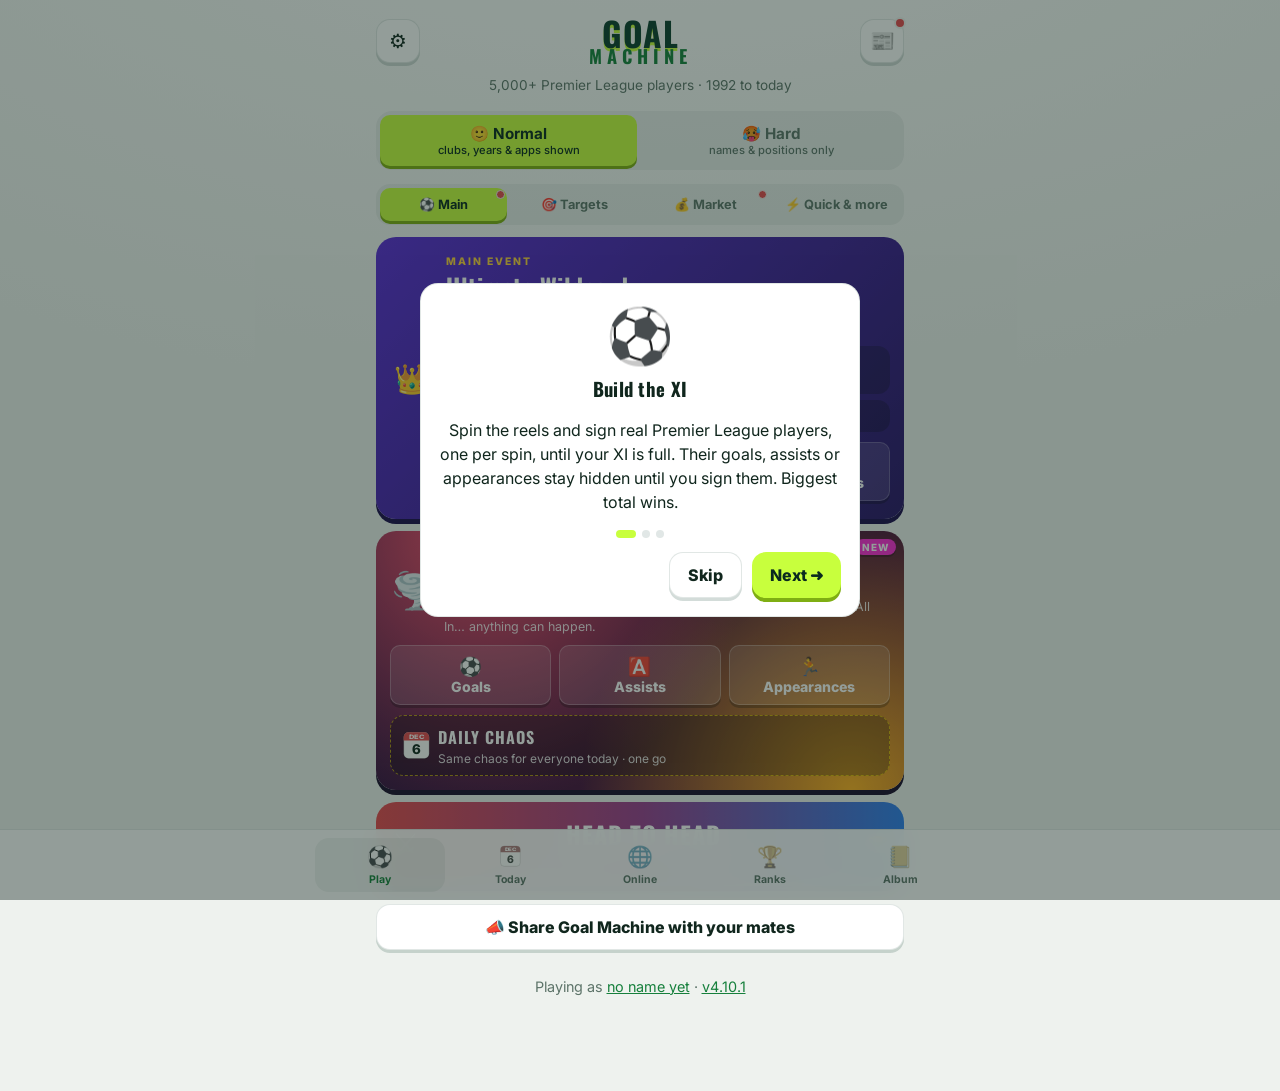
==== goal-machine/index.html @ 478a554f "4.10.1: ask Android players on older builds to update to build 23 (the notification fix) Co-Authored" ====
<!DOCTYPE html>
<html lang="en">
<head>
  <meta charset="utf-8">
  <meta name="viewport" content="width=device-width, initial-scale=1, viewport-fit=cover">
  <title>Goal Machine – Premier League XI game</title>
  <meta name="description" content="Build the biggest-scoring Premier League XI from 2,000+ players. Wildcards, a daily challenge, The Treble, Mystery Target, Club Hopper, club grids and more.">
  <meta name="theme-color" content="#eef2ee">
  <script>
    // apply the saved look before anything paints (see GM.applyTheme)
    (function () {
      var t = 'light';
      try { t = JSON.parse(localStorage.getItem('gm:theme')) || 'light'; } catch (e) { }
      var phone = false;
      try { phone = window.AndroidApp && typeof AndroidApp.nightMode === 'function' ? AndroidApp.nightMode() : window.matchMedia && matchMedia('(prefers-color-scheme: dark)').matches; } catch (e) { }
      var dark = t === 'dark' || t === 'club' || (t === 'auto' && phone);
      if (t === 'club') document.documentElement.className += ' club-theme';
      document.documentElement.setAttribute('data-theme', dark ? 'dark' : 'light');
    })();
  </script>
  <meta property="og:title" content="Goal Machine">
  <meta property="og:description" content="Can you build the biggest-scoring Premier League XI?">
  <link rel="manifest" href="manifest.webmanifest">
  <link rel="icon" href="icons/icon.svg" type="image/svg+xml">
  <link rel="apple-touch-icon" href="icons/icon-192.png">
  <link rel="preconnect" href="https://fonts.googleapis.com">
  <link rel="preconnect" href="https://fonts.gstatic.com" crossorigin>
  <link href="https://fonts.googleapis.com/css2?family=Oswald:wght@500;700&family=Inter:wght@400;600;800&display=swap" rel="stylesheet">
  <link rel="stylesheet" href="style.css?v=27">
</head>
<body>
  <div id="splash" aria-hidden="true">
    <img src="icons/icon.svg" alt="" width="104" height="104">
    <div class="logo">GOAL<span>MACHINE</span></div>
    <div class="splash-bar"><i></i></div>
    <small>by Opportunistic Games</small>
  </div>
  <main id="app"></main>
  <noscript>Goal Machine needs JavaScript.</noscript>
  <script src="data/players.js?v=27"></script>
  <script src="data/photos.js?v=27"></script>
  <script src="data/faces.js?v=27"></script>
  <script src="config.js?v=27"></script>
  <script src="js/core.js?v=27"></script>
  <script src="js/audio.js?v=27"></script>
  <script src="js/daily.js?v=27"></script>
  <script src="js/draft.js?v=27"></script>
  <script src="js/report.js?v=27"></script>
  <script src="js/collection.js?v=27"></script>
  <script src="js/modes.js?v=27"></script>
  <script src="js/h2h.js?v=27"></script>
  <script src="js/online.js?v=27"></script>
  <script src="js/picture.js?v=27"></script>
  <script src="js/market.js?v=27"></script>
  <script src="js/updates.js?v=27"></script>
  <script src="js/app.js?v=27"></script>
</body>
</html>
---- goal-machine/style.css ----
:root {
  /* dark theme (also the fallback) */
  --bg: #07261d; --bg2: #0b3d2e; --panel: #0f4a38; --panel2: #135842; --line: rgba(255,255,255,.12);
  --text: #f2fbf6; --muted: #9dc2b1; --accent: #c8ff3d; --accent2: #ffd23f; --bad: #ff5a5f; --good: #3ddc84;
  --hi: #c8ff3d; --hi2: #ffd23f; --link: #c8ff3d; --input: var(--input); --inset: rgba(0,0,0,.22); --modal: #0b3d2e;
  --bg-grad: #145c44; --edge: rgba(0,0,0,.35); --shadow: 0 10px 30px rgba(0,0,0,.35);
  --logo1: #c8ff3d; --logo2: #ffffff; --logo-shadow: #0a2a1f; --toast-bg: #ffffff; --toast-text: #0a2a1f; --nav: rgba(7,38,29,.92);
  --G: #ffb020; --D: #3aa0ff; --M: #3ddc84; --F: #ff5a8a;
  --r: 18px;
  font-family: Inter, system-ui, -apple-system, Segoe UI, Roboto, sans-serif;
  color-scheme: dark;
}
:root[data-theme="light"] {
  --bg: #eef2ee; --bg2: #ffffff; --panel: #ffffff; --panel2: #f3f7f3; --line: rgba(11,61,46,.12);
  --text: #10261d; --muted: #5d7469; --hi: #16803c; --hi2: #b7791f; --link: #16803c; --input: #ffffff; --inset: rgba(11,61,46,.06); --modal: #ffffff;
  --bg-grad: #ffffff; --edge: rgba(11,61,46,.18); --shadow: 0 10px 30px rgba(11,61,46,.15);
  --logo1: #0b3d2e; --logo2: #16803c; --logo-shadow: #c8ff3d; --toast-bg: #10261d; --toast-text: #ffffff; --nav: rgba(255,255,255,.94);
  color-scheme: light;
}
* { box-sizing: border-box; }
html, body { margin: 0; background: radial-gradient(1200px 600px at 50% -200px, var(--bg-grad), var(--bg)) fixed, var(--bg); color: var(--text); }
body { min-height: 100vh; -webkit-tap-highlight-color: transparent; }
a { color: var(--link); }
#app { max-width: 560px; margin: 0 auto; padding: 12px 16px calc(40px + env(safe-area-inset-bottom)); }
h2, h3, .logo, .counter-num, .result-score, .result-total { font-family: Oswald, Impact, sans-serif; letter-spacing: .5px; }
h3 { margin: .4em 0; }
.muted { color: var(--muted); font-size: .9rem; }
.center { text-align: center; }

/* buttons + inputs */
.btn { appearance: none; border: 0; border-radius: 12px; padding: 12px 18px; font: 700 1rem Inter, sans-serif; background: var(--accent); color: #0a2a1f; cursor: pointer; text-decoration: none; display: inline-flex; align-items: center; justify-content: center; gap: 6px; transition: transform .1s, filter .2s; }
.btn:active { transform: scale(.97); }
.btn:disabled { filter: grayscale(1) brightness(.6); }
.btn.ghost { background: transparent; color: var(--text); border: 1px solid var(--line); }
.btn.small { padding: 7px 12px; font-size: .85rem; }
.btn.big { padding: 16px 22px; font-size: 1.15rem; width: 100%; }
.btn.spin { font-family: Oswald, sans-serif; font-size: 1.6rem; letter-spacing: 2px; background: linear-gradient(180deg, #e6ff8a, var(--accent)); box-shadow: 0 6px 0 #7fae13, 0 10px 30px rgba(200,255,61,.25); }
.btn.spin:active { transform: translateY(4px); box-shadow: 0 2px 0 #7fae13; }
.btn.up { background: var(--good); } .btn.down { background: var(--bad); color: #fff; }
.icon-btn { background: var(--panel); border: 1px solid var(--line); color: var(--text); width: 36px; height: 36px; border-radius: 50%; font-weight: 800; cursor: pointer; }
.input { width: 100%; padding: 12px 14px; border-radius: 12px; border: 1px solid var(--line); background: var(--input); color: var(--text); font: 1rem Inter, sans-serif; }
.input:focus { outline: 2px solid var(--accent); }
.big-input { font-size: 2rem; text-align: center; font-family: Oswald, sans-serif; }
select.input { padding: 10px; }
.row { display: flex; gap: 10px; justify-content: flex-end; margin-top: 14px; }
.actions { margin: 16px 0; display: flex; justify-content: center; gap: 10px; }
.actions.col { flex-direction: column; }
.actions.row2 > * { flex: 1; }

/* top bar */
.topbar { display: grid; grid-template-columns: 40px 1fr 40px; align-items: center; margin-bottom: 8px; }
.topbar h2 { margin: 0; text-align: center; font-size: 1.3rem; }
.back { font-size: 2rem; text-decoration: none; color: var(--text); line-height: 1; }
.banner { background: rgba(255,210,63,.12); border: 1px solid rgba(255,210,63,.4); border-radius: 12px; padding: 10px 12px; margin: 8px 0; text-align: center; }

/* home */
.hero { text-align: center; padding: 24px 0 8px; }
.logo { font-size: 3.2rem; line-height: .9; font-weight: 700; color: var(--logo1); text-shadow: 0 4px 0 var(--logo-shadow); }
.logo span { display: block; color: var(--logo2); text-shadow: none; font-size: 2.1rem; letter-spacing: 6px; }
.hero p { color: var(--muted); margin: 10px 0; }
.section-title { font-size: 1rem; color: var(--muted); text-transform: uppercase; letter-spacing: 1px; margin: 22px 0 8px; font-family: Inter, sans-serif; font-weight: 800; }
.cards { display: grid; gap: 10px; }
section + section { margin-top: 10px; }
.mode-card { display: flex; align-items: center; gap: 12px; padding: 14px; border-radius: var(--r); background: var(--panel); border: 1px solid var(--line); color: var(--text); text-decoration: none; transition: transform .12s, background .2s; }
.mode-card:hover { background: var(--panel2); }
.mode-card:active { transform: scale(.98); }
.mode-card.featured { background: linear-gradient(135deg, #1d7a57, #0f4a38); border-color: rgba(200,255,61,.5); padding: 18px 14px; }
.mode-card.done { opacity: .75; }
.mode-icon { font-size: 1.8rem; width: 44px; text-align: center; }
.mode-text { flex: 1; display: flex; flex-direction: column; }
.mode-text small { color: var(--muted); }
.pb { font: 700 .8rem Oswald, sans-serif; color: var(--hi2); }
footer { margin-top: 24px; }

/* counter */
.counter { background: var(--panel); border-radius: var(--r); padding: 10px 14px; border: 1px solid var(--line); }
.counter-num { display: flex; align-items: baseline; gap: 6px; justify-content: center; }
.counter-num b { font-size: 2.6rem; color: var(--hi); transition: color .3s; }
.counter-num span { color: var(--muted); font-size: 1.2rem; }
.counter.over .counter-num b { color: var(--bad); }
.bar { height: 8px; background: var(--input); border-radius: 4px; overflow: hidden; margin: 4px 0; }
.bar i { display: block; height: 100%; background: linear-gradient(90deg, var(--accent), var(--accent2)); transition: width .6s cubic-bezier(.2,.8,.2,1); }
.counter.over .bar i { background: var(--bad); }
.counter-sub { text-align: center; font-size: .85rem; color: var(--muted); }

/* pitch */
.pitch { position: relative; margin: 10px 0; padding: 10px 4px; border-radius: var(--r); background: repeating-linear-gradient(180deg, #1c7a4a 0 34px, #1a7045 34px 68px); border: 2px solid rgba(255,255,255,.35); overflow: hidden; }
.pitch-lines { position: absolute; inset: 0; pointer-events: none; background:
  radial-gradient(circle at 50% 0, transparent 44px, rgba(255,255,255,.35) 45px, transparent 47px),
  linear-gradient(90deg, transparent calc(50% - 60px), rgba(255,255,255,.3) calc(50% - 60px), rgba(255,255,255,.3) calc(50% - 58px), transparent calc(50% - 58px), transparent calc(50% + 58px), rgba(255,255,255,.3) calc(50% + 58px), rgba(255,255,255,.3) calc(50% + 60px), transparent calc(50% + 60px)) bottom / 100% 44px no-repeat; }
.pitch-row { display: flex; justify-content: space-evenly; margin: 6px 0; position: relative; }
.slot { position: relative; flex: 0 1 76px; min-width: 0; width: 76px; min-height: 66px; display: flex; flex-direction: column; align-items: center; justify-content: center; gap: 2px; border-radius: 12px; font-size: .72rem; text-align: center; }
.slot.empty { border: 2px dashed rgba(255,255,255,.35); background: rgba(0,0,0,.12); }
.slot.filled { background: rgba(0,0,0,.28); }
.slot.fresh { animation: pop .5s; }
.slot-name { font-weight: 700; max-width: 74px; overflow: hidden; text-overflow: ellipsis; white-space: nowrap; }
.slot-goals { background: var(--accent); color: #0a2a1f; font-weight: 800; border-radius: 8px; padding: 0 6px; font-size: .78rem; }
.slot-goals i { font-style: normal; margin-left: 2px; }
.pitch.subbing .slot.filled { cursor: pointer; outline: 2px solid var(--bad); animation: wobble .8s infinite; }
@keyframes pop { 0% { transform: scale(.4); } 70% { transform: scale(1.15); } 100% { transform: scale(1); } }
@keyframes wobble { 0%,100% { transform: rotate(-2deg); } 50% { transform: rotate(2deg); } }

.pos { display: inline-block; font: 800 .68rem Inter, sans-serif; padding: 2px 6px; border-radius: 6px; color: #07261d; }
.pos-G { background: var(--G); } .pos-D { background: var(--D); } .pos-M { background: var(--M); } .pos-F { background: var(--F); }

.avatar { position: relative; display: inline-flex; align-items: center; justify-content: center; width: 34px; height: 34px; border-radius: 50%; background: var(--cb); color: var(--cf); font-weight: 800; font-size: .72rem; overflow: hidden; flex-shrink: 0; border: 2px solid rgba(255,255,255,.6); }
.avatar img { position: absolute; inset: 0; width: 100%; height: 130%; object-fit: cover; object-position: top; background: var(--cb); }
.avatar.lg { width: 64px; height: 64px; font-size: 1.2rem; }
.chip { display: inline-block; background: var(--cb); color: var(--cf); border-radius: 6px; padding: 2px 6px; font: 800 .66rem Inter, sans-serif; letter-spacing: .3px; border: 1px solid rgba(255,255,255,.25); }
.chips { display: flex; flex-wrap: wrap; gap: 3px; justify-content: center; }

/* wildcards */
.inv { display: flex; align-items: center; flex-wrap: wrap; gap: 6px; background: var(--inset); border-radius: 12px; padding: 8px; }
.inv-label { font-weight: 800; font-size: .75rem; text-transform: uppercase; color: var(--muted); margin-right: 4px; }
.wild-btn { display: flex; flex-direction: column; align-items: center; background: linear-gradient(135deg, #6b3cff, #b33cff); color: #fff; border: 0; border-radius: 10px; padding: 6px 10px; font-size: 1.1rem; cursor: pointer; }
.wild-btn small { font-size: .62rem; font-weight: 700; }
.wild-btn.active { outline: 3px solid var(--accent2); }

/* reels */
.reels { display: grid; grid-template-columns: repeat(3, 1fr); gap: 8px; margin-top: 12px; }
.reel { position: relative; min-height: 220px; background: linear-gradient(180deg, #fdfdf7, #e8eee6); color: #10261d; border-radius: 14px; border: 3px solid #0a2a1f; box-shadow: inset 0 0 0 2px rgba(255,255,255,.8), 0 6px 0 #04150f; padding: 10px 6px; display: flex; flex-direction: column; align-items: center; gap: 5px; text-align: center; font: inherit; cursor: pointer; transition: transform .15s, opacity .3s; overflow: hidden; }
.reel.idle { cursor: default; justify-content: center; opacity: .6; }
.reel-q { font: 700 3rem Oswald, sans-serif; color: #9bb; }
.reel.spinning { justify-content: center; }
.reel-spin { font: 700 .9rem Oswald, sans-serif; filter: blur(1px); animation: jiggle .12s infinite; }
@keyframes jiggle { 0% { transform: translateY(-6px); } 100% { transform: translateY(6px); } }
.reel.landed { animation: land .35s; }
@keyframes land { 0% { transform: translateY(-14px); } 60% { transform: translateY(4px); } 100% { transform: none; } }
.reel:not(.idle):not(.spinning):hover { transform: translateY(-3px); }
.reel.selected { border-color: var(--accent); box-shadow: 0 0 0 3px var(--accent), 0 6px 0 #04150f; }
.reel.dim { opacity: .55; }
.reel-name { font: 700 1rem/1.1 Oswald, sans-serif; }
.reel-meta { font-size: .7rem; display: flex; gap: 4px; align-items: center; flex-wrap: wrap; justify-content: center; }
.reel .chips { margin-top: auto; }
.reel-goals { margin-top: 4px; background: #0a2a1f; color: #fff; border-radius: 8px; padding: 4px 8px; width: 100%; display: flex; flex-direction: column; font-size: .75rem; }
.reel-goals b { font: 700 1.3rem Oswald, sans-serif; color: var(--hi); }
.reel-goals.show b { animation: pop .4s; }
.reel-goals small { color: var(--muted); font-size: .65rem; }
.mate { position: absolute; top: 0; left: 0; right: 0; background: var(--accent2); color: #3a2a00; font-size: .6rem; font-weight: 800; padding: 3px 2px; white-space: nowrap; overflow: hidden; text-overflow: ellipsis; }
.mate + .avatar { margin-top: 12px; }
.reel.is-wild { background: linear-gradient(160deg, #6b3cff, #b33cff 60%, #ff3cac); color: #fff; }
.wild-card { display: flex; flex-direction: column; align-items: center; gap: 6px; height: 100%; justify-content: center; }
.wild-icon { font-size: 2.4rem; }
.wild-name { font: 700 1.05rem Oswald, sans-serif; }
.wild-desc { font-size: .7rem; opacity: .9; }
.tag { font-size: .6rem; font-weight: 800; letter-spacing: 2px; background: rgba(0,0,0,.25); padding: 2px 6px; border-radius: 6px; }
.hint { color: var(--muted); text-align: center; }

/* results */
.result { text-align: center; background: var(--panel); border-radius: var(--r); padding: 16px; border: 1px solid var(--line); margin: 10px 0; }
.result-total { font-size: 3.4rem; color: var(--hi); line-height: 1; }
.result-total.bull { color: var(--hi2); text-shadow: 0 0 30px rgba(255,210,63,.6); }
.result-total small, .result-score small { display: block; font: 600 .85rem Inter, sans-serif; color: var(--muted); }
.result-score { font-size: 2.4rem; margin-top: 8px; }
.breakdown { margin: 10px auto; border-collapse: collapse; font-size: .9rem; }
.breakdown td { padding: 3px 10px; text-align: left; } .breakdown td + td { text-align: right; font-weight: 800; color: var(--hi); }
.xi-list { display: grid; gap: 4px; }
.xi-row { display: grid; grid-template-columns: 34px 1fr auto 44px; gap: 8px; align-items: center; background: var(--inset); padding: 6px 8px; border-radius: 10px; }
.xi-row small { color: var(--muted); } .xi-row b { text-align: right; color: var(--hi); }

/* higher or lower etc */
.hl-head { text-align: center; color: var(--muted); margin-bottom: 8px; } .hl-head b { color: var(--text); }
.hl { display: grid; grid-template-columns: 1fr auto 1fr; gap: 6px; align-items: center; }
.vs { font: 700 1.2rem Oswald, sans-serif; color: var(--hi2); }
.hl-card { background: var(--panel); border: 2px solid var(--line); border-radius: var(--r); padding: 12px 8px; text-align: center; display: flex; flex-direction: column; align-items: center; gap: 6px; transition: border-color .3s; }
.hl-card.solo { margin: 10px 0; }
.hl-card.good { border-color: var(--good); } .hl-card.bad { border-color: var(--bad); }
.hl-val b { font: 700 2.4rem Oswald, sans-serif; color: var(--hi); display: block; }
.hl-val small { color: var(--muted); font-size: .75rem; }
.hl-q { text-align: center; margin: 14px 0 0; }
.clues { display: grid; gap: 8px; }
.clue { background: var(--panel); border-radius: 12px; padding: 10px 12px; animation: pop .35s; border: 1px solid var(--line); }
.clue > b { display: block; font-size: .72rem; text-transform: uppercase; letter-spacing: 1px; color: var(--muted); margin-bottom: 4px; }
.path { display: flex; flex-wrap: wrap; align-items: center; gap: 4px; margin: 4px 0; }
.path .chip { font-size: .78rem; padding: 4px 8px; }
.arrow { color: var(--muted); }
.wrong { display: flex; flex-wrap: wrap; gap: 6px; margin: 8px 0; } .wrong span { color: var(--bad); font-size: .85rem; }
.guess-box { position: relative; margin-top: 12px; }
.ac { position: absolute; left: 0; right: 0; top: 100%; z-index: 20; background: var(--modal); border: 1px solid var(--line); border-radius: 12px; overflow: hidden; margin-top: 4px; box-shadow: 0 10px 30px rgba(0,0,0,.4); }
.ac-item { display: flex; justify-content: space-between; width: 100%; padding: 10px 12px; background: none; border: 0; color: var(--text); text-align: left; font: inherit; cursor: pointer; gap: 8px; }
.ac-item small { color: var(--muted); white-space: nowrap; }
.ac-item.active, .ac-item:hover { background: var(--panel2); }
.big-emoji { font-size: 1.8rem; letter-spacing: 2px; margin: 20px 0; }
.tally-form { display: grid; gap: 10px; text-align: center; }

/* grid */
.grid { display: grid; grid-template-columns: 70px repeat(3, 1fr); gap: 6px; }
.gh { display: flex; flex-direction: column; align-items: center; justify-content: center; text-align: center; gap: 2px; font-size: .62rem; color: var(--muted); padding: 4px 0; }
.gh .chip { font-size: .85rem; padding: 4px 8px; }
.gh.alt span { font-size: 1.4rem; }
.cell { aspect-ratio: 1; border-radius: 12px; background: var(--panel); border: 1px solid var(--line); color: var(--muted); font-size: 1.6rem; cursor: pointer; display: flex; flex-direction: column; align-items: center; justify-content: center; gap: 2px; padding: 4px; position: relative; text-align: center; }
.cell small { font-size: .62rem; line-height: 1.1; color: var(--text); }
.cell.done { background: linear-gradient(160deg, #1d7a57, #0f4a38); border-color: var(--good); }
.cell i { position: absolute; top: 3px; right: 5px; font-size: .6rem; font-style: normal; color: var(--hi); font-weight: 800; }

/* leaderboard, index */
.tabs { display: flex; gap: 6px; overflow-x: auto; padding-bottom: 6px; scrollbar-width: none; }
.tab { flex-shrink: 0; padding: 7px 12px; border-radius: 999px; background: var(--panel); color: var(--text); text-decoration: none; font-size: .82rem; border: 1px solid var(--line); }
.tab.active { background: var(--accent); color: #0a2a1f; font-weight: 800; }
.lb { display: grid; gap: 4px; }
.lb-row { display: grid; grid-template-columns: 36px 1fr auto; padding: 9px 12px; background: var(--panel); border-radius: 10px; }
.lb-row.me { outline: 2px solid var(--accent); }
.lb-row b { color: var(--hi); }
.filters { display: grid; grid-template-columns: 1fr; gap: 6px; margin-bottom: 8px; }
@media (min-width: 480px) { .filters { grid-template-columns: 2fr 1.4fr 1fr; } }
.plist { display: grid; gap: 4px; }
.prow { display: grid; grid-template-columns: 34px 1fr 44px 44px; gap: 8px; align-items: center; background: var(--panel); border-radius: 10px; padding: 8px; }
.prow small { display: block; color: var(--muted); font-size: .75rem; }
.prow .chips { justify-content: flex-start; margin-top: 3px; }
.num { text-align: center; font: 700 1.1rem Oswald, sans-serif; } .num small { font: 600 .6rem Inter, sans-serif; }
.prose { line-height: 1.55; }

/* modal + toast */
.modal-wrap { position: fixed; inset: 0; background: rgba(0,0,0,.6); display: flex; align-items: center; justify-content: center; z-index: 50; padding: 16px; animation: fade .2s; }
.modal { background: var(--modal); border: 1px solid var(--line); border-radius: 18px; padding: 18px; width: 100%; max-width: 440px; max-height: 88vh; overflow: auto; animation: pop .25s; }
.modal ul { padding-left: 18px; } .modal li { margin: 4px 0; }
.modal .center { display: flex; flex-direction: column; align-items: center; }
@keyframes fade { from { opacity: 0; } }
.toast { position: fixed; left: 50%; bottom: calc(24px + env(safe-area-inset-bottom)); transform: translate(-50%, 30px); background: var(--toast-bg); color: var(--toast-text); font-weight: 700; padding: 10px 16px; border-radius: 12px; opacity: 0; transition: .25s; z-index: 60; max-width: 90vw; text-align: center; box-shadow: 0 8px 30px rgba(0,0,0,.4); }
.toast.show { opacity: 1; transform: translate(-50%, 0); }

@media (max-width: 380px) {
  .slot { width: 66px; } .slot-name { max-width: 64px; }
  .reel { min-height: 200px; } .reel-name { font-size: .88rem; }
}

/* v2: formations, positions, wildcards */
.pitch-row { gap: 4px; }
.slot.empty.moved { border-color: var(--accent2); }
.slot-pos { position: absolute; top: 2px; left: 3px; font-size: .55rem; font-weight: 800; color: rgba(255,255,255,.7); }
.slot-pos.oop { background: var(--accent2); color: #3a2a00; border-radius: 4px; padding: 0 3px; }
.shape { position: absolute; right: 8px; bottom: 6px; font: 700 .8rem Oswald, sans-serif; color: rgba(255,255,255,.55); }
.reel-meta .pos + .pos { margin-left: -2px; }
.pos-choice { display: grid; gap: 8px; margin-top: 10px; }
.pos-choice .btn { justify-content: flex-start; background: var(--panel2); color: var(--text); }
.special-banner { text-align: center; margin-top: 12px; font: 700 1.1rem Oswald, sans-serif; color: var(--hi2); letter-spacing: 1px; }
.warn { color: var(--hi2); font-weight: 800; }
.wc-list li { font-size: .9rem; }
.pitch-row.crowded .slot-name { font-size: .6rem; }
.pitch-row.crowded .avatar { width: 28px; height: 28px; }

/* hard mode toggle + slot targeting */
.hard-toggle { display: grid; grid-template-columns: 1fr 1fr; gap: 6px; background: var(--inset); padding: 4px; border-radius: 14px; margin: 6px 0 14px; }
.hard-toggle > * { border: 0; background: transparent; color: var(--muted); padding: 9px 6px; border-radius: 10px; font: 700 .95rem Inter, sans-serif; cursor: pointer; text-align: center; text-decoration: none; display: flex; flex-direction: column; align-items: center; }
.hard-toggle > * small { font-weight: 500; font-size: .7rem; }
.hard-toggle > .on { background: var(--accent); color: #0a2a1f; }
.hard-toggle.small > * { padding: 6px; font-size: .85rem; }
.pitch.placing .slot.empty:not(.target), .pitch.placing .slot.filled { opacity: .35; }
.slot.target { border: 2px solid var(--accent) !important; background: rgba(200,255,61,.25); cursor: pointer; animation: glow 1s ease-in-out infinite alternate; }
@keyframes glow { from { box-shadow: 0 0 0 0 rgba(200,255,61,.0); } to { box-shadow: 0 0 14px 3px rgba(200,255,61,.6); } }
.reel.hard { min-height: 170px; justify-content: center; }
.reel.hard .reel-goals { margin-top: auto; }

.mode-card.featured.ultimate { background: linear-gradient(135deg, #5b2bd6, #2a1466); border-color: rgba(255,210,63,.6); }
.mode-card.featured.ultimate .pb { color: #ffd23f; font-size: .95rem; }
.counter.max .counter-num span { font-size: 1rem; }

/* v4: stat picker, full-time report, club hopper */
.big-card { flex-wrap: wrap; }
.stat-pick { display: flex; flex-wrap: wrap; gap: 6px; margin-top: 10px; }
.stat-btn { flex: 1 1 90px; display: flex; flex-direction: column; align-items: center; padding: 9px 6px; border-radius: 10px; background: rgba(255,255,255,.12); color: var(--text); text-decoration: none; font-weight: 800; font-size: .88rem; border: 1px solid rgba(255,255,255,.2); text-align: center; }
.stat-btn:hover { background: rgba(255,255,255,.2); }
.stat-btn .sb-ico { font-style: normal; font-size: 1.15rem; line-height: 1.2; }
.stat-btn small { color: var(--hi2); font-weight: 700; font-size: .7rem; }
.mode-card .mode-text small { display: block; }
.report { background: var(--panel); border: 1px solid var(--line); border-radius: var(--r); padding: 14px; margin: 10px 0; display: grid; gap: 8px; }
.tier { display: flex; align-items: center; gap: 12px; }
.tier-icon { font-size: 2.4rem; }
.tier small { display: block; color: var(--muted); font-size: .75rem; text-transform: uppercase; letter-spacing: 1px; }
.tier b { font: 700 1.5rem Oswald, sans-serif; color: var(--hi2); }
.verdict { padding: 8px 10px; border-radius: 10px; font-size: .92rem; }
.verdict.good { background: rgba(61,220,132,.12); border: 1px solid rgba(61,220,132,.35); }
.verdict.bad { background: rgba(255,90,95,.1); border: 1px solid rgba(255,90,95,.35); }
.team-badges { display: flex; flex-wrap: wrap; gap: 6px; }
.team-badges span { background: var(--inset); border-radius: 999px; padding: 4px 10px; font-size: .8rem; font-weight: 700; }
.report .xi-row { grid-template-columns: 34px 1fr auto; }
.xi-name { display: flex; flex-wrap: wrap; align-items: center; gap: 4px; }
.badges { display: inline-flex; gap: 2px; }
.badge { font-size: .9rem; cursor: help; }
.badge sub { font-size: .6rem; font-weight: 800; color: var(--hi2); }
.oop-note { color: var(--hi2); }
.report b small { font-size: .7rem; color: var(--muted); margin-left: 2px; }
.chem, .legend { font-size: .85rem; }
.chem summary, .legend summary { cursor: pointer; font-weight: 700; color: var(--muted); padding: 4px 0; }
.chem div, .legend div { padding: 2px 0; }
.hop-head { display: flex; justify-content: space-between; align-items: center; color: var(--muted); }
.hop-head b { color: var(--text); }
.timer { font: 700 1.8rem Oswald, sans-serif; color: var(--hi); }
.timer.warn { color: var(--bad); }
.hop-club { text-align: center; margin: 16px 0 6px; }
.hop-club .chip { font-size: 1.4rem; padding: 10px 18px; border-radius: 12px; }
.hop-choices { display: grid; gap: 8px; }
.hop-choices .btn { background: var(--panel2); color: var(--text); justify-content: flex-start; }
.hop-chain { margin-top: 14px; display: grid; gap: 4px; font-size: .85rem; }
.hop-chain div { background: var(--inset); padding: 6px 8px; border-radius: 8px; }

/* album */
.collected { display: block; text-align: center; background: linear-gradient(135deg, #5b2bd6, #2a1466); color: #fff; text-decoration: none; border-radius: 12px; padding: 10px; margin: 10px 0; font-size: .9rem; border: 1px solid rgba(255,210,63,.5); }
.collected b { color: var(--hi2); }
.album-card { border-color: rgba(255,210,63,.5); }
.album-head { display: grid; grid-template-columns: 1fr 1fr; text-align: center; gap: 8px; margin: 6px 0; }
.album-head b { display: block; font: 700 2.4rem Oswald, sans-serif; color: var(--hi); }
.album-head small { color: var(--muted); }
.ach-grid { display: grid; grid-template-columns: repeat(auto-fill, minmax(150px, 1fr)); gap: 8px; }
.ach { background: var(--panel); border: 1px solid var(--line); border-radius: 12px; padding: 10px; display: flex; flex-direction: column; gap: 2px; opacity: .55; }
.ach.got { opacity: 1; border-color: rgba(255,210,63,.6); background: linear-gradient(160deg, #1d7a57, #0f4a38); }
.ach-icon { font-size: 1.6rem; }
.ach b { font-size: .9rem; } .ach small { color: var(--muted); font-size: .72rem; }
.sets { display: grid; gap: 6px; }
.set { background: var(--panel); border-radius: 12px; padding: 8px 10px; }
.set summary { display: grid; grid-template-columns: 1fr auto; gap: 4px 8px; cursor: pointer; font-weight: 700; }
.set summary .bar { grid-column: 1 / -1; margin: 0; }
.set-list { display: flex; flex-wrap: wrap; gap: 4px 10px; margin-top: 8px; font-size: .8rem; color: var(--muted); }
.set-list .have { color: var(--text); font-weight: 700; }
.club-set { display: grid; grid-template-columns: 44px 1fr auto; gap: 4px 8px; align-items: center; background: var(--panel); border-radius: 10px; padding: 6px 10px; font-size: .85rem; }
.club-set .bar { grid-column: 1 / -1; margin: 0; }
.hard-toggle.three { grid-template-columns: repeat(3, 1fr); }
.clubs-block { margin-top: 10px; }
.clubs-block .sets { margin-top: 8px; }

.install-bar { display: inline-flex; align-items: center; gap: 6px; }
.install-bar[hidden] { display: none; }
.install-x { background: none; border: 0; color: var(--muted); font-size: 1rem; cursor: pointer; padding: 4px 6px; }

/* v8: The Treble + Mystery Target */
.counter.treble { display: grid; gap: 6px; }
.trow { display: grid; gap: 2px; font-size: .9rem; }
.trow b { color: var(--hi); font: 700 1.2rem Oswald, sans-serif; }
.trow .bar { margin: 0; }
.trow .bar i.over { background: var(--bad); }
.treble-num { flex-direction: row !important; justify-content: space-around; gap: 2px; }
.treble-num span { display: flex; flex-direction: column; align-items: center; font-size: .7rem; }
.treble-num b { font-size: 1rem !important; }
.thermo { height: 12px; border-radius: 6px; margin: 6px 0; background: linear-gradient(90deg, #6cc3ff, #ffd23f 60%, #ff7a00 80%, var(--bad)); position: relative; overflow: hidden; }
.thermo i { display: block; height: 100%; background: transparent !important; border-right: 3px solid #fff; box-shadow: 0 0 10px #fff; transition: width .6s; }
.counter.mystery .counter-sub b { color: var(--hi2); }
.mystery-intro { text-align: center; padding: 30px 10px; display: grid; gap: 14px; }
.mystery-roll { font: 700 2.6rem Oswald, sans-serif; color: var(--hi); }
.mystery-roll.landed { animation: pop .5s; color: var(--hi2); }
.mystery-reveal { background: rgba(255,210,63,.12); border: 1px solid rgba(255,210,63,.4); border-radius: 12px; padding: 10px; margin-bottom: 10px; font-size: 1.1rem; animation: pop .6s; }
.mystery-reveal b { color: var(--hi2); font: 700 1.6rem Oswald, sans-serif; }

/* ================================================================ v13: new look */
:root { --p1: #e5484d; --p1-edge: #a32a2f; --p2: #2f80ed; --p2-edge: #1b56a8; --btn-edge: #7fae13; }
body.has-tabs #app { padding-bottom: calc(96px + env(safe-area-inset-bottom)); }
h2, h3 { letter-spacing: .3px; }

/* chunky buttons: a solid edge underneath that squashes when pressed */
.btn { border-radius: 14px; box-shadow: 0 4px 0 var(--btn-edge); font-weight: 800; }
.btn:active { transform: translateY(3px); box-shadow: 0 1px 0 var(--btn-edge); }
.btn.ghost { background: var(--panel); border: 1px solid var(--line); box-shadow: 0 3px 0 var(--edge); }
.btn.ghost:active { box-shadow: 0 1px 0 var(--edge); }
.btn.up { box-shadow: 0 4px 0 #1f8a4f; } .btn.down { box-shadow: 0 4px 0 #b33338; }
.btn.small { border-radius: 11px; box-shadow: 0 3px 0 var(--btn-edge); }
.icon-btn { display: inline-flex; align-items: center; justify-content: center; position: relative; width: 44px; height: 44px; border-radius: 14px; font-size: 1.25rem; text-decoration: none; background: var(--panel); border: 1px solid var(--line); box-shadow: 0 3px 0 var(--edge); }
.icon-btn:active { transform: translateY(2px); box-shadow: 0 1px 0 var(--edge); }
.new-dot { position: absolute; top: -3px; right: -3px; width: 12px; height: 12px; border-radius: 50%; background: var(--p1); border: 2px solid var(--bg); }
.new-dot.inline { position: static; display: inline-block; vertical-align: middle; margin-left: 4px; }
.input { background: var(--input); }
.mode-card, .counter, .result, .report, .hl-card, .clue, .lb-row, .prow, .set, .club-set, .ach, .cell { box-shadow: 0 3px 0 var(--edge); }
.mode-card { border-radius: 20px; }

/* app bar + logo */
.appbar { display: grid; grid-template-columns: 44px 1fr 44px; align-items: center; gap: 8px; padding-top: 6px; }
.logo.small { font-size: 2.1rem; text-align: center; text-shadow: 0 3px 0 var(--logo-shadow); }
.logo.small span { font-size: 1.15rem; letter-spacing: 5px; }
.hero { padding: 6px 0 4px; }
.hero p { font-size: .85rem; margin: 6px 0 8px; }
.hard-toggle { background: var(--inset); border-radius: 16px; }
.hard-toggle > .on { box-shadow: 0 3px 0 var(--btn-edge); }

/* section headings: a lime tab, not a ribbon */
.section-title { display: flex; align-items: center; gap: 8px; color: var(--text); font: 700 1.05rem Oswald, sans-serif; letter-spacing: 1px; margin: 22px 0 10px; }
.section-title::before { content: ''; width: 5px; height: 18px; border-radius: 3px; background: var(--hi); }

/* the featured Ultimate card */
.mode-card.featured, .mode-card.featured.ultimate { color: #fff; box-shadow: 0 5px 0 #1c0b4d; border: 0; }
.mode-card.featured .mode-text small { color: rgba(255,255,255,.8); }
.mode-card.featured b { font: 700 1.5rem Oswald, sans-serif; letter-spacing: .5px; }
.kicker { font: 800 .65rem Inter, sans-serif; letter-spacing: 2px; text-transform: uppercase; color: var(--accent2); }
.stat-btn { color: #fff; box-shadow: 0 3px 0 rgba(0,0,0,.25); }
.stat-btn:active { transform: translateY(2px); box-shadow: 0 1px 0 rgba(0,0,0,.25); }

/* game tiles */
.tiles { display: grid; grid-template-columns: 1fr 1fr; gap: 12px; }
.tiles + .tiles, .tile.wide + .tiles { margin-top: 12px; }
.tile { --c1: #1d7a57; --c2: #0f4a38; --c3: #0a3326; position: relative; overflow: hidden; display: flex; flex-direction: column; justify-content: flex-end; gap: 3px; min-height: 132px; padding: 14px; border-radius: 20px; color: #fff; text-decoration: none;
  background: repeating-linear-gradient(135deg, rgba(255,255,255,.05) 0 12px, transparent 12px 24px), linear-gradient(160deg, var(--c1), var(--c2)); box-shadow: 0 5px 0 var(--c3); transition: transform .1s, box-shadow .1s; }
.tile:active { transform: translateY(4px); box-shadow: 0 1px 0 var(--c3); }
.tile.wide { grid-column: 1 / -1; min-height: 112px; }
.tile-icon { position: absolute; top: 8px; right: 10px; font-size: 2.8rem; transform: rotate(-8deg); filter: drop-shadow(0 4px 6px rgba(0,0,0,.3)); }
.tile b { font: 700 1.3rem/1.05 Oswald, sans-serif; text-transform: uppercase; letter-spacing: .5px; text-shadow: 0 2px 0 rgba(0,0,0,.25); max-width: 85%; }
.tile small { font-size: .74rem; opacity: .88; line-height: 1.25; }
.tile-pb { position: absolute; top: 12px; left: 12px; font: 700 .72rem Oswald, sans-serif; background: rgba(0,0,0,.28); padding: 3px 8px; border-radius: 999px; letter-spacing: .5px; }
.tile.done { filter: saturate(.55); }
.tile.done::after { content: '✓'; position: absolute; top: 10px; left: 12px; width: 26px; height: 26px; border-radius: 50%; background: #fff; color: #16803c; font-weight: 900; display: flex; align-items: center; justify-content: center; }
.tile .stat-pick { margin-top: 8px; }
.tile .stat-btn { background: rgba(255,255,255,.16); border-color: rgba(255,255,255,.25); }
.tile .stat-btn small { color: #ffe27a; }
.target-tile { min-height: 0; padding-top: 16px; }
.album-tile .bar { background: rgba(0,0,0,.25); margin-top: 6px; }
.t-green { --c1: #22a06b; --c2: #11694a; --c3: #0b4a33; }
.t-blue { --c1: #3a86ff; --c2: #1d4fb8; --c3: #143a88; }
.t-navy { --c1: #34507a; --c2: #1d2f4f; --c3: #121f36; }
.t-red { --c1: #ef5b5b; --c2: #b8323a; --c3: #85222a; }
.t-gold { --c1: #f2b134; --c2: #c07a0d; --c3: #8a5606; }
.t-magenta { --c1: #d9468f; --c2: #8e2461; --c3: #651744; }
.t-teal { --c1: #17a2a2; --c2: #0c6b73; --c3: #084c52; }
.t-orange { --c1: #ff8a3d; --c2: #d4541a; --c3: #9c3a0e; }
.t-indigo { --c1: #6c63ff; --c2: #3a2fb8; --c3: #281f86; }
.t-amber { --c1: #e0a526; --c2: #a8660b; --c3: #784805; }
.t-purple { --c1: #7b3fe4; --c2: #3d1d8f; --c3: #2a1266; }

/* Head to Head banner on the home screen */
.h2h-banner { display: grid; grid-template-columns: auto 1fr auto; align-items: center; gap: 10px; margin-top: 14px; padding: 14px 16px; border-radius: 20px; text-decoration: none; color: #fff; text-align: center;
  background: linear-gradient(90deg, var(--p1), #9b3d8f 50%, var(--p2)); box-shadow: 0 5px 0 #3b1f5c; }
.h2h-banner:active { transform: translateY(4px); box-shadow: 0 1px 0 #3b1f5c; }
.h2h-banner > span:first-child, .h2h-banner > span:last-child { font-size: 1.9rem; filter: drop-shadow(0 3px 4px rgba(0,0,0,.3)); }
.h2h-banner b { display: block; font: 700 1.5rem Oswald, sans-serif; text-transform: uppercase; letter-spacing: 1px; text-shadow: 0 2px 0 rgba(0,0,0,.25); }
.h2h-banner small { opacity: .9; font-size: .78rem; }

/* bottom tab bar */
.tabbar { position: fixed; left: 0; right: 0; bottom: 0; z-index: 40; display: flex; justify-content: center; gap: 4px; padding: 8px 10px calc(8px + env(safe-area-inset-bottom)); background: var(--nav); border-top: 1px solid var(--line); backdrop-filter: blur(12px); -webkit-backdrop-filter: blur(12px); }
.tabbar[hidden] { display: none; }
.tabbar a { flex: 1; max-width: 130px; display: flex; flex-direction: column; align-items: center; gap: 2px; padding: 6px 4px; border-radius: 14px; color: var(--muted); text-decoration: none; font: 700 .7rem Inter, sans-serif; }
.tabbar a span { font-size: 1.3rem; filter: grayscale(.6); opacity: .8; }
.tabbar a.on { color: var(--hi); background: var(--inset); }
.tabbar a.on span { filter: none; opacity: 1; }

/* loading screen */
#splash { position: fixed; inset: 0; z-index: 100; display: flex; flex-direction: column; align-items: center; justify-content: center; gap: 14px; background: var(--bg); transition: opacity .4s, visibility .4s; }
#splash img { border-radius: 24px; box-shadow: 0 8px 0 var(--edge); animation: pop .6s; }
#splash .logo { font-size: 2.6rem; text-align: center; }
#splash .logo span { font-size: 1.4rem; letter-spacing: 6px; }
#splash small { color: var(--muted); font-size: .8rem; letter-spacing: 1px; }
.splash-bar { width: min(260px, 60vw); height: 14px; border-radius: 999px; background: var(--inset); overflow: hidden; box-shadow: inset 0 0 0 1px var(--line); }
.splash-bar i { display: block; height: 100%; width: 8%; border-radius: 999px; background: linear-gradient(90deg, var(--accent), #8fe000); animation: load 2.4s cubic-bezier(.1,.7,.3,1) forwards; }
@keyframes load { to { width: 92%; } }
#splash.gone { opacity: 0; visibility: hidden; }
#splash.gone .splash-bar i { width: 100%; animation: none; }

/* segmented controls + settings */
.seg { display: flex; gap: 4px; padding: 4px; border-radius: 14px; background: var(--inset); }
.seg button { flex: 1; border: 0; background: transparent; color: var(--muted); padding: 10px 6px; border-radius: 10px; font: 700 .9rem Inter, sans-serif; cursor: pointer; }
.seg button.on { background: var(--accent); color: #0a2a1f; box-shadow: 0 3px 0 var(--btn-edge); }
.settings { display: grid; gap: 10px; margin: 10px 0; }
.setting { display: grid; gap: 6px; background: var(--panel); border: 1px solid var(--line); border-radius: 18px; padding: 14px; box-shadow: 0 3px 0 var(--edge); }
.setting small { color: var(--muted); font-size: .8rem; }
.setting .btn { justify-self: start; }
.settings.links { gap: 0; background: var(--panel); border: 1px solid var(--line); border-radius: 18px; overflow: hidden; box-shadow: 0 3px 0 var(--edge); }
.settings.links a { display: flex; align-items: center; gap: 6px; padding: 14px; color: var(--text); text-decoration: none; font-weight: 700; }
.settings.links a + a { border-top: 1px solid var(--line); }
.settings.links a span { margin-left: auto; color: var(--muted); font-size: 1.3rem; }

/* updates */
.version-strip { display: grid; grid-template-columns: 1fr 1fr; gap: 10px; margin: 8px 0 12px; }
.version-strip > div { background: var(--panel); border: 1px solid var(--line); border-radius: 18px; padding: 12px; text-align: center; box-shadow: 0 3px 0 var(--edge); }
.version-strip small { display: block; color: var(--muted); font-size: .72rem; text-transform: uppercase; letter-spacing: 1px; }
.version-strip b { font: 700 1.6rem Oswald, sans-serif; color: var(--hi); }
.releases { display: grid; gap: 10px; margin-top: 12px; }
.release { background: var(--panel); border: 1px solid var(--line); border-radius: 18px; padding: 14px; box-shadow: 0 3px 0 var(--edge); }
.release.current { border: 2px solid var(--accent); }
.release header { display: grid; grid-template-columns: auto 1fr; gap: 2px 10px; align-items: center; }
.release header small { grid-column: 2; color: var(--muted); font-size: .75rem; }
.release header b { font: 700 1.15rem Oswald, sans-serif; }
.ver { grid-row: span 2; font: 700 1rem Oswald, sans-serif; background: var(--accent); color: #0a2a1f; border-radius: 10px; padding: 6px 9px; box-shadow: 0 3px 0 var(--btn-edge); }
.release ul { margin: 10px 0 0; padding-left: 4px; list-style: none; display: grid; gap: 5px; font-size: .9rem; }
.release ul.short { font-size: .82rem; color: var(--muted); }
.whats-new ul { list-style: none; padding: 0; display: grid; gap: 6px; }
.wn-kicker { font: 800 .7rem Inter, sans-serif; letter-spacing: 2px; text-transform: uppercase; color: var(--hi); }
.whats-new h3 { font-size: 1.6rem; margin: 4px 0 8px; }

/* Head to Head */
.pname.p1, b.p1 { color: var(--p1); } .pname.p2, b.p2 { color: var(--p2); }
.h2h-hero { text-align: center; padding: 8px 6px; }
.h2h-trophy { font-size: 4rem; animation: pop .6s; filter: drop-shadow(0 6px 8px rgba(0,0,0,.25)); }
.h2h-hero h3 { font-size: 1.6rem; margin: 4px 0; }
.h2h-hero p { color: var(--muted); margin: 0; }
.h2h-setup { display: grid; gap: 10px; margin: 14px 0; }
.h2h-name { display: grid; grid-template-columns: 52px 1fr; align-items: center; gap: 8px; padding: 8px; border-radius: 18px; color: #fff; }
.h2h-name.p1 { background: var(--p1); box-shadow: 0 4px 0 var(--p1-edge); } .h2h-name.p2 { background: var(--p2); box-shadow: 0 4px 0 var(--p2-edge); }
.h2h-name span { font-size: 2rem; text-align: center; }
.h2h-name .input { border: 0; font-weight: 800; background: rgba(255,255,255,.95); color: #10261d; }
.h2h-vs, .h2h-mid span { text-align: center; font: 700 1.4rem Oswald, sans-serif; color: var(--hi2); }
.h2h-board { display: grid; grid-template-columns: 1fr auto 1fr; gap: 8px; align-items: stretch; margin: 6px 0 10px; }
.h2h-team { display: flex; flex-direction: column; align-items: center; padding: 12px 6px; border-radius: 20px; color: #fff; min-width: 0; }
.h2h-team.p1 { background: var(--p1); box-shadow: 0 5px 0 var(--p1-edge); } .h2h-team.p2 { background: var(--p2); box-shadow: 0 5px 0 var(--p2-edge); }
.h2h-team b { max-width: 100%; overflow: hidden; text-overflow: ellipsis; white-space: nowrap; }
.h2h-team strong { font: 700 3.2rem/1 Oswald, sans-serif; text-shadow: 0 3px 0 rgba(0,0,0,.2); }
.h2h-shirt { font-size: 1.6rem; }
.h2h-mid { display: flex; flex-direction: column; justify-content: center; align-items: center; gap: 2px; }
.h2h-mid small { color: var(--muted); font-size: .68rem; white-space: nowrap; }
.h2h-dots { display: flex; align-items: center; justify-content: center; gap: 8px; padding: 10px 14px; border-radius: 999px; background: var(--inset); margin-bottom: 12px; }
.dot { width: 22px; height: 22px; border-radius: 50%; background: var(--panel); border: 3px solid var(--text); opacity: .9; }
.dot.p1 { background: var(--p1); border-color: var(--p1-edge); } .dot.p2 { background: var(--p2); border-color: var(--p2-edge); }
.dot.draw { background: repeating-linear-gradient(135deg, var(--p1) 0 5px, var(--p2) 5px 10px); border-color: var(--muted); }
.dot.live { border-color: var(--accent); animation: glow 1s ease-in-out infinite alternate; }
.h2h-cup { font-size: 1.6rem; }
.h2h-next { background: var(--panel); border: 1px solid var(--line); border-radius: 20px; padding: 16px; text-align: center; box-shadow: 0 3px 0 var(--edge); }
.h2h-round { font: 800 .7rem Inter, sans-serif; letter-spacing: 2px; text-transform: uppercase; color: var(--muted); }
.h2h-game { display: flex; align-items: center; justify-content: center; gap: 10px; margin: 6px 0; }
.h2h-game span { font-size: 2.4rem; } .h2h-game b { font: 700 1.7rem Oswald, sans-serif; }
.h2h-next p { margin: 6px 0 12px; }
.h2h-go.p1 { background: var(--p1); color: #fff; box-shadow: 0 5px 0 var(--p1-edge); }
.h2h-go.p2 { background: var(--p2); color: #fff; box-shadow: 0 5px 0 var(--p2-edge); }
.h2h-log { display: grid; gap: 4px; margin: 12px 0; }
.h2h-log div { display: flex; justify-content: space-between; background: var(--inset); padding: 8px 12px; border-radius: 12px; font-size: .9rem; }
.pass { position: fixed; inset: 0; z-index: 30; overflow: auto; padding: 40px 24px calc(40px + env(safe-area-inset-bottom)); display: flex; flex-direction: column; align-items: center; justify-content: center; text-align: center; gap: 8px; color: #fff; }
.pass.p1 { background: radial-gradient(circle at 50% 30%, #f06a6e, var(--p1) 45%, var(--p1-edge)); }
.pass.p2 { background: radial-gradient(circle at 50% 30%, #5b9cf2, var(--p2) 45%, var(--p2-edge)); }
.pass small { font-weight: 800; letter-spacing: 1px; text-transform: uppercase; opacity: .9; }
.pass-shirt { font-size: 5rem; animation: pop .6s; filter: drop-shadow(0 8px 10px rgba(0,0,0,.3)); }
.pass h2 { font-size: 2.2rem; margin: 0; }
.pass p { margin: 0; font-size: 1.05rem; } .pass p b { font: 700 1.6rem Oswald, sans-serif; }
.pass .pass-rule { opacity: .85; font-size: .9rem; max-width: 320px; margin-bottom: 14px; }
.pass .btn { max-width: 320px; background: #fff; color: #10261d; box-shadow: 0 5px 0 rgba(0,0,0,.25); }
.pass-back { color: #fff; opacity: .8; font-size: .85rem; margin-top: 8px; }
.round-result small { color: var(--muted); font-weight: 700; text-transform: uppercase; letter-spacing: 1px; font-size: .7rem; }
.rr-score { display: flex; align-items: center; justify-content: center; gap: 14px; font: 700 3.4rem Oswald, sans-serif; }
.rr-names { display: flex; justify-content: center; gap: 40px; color: var(--muted); font-size: .85rem; margin-top: -6px; }
.champ { position: relative; overflow: hidden; text-align: center; color: #fff; border-radius: 24px; padding: 26px 16px 20px; margin: 6px 0 14px; }
.champ.p1 { background: linear-gradient(160deg, #f06a6e, var(--p1-edge)); box-shadow: 0 6px 0 #6e1b1f; }
.champ.p2 { background: linear-gradient(160deg, #5b9cf2, var(--p2-edge)); box-shadow: 0 6px 0 #0f3470; }
.champ-cup { font-size: 5rem; animation: lift 1.6s ease-in-out infinite alternate; filter: drop-shadow(0 10px 12px rgba(0,0,0,.35)); }
@keyframes lift { from { transform: translateY(4px) rotate(-4deg); } to { transform: translateY(-8px) rotate(4deg); } }
.champ small { font-weight: 800; letter-spacing: 3px; text-transform: uppercase; }
.champ h2 { font-size: 2.6rem; margin: 2px 0; }
.champ-score { font: 700 1.6rem Oswald, sans-serif; opacity: .9; }
.confetti i { position: absolute; top: -10px; width: 8px; height: 14px; border-radius: 2px; opacity: .9; animation: fall 3s linear infinite; }
.confetti i:nth-child(3n) { background: #c8ff3d; } .confetti i:nth-child(3n+1) { background: #ffd23f; } .confetti i:nth-child(3n+2) { background: #fff; }
.confetti i:nth-child(1) { left: 5%; animation-delay: -.2s; } .confetti i:nth-child(2) { left: 11%; animation-delay: -1.4s; } .confetti i:nth-child(3) { left: 17%; animation-delay: -2.1s; }
.confetti i:nth-child(4) { left: 23%; animation-delay: -.7s; } .confetti i:nth-child(5) { left: 29%; animation-delay: -2.6s; } .confetti i:nth-child(6) { left: 35%; animation-delay: -1s; }
.confetti i:nth-child(7) { left: 41%; animation-delay: -1.8s; } .confetti i:nth-child(8) { left: 47%; animation-delay: -.4s; } .confetti i:nth-child(9) { left: 53%; animation-delay: -2.3s; }
.confetti i:nth-child(10) { left: 59%; animation-delay: -1.2s; } .confetti i:nth-child(11) { left: 65%; animation-delay: -2.8s; } .confetti i:nth-child(12) { left: 71%; animation-delay: -.9s; }
.confetti i:nth-child(13) { left: 77%; animation-delay: -1.6s; } .confetti i:nth-child(14) { left: 83%; animation-delay: -.1s; } .confetti i:nth-child(15) { left: 89%; animation-delay: -2s; }
.confetti i:nth-child(16) { left: 95%; animation-delay: -1.1s; } .confetti i:nth-child(17) { left: 8%; animation-delay: -2.5s; } .confetti i:nth-child(18) { left: 62%; animation-delay: -.5s; }
@keyframes fall { to { transform: translateY(340px) rotate(540deg); } }

/* light theme: coloured surfaces keep white text; a few dark-only touches softened */
:root[data-theme="light"] .cell.done, :root[data-theme="light"] .ach.got { color: #fff; }
:root[data-theme="light"] .cell.done small, :root[data-theme="light"] .ach.got small { color: rgba(255,255,255,.85); }
:root[data-theme="light"] .cell.done i { color: #c8ff3d; }
:root[data-theme="light"] .ach { opacity: .7; }
:root[data-theme="light"] .modal-wrap { background: rgba(16,38,29,.45); }
:root[data-theme="light"] .banner { background: #fff6d6; border-color: #f0d27a; }
:root[data-theme="light"] .tab { box-shadow: 0 2px 0 var(--edge); }
:root[data-theme="light"] .lb-row b, :root[data-theme="light"] .xi-row b { color: var(--hi); }
:root[data-theme="light"] .hl-card.good { background: #eafbf1; } :root[data-theme="light"] .hl-card.bad { background: #fdecec; }
:root[data-theme="light"] .counter-num b, :root[data-theme="light"] .result-total { text-shadow: none; }
:root[data-theme="light"] .thermo i { border-right-color: #10261d; box-shadow: none; }
:root[data-theme="light"] .mystery-reveal { background: #fff6d6; }
.vol { display: flex; align-items: center; gap: 8px; font-size: .9rem; }
.vol input { flex: 1; accent-color: var(--accent); height: 28px; }
:root[data-theme="light"] .vol input { accent-color: #16803c; }
.now-playing { display: flex; align-items: center; justify-content: space-between; gap: 10px; margin-top: 8px; font-size: .9rem; }
.now-playing[hidden] { display: none; }
.now-playing span { min-width: 0; overflow: hidden; text-overflow: ellipsis; }
.now-playing small { display: block; opacity: .7; }
.now-playing .btn { flex: none; }
.prow.credit { grid-template-columns: 34px 1fr; text-decoration: none; color: var(--text); }

/* ================================================================ v14: dailies, Footle, favourite club */
.section-title a { display: flex; align-items: center; gap: 8px; flex: 1; color: inherit; text-decoration: none; }
.section-title .more { margin-left: auto; font: 700 .75rem Inter, sans-serif; letter-spacing: 0; color: var(--muted); }
.streak-pill { font: 800 .8rem Inter, sans-serif; background: #ff7a1a; color: #fff; padding: 2px 8px; border-radius: 999px; letter-spacing: 0; }
.tabbar a { font-size: .66rem; }

/* Today hub */
.streak-hero { display: flex; align-items: center; gap: 14px; padding: 16px; border-radius: 20px; background: linear-gradient(135deg, #ff9a3d, #e8452c); color: #fff; box-shadow: 0 5px 0 #a3301c; margin: 6px 0 14px; }
.streak-hero .flame { font-size: 3rem; filter: grayscale(1) opacity(.6); }
.streak-hero .flame.lit { filter: drop-shadow(0 4px 8px rgba(0,0,0,.3)); animation: lift 1.4s ease-in-out infinite alternate; }
.streak-hero b { font: 700 2.6rem/1 Oswald, sans-serif; margin-right: 6px; }
.streak-hero span { font: 700 1.1rem Oswald, sans-serif; text-transform: uppercase; }
.streak-hero small { display: block; opacity: .9; font-size: .78rem; margin-top: 2px; }
.daily-list { display: grid; gap: 10px; }
.daily-row { display: grid; grid-template-columns: 44px 1fr auto auto; align-items: center; gap: 10px; padding: 12px; border-radius: 18px; background: var(--panel); border: 1px solid var(--line); color: var(--text); text-decoration: none; box-shadow: 0 3px 0 var(--edge); }
.daily-row:active { transform: translateY(2px); box-shadow: 0 1px 0 var(--edge); }
.dr-icon { font-size: 1.8rem; text-align: center; }
.dr-text small { display: block; color: var(--muted); font-size: .78rem; }
.daily-row.done .dr-text small { color: var(--hi); font-weight: 700; }
.dr-streak { font-weight: 800; font-size: .85rem; }
.dr-go { font: 800 .8rem Inter, sans-serif; background: var(--accent); color: #0a2a1f; padding: 7px 12px; border-radius: 10px; box-shadow: 0 3px 0 var(--btn-edge); }
.daily-row.done .dr-go { background: var(--inset); color: var(--text); box-shadow: none; }
.pick-club { display: block; margin-top: 12px; padding: 12px; border-radius: 16px; border: 2px dashed var(--line); color: var(--text); text-decoration: none; text-align: center; font-size: .9rem; }
.calendar { display: grid; grid-template-columns: repeat(7, 1fr); gap: 6px; }
.cal-day { aspect-ratio: 1; border-radius: 10px; display: flex; align-items: center; justify-content: center; font: 700 .8rem Inter, sans-serif; font-style: normal; background: var(--inset); color: var(--muted); }
.cal-day.n1 { background: #9be7b4; color: #10261d; } .cal-day.n2 { background: #3ccf73; color: #10261d; } .cal-day.n3 { background: #16803c; color: #fff; }
.cal-day.today { outline: 2px solid var(--accent); outline-offset: 1px; }

/* Footle */
.icon-btn.small { width: 36px; height: 36px; font-size: 1rem; }
.f-head, .f-row { display: grid; grid-template-columns: 96px 1fr; gap: 6px; align-items: center; }
.f-head { margin: 12px 0 4px; font: 800 .62rem Inter, sans-serif; color: var(--muted); text-transform: uppercase; letter-spacing: .5px; }
.f-cells { display: grid; grid-template-columns: repeat(6, 1fr); gap: 4px; text-align: center; }
.f-rows { display: grid; gap: 6px; }
.f-row { animation: pop .35s; }
.f-name { display: flex; align-items: center; gap: 6px; min-width: 0; }
.f-name b { font-size: .75rem; line-height: 1.1; overflow: hidden; display: -webkit-box; -webkit-line-clamp: 2; -webkit-box-orient: vertical; }
.f-name .avatar { width: 28px; height: 28px; font-size: .6rem; }
.f-cell { position: relative; min-height: 42px; display: flex; flex-direction: column; align-items: center; justify-content: center; border-radius: 10px; font: 800 .78rem Inter, sans-serif; color: #fff; padding: 2px; line-height: 1.1; }
.f-cell i { font-style: normal; font-size: .7rem; }
.f-cell.hit { background: #22a06b; box-shadow: 0 3px 0 #11694a; }
.f-cell.near { background: #e0a526; box-shadow: 0 3px 0 #a8660b; }
.f-cell.miss { background: #56655e; box-shadow: 0 3px 0 #3a4540; }
.f-row.win .f-name b { color: var(--hi); }
.f-result h3 { margin: 6px 0 2px; font-size: 1.5rem; }
.f-stats, .dstats { display: grid; grid-template-columns: repeat(4, 1fr); gap: 6px; margin: 14px 0; text-align: center; }
.f-stats b, .dstats b { display: block; font: 700 1.7rem Oswald, sans-serif; color: var(--hi); }
.f-stats small, .dstats small { color: var(--muted); font-size: .7rem; }
.dstats > div { background: var(--panel); border: 1px solid var(--line); border-radius: 14px; padding: 10px 4px; box-shadow: 0 3px 0 var(--edge); }
.f-dist { display: grid; gap: 4px; margin-bottom: 8px; }
.f-dist div { display: grid; grid-template-columns: 16px 1fr; gap: 6px; align-items: center; font-size: .8rem; }
.f-dist i { font-style: normal; background: #56655e; color: #fff; text-align: right; padding: 2px 6px; border-radius: 6px; font-weight: 800; min-width: 22px; }
.f-dist i.me { background: #22a06b; }
.lb-row small.muted { font-size: .75rem; }
#dsort { margin: 10px 0 4px; flex-wrap: wrap; }
#dsort button { font-size: .8rem; }

/* favourite club: kit stripe, club tiles and touches of colour */
.club-tile { --c1: var(--club-main, #34507a); --c2: color-mix(in srgb, var(--club-main, #34507a) 72%, #000); --c3: color-mix(in srgb, var(--club-main, #34507a) 45%, #000); color: var(--club-ink, #fff); }
.club-tile small { opacity: .92; }
.club-tile .stat-btn { color: var(--club-ink, #fff); border-color: color-mix(in srgb, var(--club-trim, #fff) 50%, transparent); }
.has-club body::before { content: ''; position: fixed; top: 0; left: 0; right: 0; height: 5px; z-index: 45;
  background: repeating-linear-gradient(90deg, var(--club-main) 0 22px, var(--club-trim) 22px 30px); }
.has-club .section-title::before { background: var(--club-main); }
.has-club .tabbar a.on { background: color-mix(in srgb, var(--club-main) 18%, transparent); }
.has-club .appbar .icon-btn { border-color: color-mix(in srgb, var(--club-main) 45%, transparent); }
.fan-chip .chip { font-size: .72rem; vertical-align: middle; }
.tile.done .tile-pb { left: 46px; }

/* v14: live calendar icon + results spread */
.cal-ico { display: inline-block; width: 1.05em; height: 1.1em; vertical-align: -0.18em; overflow: visible; }
.tile-icon .cal-ico { transform: rotate(-4deg); }
.tabbar .cal-slot { font-style: normal; }
.dist { margin: 10px 0; padding: 12px; border-radius: 16px; background: var(--panel); border: 1px solid var(--line); box-shadow: 0 3px 0 var(--edge); display: grid; gap: 4px; text-align: left; }
.dist h4 { margin: 0 0 4px; font: 700 1rem Oswald, sans-serif; }
.dist div { display: grid; grid-template-columns: 58px 1fr; gap: 8px; align-items: center; font-size: .8rem; font-weight: 700; }
.dist div span { text-align: right; color: var(--muted); }
.dist i { font-style: normal; background: #56655e; color: #fff; text-align: right; padding: 3px 7px; border-radius: 6px; font-weight: 800; min-width: 24px; transition: width .5s; }
.dist i.me { background: #22a06b; animation: pop .5s; }
.dist small { color: var(--muted); font-size: .7rem; text-align: right; }
.tabbar a > span { display: flex; align-items: center; justify-content: center; height: 1.3em; line-height: 1; }
.tabbar .cal-ico { vertical-align: 0; width: 1em; height: 1.05em; }

/* ================================================================ v15: layout tidy-up */
/* titles with an icon (e.g. the calendar) stay on one line */
.topbar h2 { display: flex; align-items: center; justify-content: center; gap: 6px; }
/* tile icons sit behind the words instead of covering them */
.tile-icon { z-index: 0; line-height: 1; opacity: .95; }
.tile > b, .tile > small, .tile > .stat-pick, .tile > .bar { position: relative; z-index: 1; }
.tile-pb { z-index: 1; }
.tile > b { text-shadow: 0 2px 0 rgba(0,0,0,.3), 0 0 10px rgba(0,0,0,.35); max-width: 100%; }
.tile-icon .cal-ico { vertical-align: top; }
.tile.done::after { z-index: 2; }
/* names on the pitch are always light on the green */
.pitch, .pitch .slot-name { color: #fff; }
.pitch .slot-name { text-shadow: 0 1px 2px rgba(0,0,0,.6); }
/* tab bar: nothing clipped, even on small phones */
.tabbar { gap: 0; padding-left: 4px; padding-right: 4px; }
.tabbar a { min-width: 0; padding: 6px 2px; white-space: nowrap; }

/* the draft fits one phone screen: compact counter, pitch, wildcard bar and reels */
.page-draft .topbar { margin-bottom: 4px; }
.page-draft .counter { padding: 6px 12px; }
.page-draft .counter-num b { font-size: 2rem; }
.page-draft .counter .bar { margin: 2px 0; height: 6px; }
.page-draft .counter-sub { font-size: .78rem; }
.page-draft .pitch { margin: 6px 0; padding: 4px 2px; }
.page-draft .pitch-row { margin: 2px 0; }
.page-draft .slot { min-height: 52px; gap: 1px; }
.page-draft .slot .avatar { width: 28px; height: 28px; font-size: .62rem; }
.page-draft .slot-name { font-size: .66rem; }
.page-draft .slot-goals { font-size: .72rem; padding: 0 5px; }
.page-draft .inv { padding: 5px 8px; }
.page-draft .inv .muted { font-size: .78rem; }
.page-draft .reels { margin-top: 8px; }
.page-draft .reel { min-height: 176px; padding: 8px 5px; gap: 3px; }
.page-draft .reel .avatar.lg { width: 50px; height: 50px; font-size: 1rem; }
.page-draft .reel-name { font-size: .92rem; }
.page-draft .reel-goals { padding: 3px 6px; }
.page-draft .reel-goals b { font-size: 1.15rem; }
.page-draft .actions { margin: 8px 0; }
.page-draft .hint { font-size: .85rem; }
.spin-zone { margin-top: 10px; }
.spin-zone .btn.spin { width: 100%; padding: 18px; font-size: 1.8rem; }
@media (max-height: 700px) {
  .page-draft .slot { min-height: 46px; }
  .page-draft .reel { min-height: 160px; }
}
/* the results spread only once there's something in it */
.dist.empty { display: none; }
.tile-icon { font-size: 2.4rem; top: 10px; right: 10px; }
/* photo framing per source (PL cut-outs are head-and-shoulders; others zoom onto the detected face) */
.avatar img.ph-pl { height: 130%; object-position: top; }
.avatar img.ph-x { height: 100%; object-position: 50% 18%; }
.avatar img.fitted { inset: auto; object-fit: fill; max-width: none; }
/* version switches inside the Ultimate and Target cards */
.variant { display: flex; gap: 4px; margin-top: 10px; padding: 3px; border-radius: 12px; background: rgba(0,0,0,.22); }
.variant button { flex: 1; border: 0; background: transparent; color: rgba(255,255,255,.8); padding: 7px 4px; border-radius: 9px; font: 800 .78rem Inter, sans-serif; cursor: pointer; white-space: nowrap; }
.variant button.on { background: #fff; color: #1d1147; box-shadow: 0 2px 0 rgba(0,0,0,.25); }
.target-tile .variant button.on { color: #85222a; }
.tile .variant { position: relative; z-index: 1; }
.loading-all { padding: 40px 10px; display: grid; gap: 12px; justify-items: center; }
.setting-btns { display: flex; flex-wrap: wrap; gap: 8px; }
.code-box { font: 700 1rem ui-monospace, monospace; word-break: break-all; background: var(--inset); border-radius: 12px; padding: 12px; user-select: all; text-align: center; }
.claim { display: grid; gap: 6px; }
.claim-msg.ok { color: var(--good); font-weight: 700; } .claim-msg.no { color: var(--bad); font-weight: 700; }

/* online head-to-head */
.variant-row { display: flex; gap: 4px; padding: 4px; border-radius: 14px; background: var(--inset); margin: 4px 0 10px; }
.variant-row > * { flex: 1; text-align: center; padding: 9px; border-radius: 10px; font-weight: 800; color: var(--muted); text-decoration: none; }
.variant-row .on { background: var(--accent); color: #0a2a1f; box-shadow: 0 3px 0 var(--btn-edge); }
.join-row { display: flex; gap: 8px; } .join-row .input { text-transform: uppercase; letter-spacing: 4px; font: 800 1.2rem ui-monospace, monospace; }
.room-code { text-align: center; padding: 24px 10px; display: grid; gap: 4px; }
.room-code b { font: 700 3.4rem Oswald, sans-serif; letter-spacing: 8px; color: var(--hi); }
.opp-bar { margin: 4px 0; padding: 6px 12px; border-radius: 12px; background: color-mix(in srgb, var(--p2) 18%, transparent); font-size: .85rem; }
.race-final { font: 700 1.2rem Oswald, sans-serif; }
.duel-board { margin-top: 0; } .duel-board .h2h-team strong { font-size: 2.2rem; } .duel-board small { font-size: .7rem; opacity: .9; }
.duel-turn { text-align: center; padding: 10px; border-radius: 14px; background: var(--inset); font-weight: 800; }
.duel-turn.mine { background: var(--accent); color: #0a2a1f; box-shadow: 0 3px 0 var(--btn-edge); animation: pop .4s; }
.duel-turn small { display: block; font-weight: 600; opacity: .8; font-size: .72rem; }
.duel-reel .mate.nofit { background: #56655e; color: #fff; }
.duel-reel .reel-goals small { display: block; }
.duel-xi { display: grid; grid-template-columns: repeat(auto-fill, minmax(98px, 1fr)); gap: 4px; margin: 6px 0; }
.dx { display: flex; align-items: center; gap: 4px; padding: 5px 6px; border-radius: 10px; background: var(--inset); font-size: .75rem; min-width: 0; }
.dx b { flex: 1; overflow: hidden; text-overflow: ellipsis; white-space: nowrap; } .dx i { font-style: normal; font-weight: 800; color: var(--hi); }
.dx.on { background: var(--panel); box-shadow: 0 2px 0 var(--edge); }
.mode-card .variant button { display: flex; flex-direction: column; align-items: center; gap: 1px; padding: 5px 2px; font-size: .7rem; }
.mode-card .variant button span { font-size: 1rem; line-height: 1.1; }
.mode-card .wild-switch { margin-top: 6px; }
.mode-card .wild-switch button { flex-direction: row; justify-content: center; font-size: .74rem; padding: 6px 2px; }

/* v16: the Club look - the dark theme re-tinted in your favourite club's colours */
:root.has-club.club-theme {
  --bg: color-mix(in srgb, var(--club-main) 30%, #05100b); --bg2: color-mix(in srgb, var(--club-main) 42%, #07130e);
  --panel: color-mix(in srgb, var(--club-main) 48%, #0c1813); --panel2: color-mix(in srgb, var(--club-main) 56%, #13211a);
  --bg-grad: color-mix(in srgb, var(--club-main) 70%, #000); --modal: var(--bg2);
  --nav: color-mix(in srgb, var(--club-main) 28%, rgba(5,16,11,.94));
  --accent: var(--club-light); --hi: var(--club-light); --link: var(--club-light); --logo1: var(--club-light);
  --btn-edge: color-mix(in srgb, var(--club-light) 55%, #000);
}
:root.club-theme .btn.spin { background: linear-gradient(180deg, color-mix(in srgb, var(--club-light) 60%, #fff), var(--club-light)); box-shadow: 0 6px 0 var(--btn-edge); }
.share-game { width: 100%; margin: 18px 0 4px; }

/* v16 online: games list, friends, duel cards, comparison */
.h2h-banner { position: relative; }
.online-badge { position: absolute; top: -6px; right: -4px; min-width: 22px; height: 22px; padding: 0 6px; border-radius: 11px; background: var(--bad); color: #fff; font: 800 .8rem/22px Inter, sans-serif; font-style: normal; box-shadow: 0 2px 0 rgba(0,0,0,.25); animation: pop .4s; }
.variant-row .online-badge, .online-badge.inline { position: static; display: inline-block; margin-left: 4px; }
.online-badge[hidden] { display: none; }
.online-me { display: flex; align-items: center; justify-content: space-between; gap: 10px; padding: 12px 14px; border-radius: 16px; background: var(--panel); box-shadow: 0 3px 0 var(--edge); }
.section-title .count { font: 800 .75rem Inter, sans-serif; background: var(--bad); color: #fff; border-radius: 10px; padding: 1px 7px; letter-spacing: 0; }
.og-list { display: grid; gap: 8px; }
.og-row { display: grid; grid-template-columns: auto 1fr auto; align-items: center; gap: 10px; padding: 10px 12px; border-radius: 14px; background: var(--panel); color: var(--text); text-decoration: none; box-shadow: 0 3px 0 var(--edge); }
.og-row:active { transform: translateY(2px); box-shadow: 0 1px 0 var(--edge); }
.og-icon { font-size: 1.6rem; }
.og-main { display: grid; min-width: 0; } .og-main small { color: var(--muted); font-size: .75rem; } .og-main .og-sub { color: var(--text); font-weight: 700; font-size: .8rem; }
.og-when { color: var(--muted); font-size: .72rem; }
.og-row.res-won { border-left: 4px solid var(--good); } .og-row.res-lost { border-left: 4px solid var(--bad); } .og-row.res-drew { border-left: 4px solid var(--accent2); }
.friends { display: grid; gap: 8px; margin-bottom: 10px; }
.friend { display: grid; grid-template-columns: auto 1fr auto; align-items: center; gap: 10px; padding: 8px 10px; border-radius: 14px; background: var(--panel); }
.f-av { width: 38px; height: 38px; border-radius: 50%; display: grid; place-items: center; background: var(--p2); color: #fff; font: 800 .85rem Inter, sans-serif; }
.f-main { display: grid; min-width: 0; } .f-main b { overflow: hidden; text-overflow: ellipsis; }
.rec b { font-size: .75rem; padding: 1px 5px; border-radius: 6px; margin-right: 2px; }
.rec .w { background: color-mix(in srgb, var(--good) 25%, transparent); } .rec .d { background: color-mix(in srgb, var(--accent2) 25%, transparent); } .rec .l { background: color-mix(in srgb, var(--bad) 25%, transparent); }
.friends + .join-row .input, #ofriend { text-transform: none; letter-spacing: 0; font: 600 1rem Inter, sans-serif; }
.seg.wrap { flex-wrap: wrap; } .seg.wrap button { flex: 1 1 auto; }
.banner.invite { display: flex; align-items: center; justify-content: space-between; gap: 8px; flex-wrap: wrap; }
.duel-turn .clock { display: inline-grid; place-items: center; width: 34px; height: 34px; margin-top: 4px; border-radius: 50%; background: #0a2a1f; color: #fff; font: 800 1rem Inter, sans-serif; }
.duel-turn .clock.hurry { background: var(--bad); animation: pop .5s infinite; }
.duel-cards { display: grid; grid-template-columns: repeat(6, 1fr); gap: 6px; margin: 8px 0; }
.duel-card { grid-column: span 2; position: relative; display: flex; flex-direction: column; align-items: center; gap: 2px; padding: 8px 4px 6px; border: 0; border-radius: 14px; background: var(--panel); color: var(--text); box-shadow: 0 3px 0 var(--edge); font: inherit; text-align: center; min-width: 0; cursor: pointer; }
.duel-card:nth-child(4) { grid-column: 2 / span 2; }
.duel-card:disabled { cursor: default; }
.duel-card b { font-size: .78rem; line-height: 1.1; overflow: hidden; display: -webkit-box; -webkit-line-clamp: 2; -webkit-box-orient: vertical; }
.duel-card small { font-size: .66rem; color: var(--muted); }
.duel-card .chips { display: flex; flex-wrap: wrap; justify-content: center; gap: 2px; } .duel-card .chips small { align-self: center; }
.duel-card .avatar { width: 46px; height: 46px; }
.duel-card.taken { opacity: .45; } .duel-card.nofit { opacity: .6; filter: grayscale(.6); }
.duel-card:not(:disabled):active { transform: translateY(2px); box-shadow: 0 1px 0 var(--edge); }
.duel-card:not(:disabled) { outline: 2px solid color-mix(in srgb, var(--accent) 70%, transparent); }
.dc-tag { position: absolute; top: -7px; left: 50%; transform: translateX(-50%); white-space: nowrap; font-size: .62rem; font-weight: 800; padding: 1px 6px; border-radius: 8px; background: #0a2a1f; color: #fff; }
.dc-meta { display: flex; gap: 2px; justify-content: center; flex-wrap: wrap; }
.cmp-points { width: 100%; border-collapse: collapse; margin: 10px 0; font-size: .85rem; }
.cmp-points th { text-align: center; font-size: .72rem; color: var(--muted); padding: 4px; } .cmp-points th:first-child { text-align: left; }
.cmp-points td { padding: 7px 4px; text-align: center; border-top: 1px solid var(--line); font-weight: 700; } .cmp-points td:first-child { text-align: left; font-weight: 600; }
.cmp-points td.won { background: color-mix(in srgb, var(--good) 22%, transparent); border-radius: 8px; }
.cmp-points td:last-child { color: var(--muted); font-size: .75rem; }
.cmp { display: grid; grid-template-columns: 1fr 1fr; gap: 8px; }
.cmp h4 { margin: 4px 0; text-align: center; font: 700 .95rem Oswald, sans-serif; }
.cmp-xi { display: grid; gap: 3px; }
.cx { display: flex; align-items: center; gap: 4px; padding: 4px 6px; border-radius: 9px; background: var(--panel); font-size: .75rem; min-width: 0; }
.cx b { flex: 1; overflow: hidden; text-overflow: ellipsis; white-space: nowrap; } .cx i { font-style: normal; font-weight: 800; color: var(--hi); }
.cx.empty { opacity: .5; background: var(--inset); }
.page-online #challenge, .page-online a[href^="#/leaderboard"] { display: none; }
.prow.credit > div { min-width: 0; } .prow.credit small { overflow-wrap: anywhere; }
/* Scout Duel */
.avatar.mystery { background: repeating-linear-gradient(45deg, var(--inset) 0 6px, transparent 6px 12px), var(--panel2); color: var(--muted); }
.avatar.mystery b { font-size: 1.3rem; }
.duel-card.scout .clue { display: flex; flex-wrap: wrap; justify-content: center; align-items: center; gap: 2px; font-size: .68rem; color: var(--text); line-height: 1.25; }
.duel-card.scout.scouted { box-shadow: 0 3px 0 var(--edge), 0 0 0 2px var(--accent2); }
.duel-card.pick-me { animation: pop .5s; outline: 2px dashed var(--accent2); }
.scout-hand { margin: 6px 0 10px; padding: 8px; border-radius: 16px; background: linear-gradient(135deg, color-mix(in srgb, #6b3cff 22%, var(--panel)), color-mix(in srgb, #b33cff 16%, var(--panel))); box-shadow: 0 3px 0 var(--edge); }
.scout-hand.live { outline: 2px solid #b33cff; }
.sh-title { display: flex; align-items: baseline; gap: 6px; flex-wrap: wrap; font: 700 .9rem Oswald, sans-serif; margin: 0 2px 6px; }
.sh-title span { font: 600 .7rem system-ui, sans-serif; color: var(--muted); }
.sh-cards { display: grid; grid-template-columns: repeat(3, 1fr); gap: 6px; }
.sh-card { position: relative; display: flex; flex-direction: column; align-items: center; gap: 1px; padding: 8px 4px 7px; border: 0; border-radius: 12px; background: linear-gradient(135deg, #6b3cff, #b33cff); color: #fff; box-shadow: 0 3px 0 #3a1d8f; font: inherit; text-align: center; cursor: pointer; min-width: 0; }
.sh-card .sh-icon { font-size: 1.5rem; line-height: 1.1; }
.sh-card b { font-size: .8rem; }
.sh-card small { font-size: .62rem; line-height: 1.2; opacity: .9; }
.sh-card .sh-n { position: absolute; top: -6px; right: -4px; font-style: normal; font-weight: 800; font-size: .68rem; padding: 1px 6px; border-radius: 9px; background: var(--accent2); color: #0a2a1f; }
.sh-card:disabled { cursor: default; opacity: .4; filter: grayscale(.5); }
.scout-hand.live .sh-card:not(:disabled) { animation: pop .5s; }
.sh-card:not(:disabled):active { transform: translateY(2px); box-shadow: 0 1px 0 #3a1d8f; }
.duel-card.bonus-card { background: linear-gradient(135deg, #6b3cff, #b33cff); color: #fff; justify-content: center; }
.duel-card.bonus-card small { color: #fff; opacity: .9; }
.bonus-card .bc-icon { font-size: 1.9rem; line-height: 1.1; margin-top: 4px; }
.bonus-card .bc-note { font-size: .6rem; font-weight: 700; margin-top: 3px; padding: 1px 6px; border-radius: 8px; background: rgba(0,0,0,.25); }
/* six on the reels (five players + a bonus card): two even rows of three */
.duel-cards:has(> :nth-child(6)) .duel-card:nth-child(4) { grid-column: span 2; }
.swap-list { display: grid; gap: 6px; max-height: 50vh; overflow: auto; margin: 8px 0; }
.swap-list .btn { justify-content: flex-start; font-weight: 600; }
.duel-card.scout .clue { background: none; box-shadow: none; border: 0; padding: 0; margin: 1px 0; min-height: 0; border-radius: 0; }
.duel-card.scout > b { font-size: .72rem; color: var(--muted); }
/* version labels: whole-number releases stand out, point releases are quieter */
.ver:not(.major) { background: var(--panel2); color: var(--text); box-shadow: 0 3px 0 var(--edge); }
.ver.major { background: linear-gradient(135deg, var(--accent2), var(--accent)); }
.section-title.era { margin-top: 18px; }

/* v16 transfer market: Moneyball, Transfer Window, Auction */
.duel-cards.mk4 { grid-template-columns: 1fr 1fr; }
.duel-cards.mk4 .duel-card, .duel-cards.mk4 .duel-card:nth-child(4) { grid-column: auto; }
.mk-card { padding-bottom: 8px; }
.mk-price { margin-top: 4px; padding: 3px 10px; border-radius: 10px; background: #0a2a1f; color: #c8ff3d; font: 800 .9rem Inter, sans-serif; }
.mk-card:disabled .mk-price { background: var(--inset); color: var(--muted); }
.mk-card:disabled { opacity: .6; }
.mk-budget { display: grid; grid-template-columns: repeat(3, 1fr); gap: 6px; margin: 8px 0; }
.mk-budget > div { display: grid; text-align: center; padding: 8px 4px; border-radius: 12px; background: var(--panel); box-shadow: 0 3px 0 var(--edge); }
.mk-budget small { font-size: .66rem; color: var(--muted); text-transform: uppercase; letter-spacing: .5px; } .mk-budget b { font: 700 1.25rem Oswald, sans-serif; }
.mk-squad { display: grid; gap: 4px; }
.mk-row { display: grid; grid-template-columns: auto 1fr auto auto auto; align-items: center; gap: 6px; padding: 6px 8px; border-radius: 10px; background: var(--panel); font-size: .82rem; min-width: 0; }
.mk-row b { overflow: hidden; text-overflow: ellipsis; white-space: nowrap; } .mk-row.empty { background: var(--inset); opacity: .7; }
.mk-row .mk-paid { color: var(--muted); font-size: .75rem; } .mk-row i { font-style: normal; font-weight: 800; color: var(--hi); min-width: 1.5em; text-align: right; }
.mk-row .btn { padding: 4px 8px; font-size: .72rem; }
.cmp .mk-row { grid-template-columns: auto 1fr auto; font-size: .72rem; padding: 4px 6px; } .cmp .mk-row .mk-paid { display: none; }
.mk-news { display: grid; gap: 4px; font-size: .8rem; padding: 6px 2px; }
.mk-lot { display: grid; grid-template-columns: auto 1fr; gap: 12px; align-items: center; padding: 12px; margin: 8px 0; border-radius: 16px; background: var(--panel); box-shadow: 0 3px 0 var(--edge); }
.mk-lot > div { display: grid; gap: 3px; min-width: 0; } .mk-lot small { color: var(--muted); font-size: .72rem; } .mk-lot b { font: 700 1.3rem Oswald, sans-serif; }
.mk-guide { justify-self: start; margin-top: 2px; padding: 2px 8px; border-radius: 8px; background: var(--inset); font-weight: 700; font-size: .8rem; }
.mk-bid { display: grid; gap: 6px; justify-items: center; margin: 8px 0; }
.mk-bid-amt { font: 700 2.2rem Oswald, sans-serif; } .mk-bid-amt input { width: 3.2em; font: inherit; text-align: center; border: 0; border-bottom: 3px solid var(--accent); background: transparent; color: var(--text); }
.mk-bid input[type=range] { width: 100%; accent-color: var(--accent); height: 30px; }
.mk-cover { text-align: center; padding: 24px 12px; border-radius: 18px; background: var(--panel); margin: 10px 0; box-shadow: 0 3px 0 var(--edge); }
.mk-sold small { display: block; opacity: .75; font-size: .75rem; }
.join-row.names .input { text-transform: none; letter-spacing: 0; font: 600 1rem Inter, sans-serif; }
.stat-row { display: flex; gap: 8px; margin: 12px 0; } .stat-row .stat-btn { color: var(--text); background: var(--panel); border-color: var(--line); padding: 14px 6px; }
.duel-turn > b { font-weight: 800; }
.mk-lot .avatar, .mk-card .avatar { box-shadow: 0 0 0 1px var(--line); }
/* v4.2 album: pick stats and sign counts */
.slot-times { position: absolute; top: -6px; left: -4px; font: 800 .62rem Inter, sans-serif; background: var(--accent2); color: #0a2a1f; border-radius: 8px; padding: 1px 5px; }
.slot.filled { position: relative; }
.picks { display: grid; gap: 10px; }
.picks > div { background: var(--panel); border-radius: 14px; padding: 10px 12px; box-shadow: 0 3px 0 var(--edge); }
.picks h4 { margin: 0 0 6px; font: 700 .95rem Oswald, sans-serif; letter-spacing: .5px; }
.picks ol { margin: 0; padding: 0; list-style: none; display: grid; gap: 5px; counter-reset: pk; }
.picks li { display: grid; grid-template-columns: auto 1fr auto; align-items: center; gap: 8px; font-size: .85rem; min-width: 0; }
.picks li b { overflow: hidden; text-overflow: ellipsis; white-space: nowrap; } .picks li span { color: var(--muted); font-size: .75rem; }
.signed { font-style: normal; font-size: .68rem; font-weight: 800; color: var(--hi2); }
.chaos-pts { margin-left: 8px; font: 800 .8rem Inter, sans-serif; color: var(--accent2); }
:root .banner.chaos-event, :root[data-theme] .banner.chaos-event { background: linear-gradient(135deg, #7a00ff, #ff2bd6); color: #fff; border: 0; animation: pop .4s; box-shadow: 0 0 20px rgba(255, 43, 214, .5); }
.chaos-card { margin-top: 14px; padding: 14px; border-radius: 20px; color: #fff; background: radial-gradient(circle at 20% 0%, #ff4d6d 0, transparent 55%), radial-gradient(circle at 90% 100%, #ffb020 0, transparent 50%), linear-gradient(135deg, #2a0f45, #5b1236); box-shadow: 0 5px 0 #1a0a2b; }
.chaos-head { display: flex; gap: 10px; align-items: center; } .chaos-head > span { font-size: 2.2rem; animation: spin 6s linear infinite; }
.chaos-head b { display: block; font: 700 1.25rem Oswald, sans-serif; text-transform: uppercase; letter-spacing: 1px; } .chaos-head small { opacity: .85; font-size: .78rem; }
.chaos-card .stat-row { margin: 10px 0 0; } .chaos-card .stat-btn { color: #fff; background: rgba(255,255,255,.14); border-color: rgba(255,255,255,.25); padding: 9px 6px; }
@keyframes spin { to { transform: rotate(360deg); } }
@media (prefers-reduced-motion: reduce) { .chaos-head > span { animation: none; } }

/* ================= Ultimate Wildcard CHAOS: its own neon look (body.chaos-mode is set by the router) ================= */
body.chaos-mode {
  --bg: #12001f; --bg2: #1d0433; --panel: #2a0a4a; --panel2: #3a0f5f; --text: #fff4fe; --muted: #d9a8ff;
  --accent: #ffe600; --hi: #ff2bd6; --hi2: #00f0ff; --link: #00f0ff; --line: rgba(255, 43, 214, .28); --edge: rgba(0, 0, 0, .55);
  --inset: rgba(0, 0, 0, .3); --modal: #1d0433; --nav: rgba(18, 0, 31, .92); --btn-edge: #a8008c; --good: #39ff88; --bad: #ff3b5c;
  --toast-bg: #ff2bd6; --toast-text: #fff; --logo1: #ffe600;
  color-scheme: dark; color: var(--text); background: transparent;
}
html:has(body.chaos-mode) { background: #12001f; }
body.chaos-mode::before { content: ''; position: fixed; inset: -20%; z-index: -1; pointer-events: none;
  background: radial-gradient(40% 30% at 20% 20%, rgba(255, 43, 214, .35), transparent 70%), radial-gradient(35% 30% at 85% 30%, rgba(0, 240, 255, .28), transparent 70%),
    radial-gradient(45% 35% at 50% 90%, rgba(255, 230, 0, .22), transparent 70%), #12001f;
  animation: chaos-bg 14s ease-in-out infinite alternate; }
body.chaos-mode::after { content: ''; position: fixed; inset: 0; z-index: -1; pointer-events: none; opacity: .18;
  background: repeating-linear-gradient(0deg, rgba(255,255,255,.07) 0 1px, transparent 1px 3px); }
@keyframes chaos-bg { 0% { transform: rotate(0deg) scale(1); filter: hue-rotate(0deg); } 100% { transform: rotate(8deg) scale(1.12); filter: hue-rotate(70deg); } }
body.chaos-mode .topbar h2 { font-family: Oswald, Impact, sans-serif; text-transform: uppercase; letter-spacing: 2px; color: #fff;
  text-shadow: 2px 0 #ff2bd6, -2px 0 #00f0ff; animation: glitch 2.6s infinite steps(1); }
@keyframes glitch { 0%, 92%, 100% { transform: none; } 93% { transform: translate(2px, -1px) skewX(-8deg); text-shadow: 4px 0 #ff2bd6, -4px 0 #00f0ff; } 95% { transform: translate(-2px, 1px); } 97% { transform: skewX(6deg); } }
body.chaos-mode .reel, body.chaos-mode .slot, body.chaos-mode .counter { border-color: rgba(255, 43, 214, .55); }
body.chaos-mode .reel { box-shadow: 0 0 0 2px rgba(255, 43, 214, .35), 0 0 18px rgba(255, 43, 214, .35); animation: neon 3s linear infinite; }
@keyframes neon { 0%, 100% { box-shadow: 0 0 0 2px rgba(255, 43, 214, .5), 0 0 16px rgba(255, 43, 214, .4); } 50% { box-shadow: 0 0 0 2px rgba(0, 240, 255, .5), 0 0 18px rgba(0, 240, 255, .4); } }
body.chaos-mode .btn.spin { background: linear-gradient(90deg, #ff2bd6, #ffe600, #00f0ff, #ff2bd6); background-size: 300% 100%; color: #12001f;
  box-shadow: 0 6px 0 #a8008c, 0 0 30px rgba(255, 43, 214, .55); animation: rainbow 2.4s linear infinite; }
@keyframes rainbow { to { background-position: 300% 0; } }
body.chaos-mode .counter-num b { color: #ffe600; text-shadow: 0 0 12px rgba(255, 230, 0, .6); }
body.chaos-mode .pitch { box-shadow: 0 0 0 2px rgba(0, 240, 255, .5), 0 0 24px rgba(0, 240, 255, .35); }
body.chaos-mode .reel.is-wild { background: linear-gradient(160deg, #ff2bd6, #9b00ff 60%, #00c2ff); color: #fff; }  /* the whole card, not a box inside it */
body.chaos-mode .result-score { color: #ffe600; text-shadow: 0 0 20px rgba(255, 230, 0, .6); }
.chaos-meter { display: flex; align-items: center; gap: 4px; margin-top: 6px; font: 800 .66rem Inter, sans-serif; letter-spacing: 2px; color: #ff2bd6; }
.chaos-meter span { margin-right: 4px; }
.chaos-meter i { flex: 1; height: 8px; border-radius: 4px; background: rgba(255, 255, 255, .1); }
.chaos-meter i.on { background: linear-gradient(90deg, #ff2bd6, #ffe600); box-shadow: 0 0 10px #ff2bd6; animation: pop .4s; }
.chaos-level { font: 700 1.1rem Oswald, sans-serif; letter-spacing: 1px; text-transform: uppercase; color: #ff2bd6; margin: 6px 0; }
.chaos-level small { display: block; font: 400 1rem sans-serif; letter-spacing: 2px; text-transform: none; margin-top: 4px; word-break: break-all; }
#app.shake { animation: shake .5s; }
@keyframes shake { 0%, 100% { transform: none; } 15% { transform: translate(-8px, 3px) rotate(-1deg); } 30% { transform: translate(7px, -4px) rotate(1deg); } 45% { transform: translate(-6px, 2px); } 60% { transform: translate(5px, -2px); } 75% { transform: translate(-3px, 1px); } }
.chaos-flash { position: fixed; inset: 0; z-index: 90; pointer-events: none; animation: flash .7s ease-out forwards; }
.chaos-flash.bad { background: radial-gradient(circle, rgba(255, 59, 92, .55), rgba(255, 59, 92, .1)); }
.chaos-flash.good { background: radial-gradient(circle, rgba(255, 230, 0, .5), rgba(57, 255, 136, .08)); }
.chaos-flash.storm, .chaos-flash.weird { background: radial-gradient(circle, rgba(0, 240, 255, .45), rgba(122, 0, 255, .12)); }
.chaos-flash.unleash { background: conic-gradient(from 0deg, #ff2bd6, #ffe600, #00f0ff, #ff2bd6); opacity: .6; }
@keyframes flash { from { opacity: 1; } to { opacity: 0; } }
.chaos-emoji { position: fixed; bottom: -40px; z-index: 91; pointer-events: none; animation: float-up 1.8s ease-out forwards; }
@keyframes float-up { 0% { transform: translateY(0) rotate(0); opacity: 1; } 100% { transform: translateY(-105vh) rotate(540deg); opacity: 0; } }
@media (prefers-reduced-motion: reduce) {
  body.chaos-mode::before, body.chaos-mode .topbar h2, body.chaos-mode .reel, body.chaos-mode .btn.spin, #app.shake { animation: none; }
  .chaos-emoji { display: none; }
}
body.chaos-mode .reel { background: linear-gradient(160deg, #3a0f5f, #1d0433); color: #fff4fe; }
body.chaos-mode .reel .reel-name { color: #fff; } body.chaos-mode .reel .reel-meta, body.chaos-mode .reel small { color: #d9a8ff; }
body.chaos-mode .reel .reel-goals { background: rgba(0, 0, 0, .35); color: #ffe600; }
.tabbar a > span { position: relative; }
.tabbar .online-badge { position: absolute; top: -6px; right: -12px; min-width: 18px; height: 18px; line-height: 18px; font-size: .65rem; padding: 0 5px; }
.btn.danger { color: var(--bad); border-color: color-mix(in srgb, var(--bad) 50%, transparent); margin-top: 8px; }
.chaos-daily { display: grid; grid-template-columns: auto 1fr auto; gap: 2px 8px; align-items: center; margin-top: 10px; padding: 9px 12px; border-radius: 14px; text-decoration: none; color: #fff; background: rgba(0, 0, 0, .28); border: 1px dashed rgba(255, 230, 0, .6); }
.chaos-daily b { font: 700 1rem Oswald, sans-serif; letter-spacing: 1px; text-transform: uppercase; } .chaos-daily span { grid-column: 2; font-size: .75rem; opacity: .85; } .chaos-daily i { grid-row: 1 / span 2; grid-column: 3; font-style: normal; font-weight: 800; }
.league-modes button { font-size: .75rem; padding: 6px 8px; }
.league ol { list-style: none; margin: 8px 0; padding: 0; display: grid; gap: 5px; }
.league li { display: grid; grid-template-columns: 2em 1fr auto; align-items: center; gap: 8px; padding: 8px 12px; border-radius: 12px; background: var(--panel); box-shadow: 0 2px 0 var(--edge); }
.league li.me { outline: 2px solid var(--accent); } .league li.none { opacity: .55; }
.league .lg-pos { font-weight: 800; text-align: center; } .league .lg-score { font: 700 1.1rem Oswald, sans-serif; text-align: right; } .league .lg-score small { display: block; font: 600 .65rem Inter, sans-serif; color: var(--muted); }
.new-tag { position: absolute; top: 8px; right: 8px; z-index: 2; padding: 2px 7px; border-radius: 8px; background: #ff2bd6; color: #fff; font: 800 .62rem Inter, sans-serif; letter-spacing: 1px; box-shadow: 0 2px 0 rgba(0,0,0,.25); animation: pop .5s; }
.chaos-card { position: relative; }
.welcome { text-align: center; } .welcome .wl-icon { font-size: 3.4rem; animation: pop .4s; } .welcome p { line-height: 1.5; }
.wl-dots { display: flex; justify-content: center; gap: 6px; margin: 10px 0; } .wl-dots i { width: 8px; height: 8px; border-radius: 50%; background: var(--line); } .wl-dots i.on { background: var(--accent); width: 20px; border-radius: 4px; }
.nstatus { display: grid; gap: 3px; margin: 6px 0; font-size: .8rem; }
/* profile pictures */
.avatar.upic img { position: absolute; inset: 0; width: 100%; height: 100%; object-fit: cover; }
.avatar.upic.lg { width: 64px; height: 64px; font-size: 1.2rem; } .avatar.upic.xl { width: 110px; height: 110px; font-size: 2rem; margin: 0 auto 6px; }
.avatar.upic.board { width: 40px; height: 40px; margin: 0 auto 2px; display: flex; border-color: rgba(255,255,255,.85); }
.pic-row { display: grid; grid-template-columns: auto 1fr; gap: 12px; align-items: center; margin: 10px 0; }
.pic-row small { display: block; } .pic-row label.btn { cursor: pointer; }
.online-me { justify-content: flex-start; } .online-me .btn { margin-left: auto; } .me-pic { text-decoration: none; }
.friend .f-av { width: auto; height: auto; padding: 0; background: none; border: 0; cursor: pointer; }
.og-icon { position: relative; } .og-icon .avatar { width: 40px; height: 40px; } .og-icon i { position: absolute; right: -6px; bottom: -4px; font-style: normal; font-size: 1rem; }
.league li b { display: flex; align-items: center; gap: 8px; min-width: 0; } .league li .avatar { width: 28px; height: 28px; font-size: .62rem; }
/* in-app notification card */
.notice { position: fixed; left: 50%; top: calc(10px + env(safe-area-inset-top)); z-index: 95; width: min(92vw, 520px); display: grid; grid-template-columns: auto 1fr auto; align-items: center; gap: 12px;
  padding: 12px 14px; border-radius: 18px; background: var(--toast-bg); color: var(--toast-text); text-decoration: none; box-shadow: 0 10px 34px rgba(0,0,0,.4);
  transform: translate(-50%, -140%); transition: transform .3s cubic-bezier(.2,.9,.3,1.2); }
.notice.show { transform: translate(-50%, 0); }
.notice .avatar { width: 44px; height: 44px; }
.notice-icon { font-size: 2rem; }
.notice-text { display: grid; min-width: 0; } .notice-text b { font-size: .95rem; line-height: 1.25; } .notice-text small { opacity: .75; font-size: .78rem; }
.notice-go { font: 700 1.6rem Oswald, sans-serif; opacity: .6; }

/* the draft pitch grows into the space on taller phones (it was sized for the smallest ones), still fitting one screen */
.page-draft .slot { min-height: 0; height: var(--slot-h, 52px); overflow: hidden; }  /* set once by fitPitch() in draft.js; filled or empty, the same size */
.page-draft .slot .avatar { flex: none; width: clamp(24px, calc(var(--slot-h, 52px) - 38px), 40px); height: clamp(24px, calc(var(--slot-h, 52px) - 38px), 40px); }
.page-draft.slots-compact .slot .avatar { display: none; }  /* short slots: name and number only */
.page-draft .pitch-row { margin: clamp(2px, calc((100dvh - 760px) / 25), 6px) 0; }
.page-draft .slot-name { font-size: clamp(.66rem, calc(.5rem + .4dvh), .78rem); }
.page-draft .banner.chaos-event { padding: 6px 10px; margin: 4px 0; font-size: .82rem; line-height: 1.3; }
@media (max-height: 760px) { .page-draft .counter-sub { font-size: .72rem; } }
/* leaderboards: categories first */
.lb-cats { display: flex; flex-wrap: wrap; gap: 6px; padding: 4px 2px 10px; }
.lb-cats::-webkit-scrollbar { display: none; }
.lb-cats a { flex: 1 1 auto; text-align: center; padding: 8px 10px; border-radius: 12px; background: var(--panel); color: var(--text); text-decoration: none; font-weight: 800; font-size: .85rem; box-shadow: 0 2px 0 var(--edge); }
.lb-cats a.on { background: var(--accent); color: #0a2a1f; box-shadow: 0 3px 0 var(--btn-edge); }
.top-btns { display: flex; gap: 6px; } .icon-btn.lb-btn { text-decoration: none; display: inline-grid; place-items: center; }
.topbar:has(.top-btns) { grid-template-columns: 86px 1fr 86px; } .top-btns { justify-content: flex-end; }
body.chaos-mode .icon-btn.lb-btn { border-color: rgba(255, 43, 214, .5); }
.chaos-daily .cal-ico { grid-row: 1 / span 2; font-size: 1.6rem; }

/* Online sub-tabs: your games up front, finished games, the league and friends a tap away */
.online-tabs { margin: 10px 0 4px; }
.online-tabs button { position: relative; padding: 9px 2px; font-size: .78rem; white-space: nowrap; }
.ot-n { position: absolute; top: -5px; right: 2px; font: 800 .68rem Inter, sans-serif; font-style: normal; min-width: 18px; padding: 1px 5px; border-radius: 10px; background: var(--bad); color: #fff; }
.ot-n:empty { display: none; }
.og-row.mine { outline: 2px solid var(--accent); box-shadow: 0 3px 0 var(--edge), 0 0 14px color-mix(in srgb, var(--accent) 45%, transparent); }
.og-row.mine .og-sub { color: var(--accent); font-weight: 800; }
.og-empty { display: flex; flex-direction: column; align-items: center; gap: 4px; margin: 14px 0 6px; padding: 16px; border-radius: 16px; background: var(--panel); box-shadow: 0 3px 0 var(--edge); text-align: center; }
.og-empty span { color: var(--muted); font-size: .85rem; margin-bottom: 6px; }
@media (max-width: 360px) { .online-tabs button { font-size: .7rem; } }
/* Home sub-tabs */
.home-tabs { margin: 10px 0 12px; }
.home-tabs button { position: relative; padding: 9px 2px; font-size: .8rem; white-space: nowrap; }
.home-tabs .new-dot { top: 2px; right: 2px; width: 9px; height: 9px; border-width: 1px; }
[data-hpanel] > * + * { margin-top: 12px; }
[data-hpanel] .tiles { margin-top: 12px; }
@media (max-width: 370px) { .home-tabs button { font-size: .72rem; } }
/* Today fits on one screen: slimmer streak card, rows and calendar */
.streak-hero { padding: 10px 14px; margin: 4px 0 10px; gap: 10px; }
.streak-hero .flame { font-size: 2.2rem; }
.streak-hero b { font-size: 2rem; }
.daily-list { gap: 7px; }
.daily-row { padding: 8px 10px; border-radius: 15px; grid-template-columns: 36px 1fr auto auto; }
.dr-icon { font-size: 1.5rem; }
.dr-text small { font-size: .74rem; line-height: 1.25; }
.pick-club { margin-top: 8px; padding: 8px 10px; font-size: .82rem; }
.calendar { gap: 4px; }
.cal-day { aspect-ratio: auto; height: 28px; border-radius: 8px; font-size: .72rem; }
.page-today .section-title { margin-top: 12px; }

/* the draft screen holds still: a one-line title, and a fixed-height dock under the pitch (wildcards, the reels or the
   spin button, and a message area), so the pitch is sized once and never jumps between spins */
.page-draft .topbar h2 { flex-wrap: nowrap; min-width: 0; font-size: clamp(1rem, 4.8vw, 1.3rem); }
.page-draft .t-name { overflow: hidden; text-overflow: ellipsis; white-space: nowrap; min-width: 0; }
.hard-pill { flex: none; font: 800 .62rem Inter, sans-serif; letter-spacing: .5px; text-transform: uppercase; padding: 3px 7px; border-radius: 8px; background: var(--bad); color: #fff; -webkit-text-fill-color: #fff; text-shadow: none; }
.page-draft .counter-sub { white-space: nowrap; overflow: hidden; text-overflow: ellipsis; }
.dock { display: flex; flex-direction: column; gap: 6px; margin-top: 8px; }
.page-draft .inv { height: 42px; flex-wrap: nowrap; overflow: hidden; padding: 0 8px; }
.page-draft .inv .muted { white-space: nowrap; overflow: hidden; text-overflow: ellipsis; }
.page-draft .inv .wild-btn { flex-direction: row; gap: 4px; padding: 5px 8px; font-size: .95rem; white-space: nowrap; }
.page-draft .inv .wild-btn small { font-size: .62rem; }
.stage { height: var(--stage-h, 206px); }
.stage.hard { --stage-h: 164px; }
.stage > .reels { height: 100%; margin-top: 0; }
.page-draft .stage .reel { min-height: 0; height: 100%; }
.stage > .spin-zone { height: 100%; margin: 0; display: flex; align-items: center; justify-content: center; }
.stage > .spin-zone .btn.spin { padding: 22px; }
.msg { height: 52px; display: flex; flex-direction: column; justify-content: center; gap: 2px; text-align: center; font-size: .8rem; line-height: 1.3; color: var(--muted); }
.msg .m-top:empty { display: none; }
.m-top { color: var(--text); overflow: hidden; display: -webkit-box; -webkit-line-clamp: 2; -webkit-box-orient: vertical; }
.m-top .m-ev { font-size: .76rem; }
.m-top .m-sp { font: 700 1rem Oswald, sans-serif; color: var(--hi2); letter-spacing: 1px; }
.m-next { white-space: nowrap; overflow: hidden; text-overflow: ellipsis; }
.m-next .btn.small { padding: 3px 10px; margin-left: 6px; font-size: .75rem; }
body.chaos-mode .m-top .m-ev { display: inline-block; padding: 2px 10px; border-radius: 10px; background: linear-gradient(135deg, #7a00ff, #ff2bd6); color: #fff; animation: pop .4s; }
/* Deadline Day: five cards in two short rows, same space */
.stage .reels.n5 { grid-template-columns: repeat(6, 1fr); grid-template-rows: 1fr 1fr; gap: 6px; }
.stage .reels.n5 .reel { grid-column: span 2; padding: 4px; gap: 2px; justify-content: center; }
.stage .reels.n5 .reel:nth-child(4) { grid-column: 2 / span 2; }
.stage .reels.n5 .reel .avatar, .stage .reels.n5 .reel .chips, .stage .reels.n5 .reel .mate, .stage .reels.n5 .reel-meta span, .stage .reels.n5 .reel-goals small { display: none; }
.stage .reels.n5 .reel-name { font-size: .78rem; }
.stage .reels.n5 .reel-goals { margin-top: 2px; padding: 1px 4px; } .stage .reels.n5 .reel-goals b { font-size: .95rem; }
.stage .reels.n5 .wild-desc { display: none; }
/* the in-game leaderboard pop-up */
.lb-pop h3 { margin: 0 0 6px; text-align: center; }
.lb-pop h4 { margin: 12px 0 4px; font: 700 .9rem Oswald, sans-serif; }
.lb-pop .small { font-size: .78rem; margin: 0 0 6px; }
.lb-pop-list { max-height: min(46vh, 380px); overflow-y: auto; }
.lb-pop .row { display: flex; gap: 8px; justify-content: center; align-items: center; margin-top: 12px; }
button.icon-btn.lb-btn { font: inherit; font-size: 1.1rem; cursor: pointer; }
.lb-pop-kicker { text-align: center; margin: -4px 0 8px; font: 800 .68rem Inter, sans-serif; letter-spacing: 1.5px; text-transform: uppercase; color: var(--muted); }
/* inside the fixed-height reels, the club badges give way (clipped to what fits) so the stat box always shows */
.stage .reel > * { flex-shrink: 0; }
.stage .reel .chips { flex: 1 1 0; min-height: 0; overflow: hidden; align-content: flex-start; margin-top: 2px; }
.stage .reel .reel-name { overflow: hidden; display: -webkit-box; -webkit-line-clamp: 2; -webkit-box-orient: vertical; }
/* polish for the fixed-height reels */
.stage .reel .chips { flex: 0 0 auto; height: 18px; overflow: hidden; margin-top: auto; }  /* one row of club badges, never a sliver */
.stage .reel .avatar.lg { width: 44px; height: 44px; }
.stage .wild-card { gap: 3px; min-height: 0; }
.stage .wild-icon { font-size: 2rem; line-height: 1; }
.stage .wild-desc { overflow: hidden; display: -webkit-box; -webkit-line-clamp: 4; -webkit-box-orient: vertical; font-size: .66rem; }
.stage .wild-card .tag { flex: none; }
.stage.hard .wild-desc { -webkit-line-clamp: 3; }
.page-draft .inv-label { white-space: nowrap; flex: none; }
#app.page-draft { padding-bottom: calc(14px + env(safe-area-inset-bottom)); }
/* The Treble: three counts side by side, not three rows */
.page-draft .counter.treble { grid-template-columns: repeat(3, 1fr); gap: 4px 8px; padding: 8px 10px; }
.page-draft .counter.treble .trow { font-size: .7rem; text-align: center; }
.page-draft .counter.treble .trow b { font-size: 1.05rem; display: block; }
.page-draft .counter.treble .counter-sub { grid-column: 1 / -1; }
.stage .reel-goals { flex-direction: row; flex-wrap: wrap; justify-content: center; align-items: baseline; column-gap: 4px; row-gap: 0; padding: 3px 5px; margin-top: 4px; line-height: 1.15; }
.stage .reel-goals small { flex-basis: 100%; }
.stage .reel .reel-meta { row-gap: 1px; line-height: 1.2; }
.stage .reel:has(.mate) .chips { display: none; } .stage .mate + .avatar { margin-top: 10px; }
/* the three stats always look the same: icon on top, name underneath, all three on one row */
.hard-toggle .sb-ico, .stat-seg .sb-ico { font-style: normal; font-size: 1.1rem; line-height: 1.2; display: block; }
.stat-seg button { display: flex; flex-direction: column; align-items: center; }
.hard-toggle.three > *, .stat-seg button, .stat-pick .stat-btn, .stat-row .stat-btn { white-space: nowrap; min-width: 0; }
.stat-pick .stat-btn { flex: 1 1 0; font-size: clamp(.72rem, 3.2vw, .88rem); padding-left: 3px; padding-right: 3px; }
.stat-row .stat-btn { flex: 1 1 0; font-size: clamp(.72rem, 3.2vw, .88rem); }
.hard-toggle.three > *, .stat-seg button { font-size: clamp(.72rem, 3.2vw, .85rem); }
/* wildcards you hold share the bar equally, so the third is never pushed off the edge */
.page-draft .inv.has { gap: 5px; }
.page-draft .inv.has .inv-label { margin-right: 0; }
.page-draft .inv .wild-btn { flex: 1 1 0; min-width: 0; justify-content: center; }
.page-draft .inv .wild-btn small { overflow: hidden; text-overflow: ellipsis; min-width: 0; }
/* the opponent's live feed in a race: one fixed-height line, tap it for their XI */
.opp-bar { height: 34px; box-sizing: border-box; display: flex; align-items: center; padding: 0 4px 0 10px; overflow: hidden; }
.opp-bar > span { white-space: nowrap; overflow: hidden; text-overflow: ellipsis; }
.ob-btn { all: unset; box-sizing: border-box; display: flex; align-items: center; gap: 8px; width: 100%; height: 100%; cursor: pointer; font-size: .82rem; }
.ob-line { flex: 1 1 auto; min-width: 0; white-space: nowrap; overflow: hidden; text-overflow: ellipsis; }
.ob-last { flex: none; max-width: 42%; white-space: nowrap; overflow: hidden; text-overflow: ellipsis; padding: 2px 8px; border-radius: 9px; background: var(--panel); font-weight: 700; font-size: .76rem; }
.ob-last i { font-style: normal; color: var(--hi); margin-left: 2px; }
.ob-go { flex: none; font-weight: 800; font-size: .72rem; color: var(--muted); padding-right: 6px; }
.ob-btn.flash .ob-last { animation: obflash 2.4s ease-out; }
@keyframes obflash { 0%, 30% { background: var(--accent); color: #0a2a1f; transform: scale(1.08); } 100% { background: var(--panel); transform: none; } }
.opp-pitch { display: grid; gap: 6px; margin: 8px 0; padding: 10px 6px; border-radius: 14px; background: linear-gradient(180deg, #1f7a45, #17643a); }
.op-row { display: flex; justify-content: space-around; gap: 4px; }
.ox { flex: 1 1 0; max-width: 78px; min-width: 0; display: flex; flex-direction: column; align-items: center; gap: 1px; padding: 4px 2px; border-radius: 10px; background: rgba(0,0,0,.18); color: #fff; font-size: .68rem; }
.ox.on { background: rgba(0,0,0,.32); }
.ox.latest { outline: 2px solid var(--accent); animation: pop .5s; }
.ox .avatar { width: 30px; height: 30px; font-size: .7rem; }
.ox b { max-width: 100%; overflow: hidden; text-overflow: ellipsis; white-space: nowrap; }
.ox i { font-style: normal; font-weight: 800; color: #ffe27a; }
/* cards that don't fit give way step by step (fitReels in draft.js) */
.stage .reel.fit1 .chips, .stage .reel.fit2 .mate { display: none; }
.stage .reel.fit2 .avatar.lg { width: 30px; height: 30px; font-size: .7rem; }
.stage .reel.fit3 .avatar { display: none; }
.stage .reel.fit1 .wild-icon { font-size: 1.4rem; }
.stage .reel.fit1 .wild-desc { -webkit-line-clamp: 6; }
.stage .reel.fit2 .wild-card .tag { display: none; }
.stage .reel.fit3 .wild-icon { display: none; }
.stage .reel.fit3 .wild-desc { -webkit-line-clamp: 8; font-size: .62rem; }
/* Settings → Notifications: one row per kind */
.ntoggles { display: grid; gap: 2px; margin: 8px 0; }
.ntoggles label { display: flex; align-items: center; justify-content: space-between; gap: 12px; padding: 8px 2px; border-bottom: 1px solid var(--line); cursor: pointer; }
.ntoggles label:last-child { border-bottom: 0; }
.ntoggles label span { display: grid; gap: 1px; min-width: 0; }
.ntoggles label small { margin: 0; }
.ntoggles input[type="checkbox"] { width: 22px; height: 22px; accent-color: var(--accent); flex: none; }
.ntoggles select.input { width: auto; flex: none; padding: 6px 8px; }
/* Updates: fix-up releases folded into the release they patch */
.release .fixups { margin-top: 8px; border-top: 1px dashed var(--line); padding-top: 8px; }
.release .fixups summary { cursor: pointer; font-size: .82rem; color: var(--muted); font-weight: 700; }
.release .fixups .fix-head { margin: 8px 0 2px; font-size: .85rem; }
.release .fixups .fix-head small { color: var(--muted); }
.release .fixups ul { margin: 0; font-size: .85rem; }
/* Settings menu: each row shows its current value */
.settings.smenu a { display: grid; grid-template-columns: 1fr auto; align-items: center; column-gap: 8px; }
.settings.smenu a small { grid-column: 1; grid-row: 2; color: var(--muted); font-size: .8rem; font-weight: 400; margin-top: 1px; }
.settings.smenu a span { grid-column: 2; grid-row: 1 / span 2; }
.settings[hidden], .sgroup[hidden] { display: none !important; }
.plist .prow.unowned { opacity: .72; }
/* player index: search on its own line, the four filters two by two */
.page-players .filters { grid-template-columns: 1fr 1fr; }
.page-players .filters #pq { grid-column: 1 / -1; }
#fb-text { width: 100%; margin: 10px 0 4px; resize: vertical; font: inherit; }
/* Album badges, in categories; secrets hidden until found */
.ach-cat { margin: 14px 0 6px; font: 700 .95rem Oswald, sans-serif; }
.ach-cat small { color: var(--muted); font-weight: 400; margin-left: 4px; }
.ach.secret { border-style: dashed; }
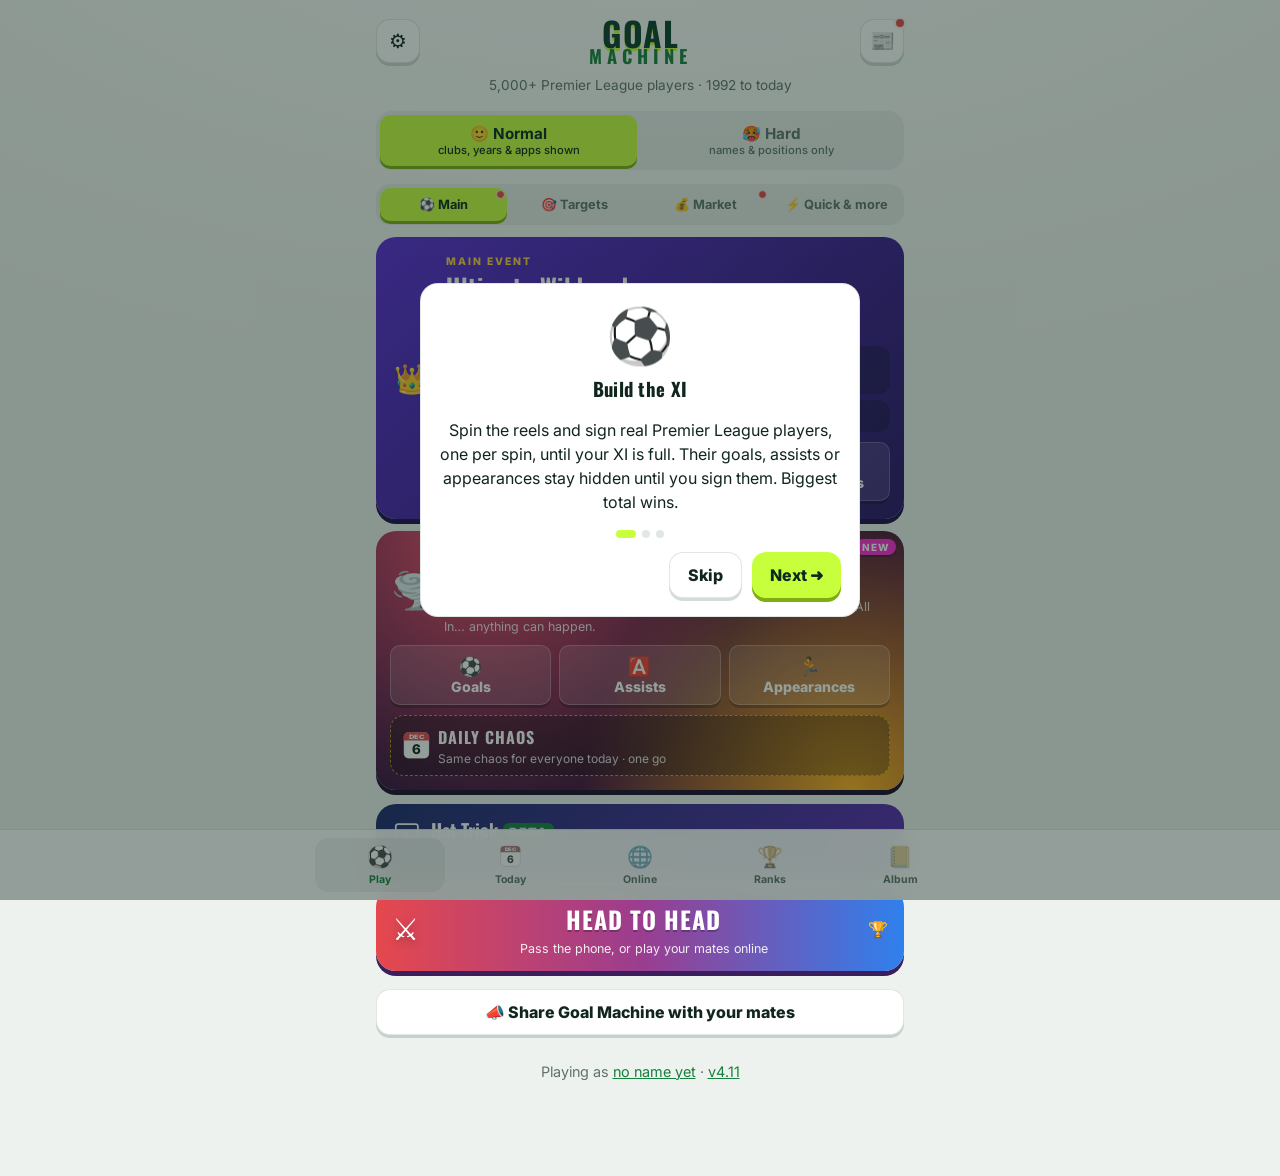
==== commit 826d2de3: "4.11: 🃏 Hat-Trick (beta), football Spades - You + Skipper v Gaffer + Pundit: 52 real PL players in f" ====
--- a/goal-machine/index.html
+++ b/goal-machine/index.html
@@ -51,6 +51,7 @@
   <script src="js/h2h.js?v=27"></script>
   <script src="js/online.js?v=27"></script>
   <script src="js/picture.js?v=27"></script>
+  <script src="js/hattrick.js?v=27"></script>
   <script src="js/market.js?v=27"></script>
   <script src="js/updates.js?v=27"></script>
   <script src="js/app.js?v=27"></script>
--- a/goal-machine/style.css
+++ b/goal-machine/style.css
@@ -1141,3 +1141,168 @@
 .ach-cat { margin: 14px 0 6px; font: 700 .95rem Oswald, sans-serif; }
 .ach-cat small { color: var(--muted); font-weight: 400; margin-left: 4px; }
 .ach.secret { border-style: dashed; }
+/* Album: four sections, and badges one category at a time */
+.album-views { margin: 12px 0; }
+.album-views a { flex: 1; text-align: center; padding: 9px 4px; border-radius: 10px; color: var(--muted); font: 700 clamp(.72rem, 3.2vw, .88rem) Inter, sans-serif; text-decoration: none; white-space: nowrap; }
+.album-views a.on { background: var(--accent); color: #0a2a1f; box-shadow: 0 3px 0 var(--btn-edge); }
+.ach-cats { display: flex; gap: 6px; overflow-x: auto; padding: 2px 0 10px; scrollbar-width: none; }
+.ach-cats::-webkit-scrollbar { display: none; }
+.ach-cats a { flex: none; display: flex; flex-direction: column; align-items: center; padding: 6px 12px; border-radius: 12px; background: var(--panel); border: 1px solid var(--line); color: var(--text); text-decoration: none; font-weight: 700; font-size: .82rem; }
+.ach-cats a small { color: var(--muted); font-weight: 400; font-size: .7rem; }
+.ach-cats a.on { background: var(--accent); color: #0a2a1f; border-color: var(--accent); }
+.ach-cats a.on small { color: #0a2a1f; }
+/* 🃏 Hat-Trick */
+.beta-pill { display: inline-block; font: 800 .6rem Inter, sans-serif; letter-spacing: 1px; padding: 2px 6px; border-radius: 6px; background: var(--hi); color: #0a2a1f; vertical-align: middle; }
+.ht-banner { display: grid; grid-template-columns: auto 1fr auto; align-items: center; gap: 10px; margin-top: 14px; padding: 12px 16px; border-radius: 20px; text-decoration: none; color: #fff; background: linear-gradient(135deg, #1b2a6b, #5b2bb5); box-shadow: 0 4px 0 #0d1540; }
+.ht-banner > span:first-child { font-size: 1.8rem; }
+.ht-banner b { display: block; font: 700 1.15rem Oswald, sans-serif; }
+.ht-banner small { color: #d8d4ff; font-size: .8rem; }
+.ht-banner > span:last-child { font-size: 1.4rem; opacity: .7; }
+.ht-score { display: grid; grid-template-columns: 1fr 1.2fr 1fr; gap: 6px; margin: 6px 0 8px; text-align: center; }
+.ht-score > div { background: var(--panel); border: 1px solid var(--line); border-radius: 14px; padding: 6px 4px; display: flex; flex-direction: column; min-width: 0; }
+.ht-score small { color: var(--muted); font-size: .68rem; }
+.ht-score b { font: 700 1.3rem Oswald, sans-serif; }
+.ht-score .ht-mid b { font-size: .95rem; }
+.ht-score i { font-style: normal; font-size: .55rem; letter-spacing: -2px; min-height: .8rem; }
+.ht-score .team0 { border-color: var(--accent); }
+.ht-table { display: grid; grid-template-columns: 1fr 2.4fr 1fr; grid-template-areas: ". n ." "w t e" ". s ."; gap: 4px; align-items: center; }
+.ht-seat { padding: 5px 4px; border-radius: 12px; background: var(--panel); border: 1px solid var(--line); text-align: center; display: flex; flex-direction: column; min-width: 0; }
+.ht-seat b { font-size: .78rem; white-space: nowrap; }
+.ht-seat small { font-size: .66rem; color: var(--muted); }
+.ht-seat.team0 { border-color: var(--accent); }
+.ht-seat.turn { box-shadow: 0 0 0 2px var(--hi); }
+.ht-n { grid-area: n; } .ht-w { grid-area: w; } .ht-e { grid-area: e; } .ht-s { grid-area: s; }
+.ht-trick { grid-area: t; position: relative; display: grid; grid-template-columns: 1fr 1fr 1fr; grid-template-rows: auto auto auto; grid-template-areas: ". t2 ." "t1 . t3" ". t0 ."; min-height: 200px; padding: 4px; border-radius: 16px; background: radial-gradient(circle, rgba(22, 128, 60, .25), transparent 70%); place-items: center; }
+.ht-t2 { grid-area: t2; } .ht-t1 { grid-area: t1; } .ht-t3 { grid-area: t3; } .ht-t0 { grid-area: t0; }
+.ht-t { min-height: 64px; }
+.ht-lead { position: absolute; inset: auto 0 50%; transform: translateY(50%); text-align: center; font: 700 .8rem Inter, sans-serif; color: var(--muted); display: flex; flex-direction: column; pointer-events: none; }
+.ht-lead small { font-size: .65rem; font-weight: 400; }
+.ht-lead.win { color: var(--hi); inset: auto 0 2px; transform: none; }
+.ht-card { position: relative; width: 46px; height: 66px; padding: 3px 2px; border-radius: 8px; border: 2px solid #0a2a1f; background: linear-gradient(180deg, #fdfdf7, #e8eee6); color: #10261d; display: flex; flex-direction: column; align-items: center; justify-content: space-between; font: inherit; cursor: pointer; transition: transform .15s, opacity .2s; box-shadow: 0 3px 0 rgba(0, 0, 0, .25); }
+.ht-card .ht-suit { font-size: .75rem; line-height: 1; }
+.ht-card .ht-num { font: 700 1rem Oswald, sans-serif; line-height: 1; }
+.ht-card .ht-name { font-size: .56rem; line-height: 1.05; font-weight: 700; max-width: 100%; overflow: hidden; display: -webkit-box; -webkit-line-clamp: 2; -webkit-box-orient: vertical; word-break: break-word; }
+.ht-card.suit-L { border-color: #b8860b; background: linear-gradient(180deg, #fff8dc, #f3e2a8); }
+.ht-card.suit-F { border-color: #c0392b; }
+.ht-card.suit-M { border-color: #1e6fb8; }
+.ht-card.suit-D { border-color: #2d7d46; }
+.ht-card.played { cursor: default; }
+.ht-card.win { box-shadow: 0 0 0 3px var(--hi); }
+.ht-hand { display: flex; flex-wrap: wrap; justify-content: center; gap: 4px; margin-top: 10px; }
+.ht-hand .ht-card.no { opacity: .4; }
+.ht-hand.go .ht-card.ok { box-shadow: 0 0 0 2px var(--accent), 0 3px 0 rgba(0, 0, 0, .25); }
+.ht-hand .ht-card.up { transform: translateY(-10px); box-shadow: 0 0 0 3px var(--hi), 0 6px 0 rgba(0, 0, 0, .25); }
+.ht-tip { margin: 8px 0 0; font-size: .8rem; }
+.ht-bid { margin-top: 10px; padding: 10px; border-radius: 16px; background: var(--panel); border: 2px solid var(--accent); text-align: center; }
+.ht-bids { display: grid; grid-template-columns: repeat(7, 1fr); gap: 4px; margin: 8px 0; }
+.ht-bids .btn { padding: 8px 0; min-width: 0; font-size: .9rem; }
+.ht-sum { width: 100%; border-collapse: collapse; margin: 8px 0; font-size: .9rem; }
+.ht-sum th, .ht-sum td { padding: 6px 4px; text-align: center; border-bottom: 1px solid var(--line); }
+.ht-sum td:first-child { text-align: left; }
+.ht-sum tr.team0 td:first-child { color: var(--accent); font-weight: 700; }
+.ht-card .ht-name { word-break: normal; overflow-wrap: anywhere; }
+.ht-card .ht-name.long { font-size: .5rem; }
+.ht-total { margin: 10px 0 4px; font-size: .85rem; }
+.ht-total span { font: 700 1.3rem Oswald, sans-serif; margin: 0 4px; }
+.ht-total small { display: block; color: var(--muted); }
+.ht-card .ht-name { display: block; -webkit-line-clamp: unset; white-space: nowrap; text-overflow: ellipsis; overflow: hidden; width: 100%; text-align: center; }
+.modal .ht-total span, .ht-total span { display: inline; }
+.ht-total { text-align: center; }
+/* 🃏 Hat-Trick card-table look: calm navy, us in coral, them in blue */
+body.ht-mode { --ht-us: #ff6b6b; --ht-them: #22b8e6; background: #1f2940; color: #eef2fb; }
+body.ht-mode #app { background: transparent; }
+body.ht-mode .topbar h2, body.ht-mode .topbar .back { color: #eef2fb; }
+body.ht-mode .icon-btn { background: #2b3656; color: #fff; border-color: #3a4770; }
+body.ht-mode .muted { color: #9aa6c4; }
+.t0 { color: var(--ht-us, #e55); } .t1 { color: var(--ht-them, #19b); }
+.ht-top { gap: 6px; }
+.ht-goal { flex: 1; display: grid; grid-template-columns: 1fr auto 1fr; align-items: center; background: #151d31; border-radius: 14px; padding: 4px 10px; max-width: 240px; margin: 0 auto; }
+.ht-goal b { font: 800 1.35rem Oswald, sans-serif; } .ht-goal b.t0 { text-align: left; } .ht-goal b.t1 { text-align: right; }
+.ht-goal span { display: flex; flex-direction: column; align-items: center; font: 800 .8rem Inter, sans-serif; text-transform: uppercase; color: #eef2fb; }
+.ht-goal span small { font-size: .55rem; color: #9aa6c4; letter-spacing: .5px; }
+.ht-bidrow { display: grid; grid-template-columns: auto 1fr auto; align-items: center; gap: 8px; margin: 6px 0; }
+.ht-teambid { background: #2b3656; border-radius: 12px; overflow: hidden; text-align: center; min-width: 78px; }
+.ht-teambid small { display: block; font: 800 .7rem Inter, sans-serif; color: #fff; padding: 3px 8px; }
+.ht-teambid.t0 small { background: var(--ht-us); } .ht-teambid.t1 small { background: var(--ht-them); }
+.ht-teambid b { display: block; font: 800 1.35rem Oswald, sans-serif; color: #fff; padding: 2px 8px 4px; }
+.ht-stat { text-align: center; font: 700 .85rem Inter, sans-serif; display: flex; flex-direction: column; }
+.ht-stat small { font-size: .65rem; color: #9aa6c4; font-weight: 400; }
+.ht-table { position: relative; height: min(46vh, 340px); min-height: 270px; margin: 18px 10px 6px; border: 4px solid #4b3a58; border-radius: 28px; background: #232c47; }
+.ht-pill { position: absolute; display: flex; align-items: center; gap: 4px; z-index: 3; }
+.ht-pill b { padding: 4px 12px; border-radius: 999px; color: #fff; font: 800 .8rem Inter, sans-serif; white-space: nowrap; }
+.ht-pill.t0 b { background: var(--ht-us); } .ht-pill.t1 b { background: var(--ht-them); }
+.ht-pill.turn b { box-shadow: 0 0 0 3px #ffe066; animation: pop .6s; }
+.ht-badge { position: absolute; top: -16px; right: -14px; background: #2b3656; color: #fff; border-radius: 10px; padding: 1px 7px; font: 800 .72rem Inter, sans-serif; border: 2px solid #1f2940; }
+.ht-n { top: -14px; left: 50%; transform: translateX(-50%); }
+.ht-s { bottom: -14px; left: 50%; transform: translateX(-50%); }
+.ht-w { left: -12px; top: 50%; transform: translateY(-50%) rotate(-90deg); transform-origin: center; }
+.ht-e { right: -12px; top: 50%; transform: translateY(-50%) rotate(90deg); transform-origin: center; }
+.ht-w .ht-badge, .ht-e .ht-badge { top: -18px; right: auto; left: 50%; transform: translateX(-50%); }
+.ht-trick { position: absolute; inset: 22px 34px; display: grid; grid-template-columns: 1fr 1fr 1fr; grid-template-rows: 1fr 1fr 1fr; grid-template-areas: ". t2 ." "t1 . t3" ". t0 ."; place-items: center; }
+.ht-t2 { grid-area: t2; } .ht-t1 { grid-area: t1; } .ht-t3 { grid-area: t3; } .ht-t0 { grid-area: t0; }
+.ht-trick .ht-card { position: relative; width: 54px; height: 76px; animation: land .3s; }
+.ht-card { position: absolute; bottom: 0; width: 58px; height: 84px; padding: 3px 4px; border-radius: 8px; border: 2px solid #11182b; background: #fff; color: #10261d; display: flex; flex-direction: column; justify-content: space-between; font: inherit; cursor: pointer; text-align: left; transition: transform .15s, filter .2s; box-shadow: -2px 0 4px rgba(0, 0, 0, .25); }
+.ht-card .ht-corner { display: flex; flex-direction: column; align-items: flex-start; line-height: 1; }
+.ht-card .ht-corner b { font: 800 1.05rem Oswald, sans-serif; }
+.ht-card .ht-corner i { font-style: normal; font-size: .8rem; margin-top: 2px; }
+.ht-card .ht-name { font: 700 .55rem Inter, sans-serif; display: block; white-space: nowrap; overflow: hidden; text-overflow: ellipsis; width: 100%; text-align: center; }
+.ht-card.suit-F .ht-corner b, .ht-card.suit-F .ht-name { color: #c0392b; }
+.ht-card.suit-M .ht-corner b, .ht-card.suit-M .ht-name { color: #1e5fa8; }
+.ht-card.suit-D .ht-corner b, .ht-card.suit-D .ht-name { color: #22703d; }
+.ht-card.suit-L { background: linear-gradient(180deg, #fff9e0, #f6e3a3); }
+.ht-card.suit-L .ht-corner b, .ht-card.suit-L .ht-name { color: #8a6100; }
+.ht-card.win { box-shadow: 0 0 0 3px #ffe066, 0 0 16px rgba(255, 224, 102, .6); }
+.ht-hand { position: relative; height: 100px; margin: 4px 0 0; }
+.ht-hand .ht-card.no { filter: brightness(.55); }
+.ht-hand .ht-card.up { transform: translateY(-16px); box-shadow: 0 0 0 3px #ffe066; }
+.ht-tip { text-align: center; min-height: 1.2em; margin: 16px 0 0; font-size: .85rem; color: #c9d2ea; }
+.ht-bid { position: absolute; inset: 14px; display: flex; flex-direction: column; align-items: center; gap: 6px; padding: 10px; border-radius: 20px; background: #2e3050; z-index: 2; overflow: auto; }
+.ht-bid h3 { margin: 0; font: 800 1.4rem Oswald, sans-serif; color: #c9a9a0; }
+.ht-bid > b { font: 800 .95rem Inter, sans-serif; }
+.ht-bids { display: grid; grid-template-columns: repeat(4, 1fr); gap: 6px; width: 100%; padding: 8px; border-radius: 14px; background: #3a3354; }
+.ht-bids button { padding: 8px 0; border: 0; border-radius: 10px; background: #c2548a; color: #fff; font: 800 1.1rem Oswald, sans-serif; box-shadow: 0 3px 0 #8e3563; cursor: pointer; }
+.ht-bids button.on { background: #ffe066; color: #3a2a00; box-shadow: 0 3px 0 #b89a20; }
+.ht-bid .btn[disabled] { opacity: .45; }
+.ht-bid small { font-size: .68rem; color: #b8bfd6; text-align: center; }
+.ht-go { background: #2fb84a !important; color: #fff !important; box-shadow: 0 4px 0 #1d7a30 !important; }
+.ht-sumbox { text-align: center; }
+.ht-sumtitle { font: 800 1.6rem Oswald, sans-serif; margin-bottom: 8px; }
+.ht-sum { width: 100%; border-collapse: separate; border-spacing: 0 6px; font-size: .95rem; }
+.ht-sum th { font: 800 1.1rem Oswald, sans-serif; }
+.ht-sum td { padding: 8px 6px; background: var(--inset); text-align: center; }
+.ht-sum td:first-child { text-align: left; font-weight: 700; color: var(--muted); border-radius: 10px 0 0 10px; }
+.ht-sum td:last-child { border-radius: 0 10px 10px 0; }
+.ht-sum tr.total td { font: 800 1.2rem Oswald, sans-serif; }
+.ht-intro { display: flex; flex-direction: column; gap: 12px; }
+.ht-blurb { text-align: center; font-weight: 700; margin: 4px 0; }
+.ht-vs { display: grid; gap: 6px; justify-items: center; padding: 14px; border-radius: 24px; border: 4px solid #4b3a58; background: #232c47; }
+.ht-vs > div { width: 80%; display: flex; flex-direction: column; align-items: center; gap: 4px; padding: 8px; border-radius: 16px; }
+.ht-vs > div.t0 { background: rgba(255, 107, 107, .18); } .ht-vs > div.t1 { background: rgba(34, 184, 230, .18); }
+.ht-vs small { font: 800 .8rem Inter, sans-serif; text-transform: uppercase; }
+.ht-vs b { padding: 3px 14px; border-radius: 999px; color: #fff; font: 800 .9rem Inter, sans-serif; }
+.ht-vs .t0 b { background: var(--ht-us); } .ht-vs .t1 b { background: var(--ht-them); }
+.ht-vs i { font: 800 1.4rem Oswald, sans-serif; font-style: normal; color: #fff; }
+.ht-opt small { display: block; font: 800 .72rem Inter, sans-serif; text-transform: uppercase; color: #9aa6c4; margin-bottom: 4px; }
+body.ht-mode .seg { background: #151d31; }
+body.ht-mode .seg button { color: #9aa6c4; }
+.ht-rules { background: #2b3656; border-radius: 14px; padding: 10px 12px; }
+.ht-rules summary { cursor: pointer; font-weight: 700; }
+.ht-rules p { font-size: .85rem; }
+.ht-hand .ht-card.up { z-index: 60 !important; }
+/* Hat-Trick polish: a taller table, upright side names, a compact bid pad */
+.ht-top h2 { white-space: nowrap; font-size: 1.25rem; }
+.ht-table { height: min(52vh, 380px); min-height: 320px; }
+.ht-w, .ht-e { transform: translateY(-50%); flex-direction: column; }
+.ht-w { left: -14px; } .ht-e { right: -14px; }
+.ht-w b, .ht-e b { writing-mode: vertical-rl; padding: 12px 4px; }
+.ht-w b { transform: rotate(180deg); }
+.ht-w .ht-badge, .ht-e .ht-badge { position: static; transform: none; margin-bottom: 4px; order: -1; }
+.ht-trick { inset: 26px 30px 30px; }
+.ht-bid { inset: 18px 12px; gap: 4px; padding: 8px; }
+.ht-bid h3 { font-size: 1.05rem; }
+.ht-bids { gap: 5px; padding: 6px; }
+.ht-bids button { padding: 5px 0; font-size: 1rem; }
+.ht-bid .btn.big { padding: 10px 24px; font-size: 1rem; }
+.ht-pill.turn b { animation: none; }
+.ht-trick { inset: 24px 30px 40px; }
+.ht-trick .ht-card { width: 50px; height: 70px; }
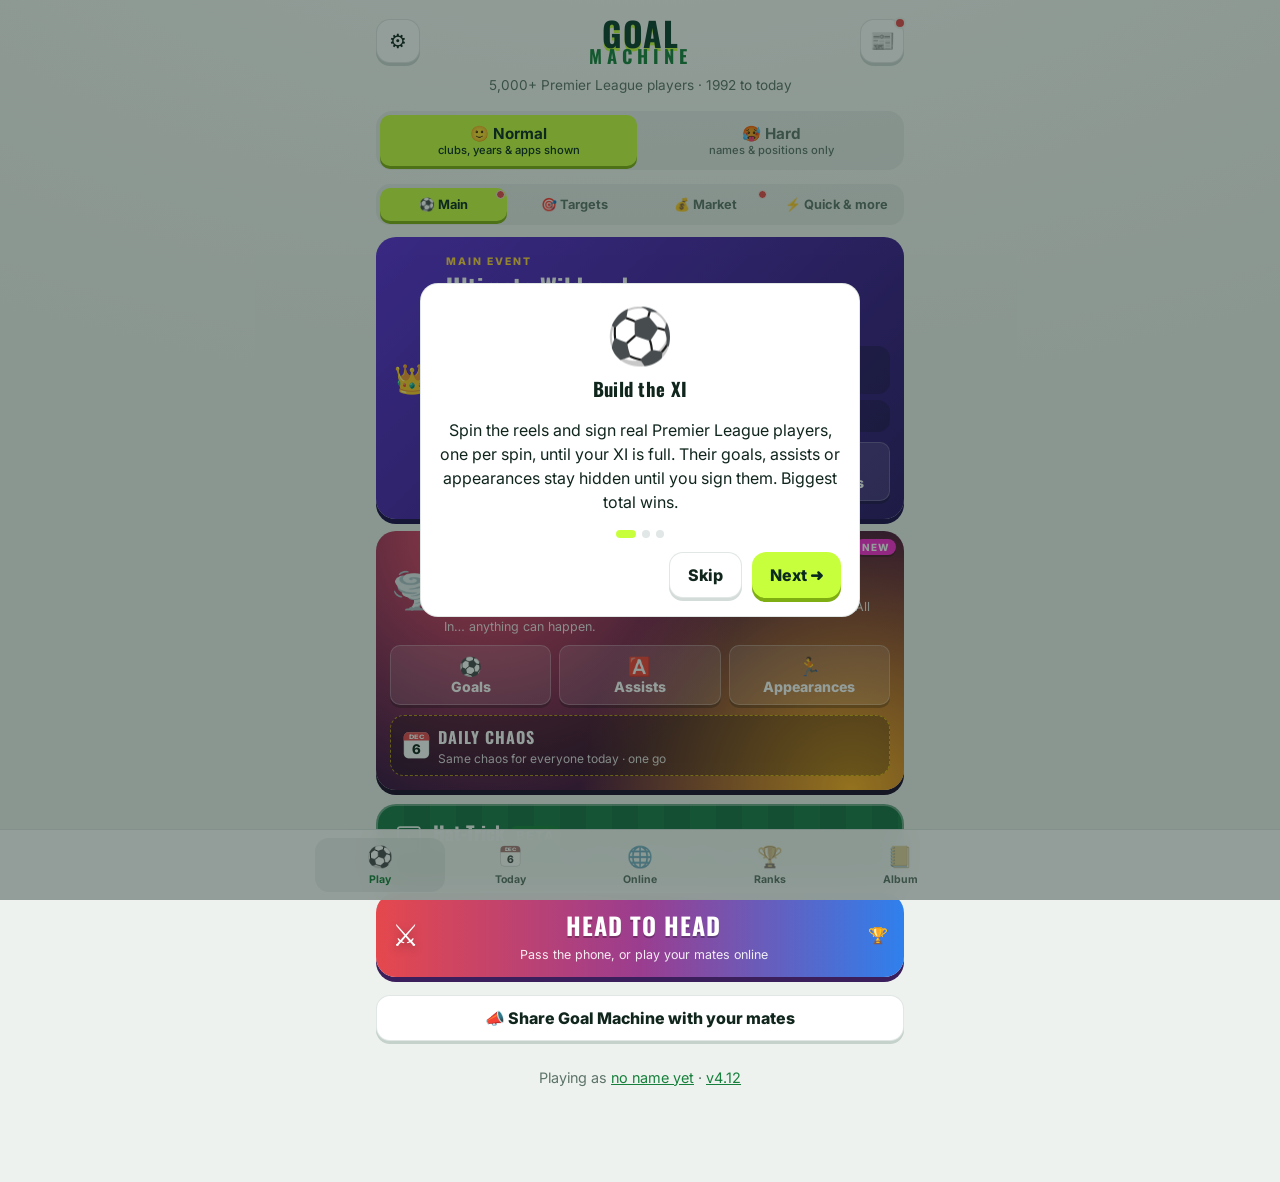
==== commit 96b49814: "4.12: Hat-Trick gets its kit on – a Goal Machine pitch, suit kits, readable fanned cards, two jokers" ====
--- a/goal-machine/index.html
+++ b/goal-machine/index.html
@@ -26,7 +26,7 @@
   <link rel="preconnect" href="https://fonts.googleapis.com">
   <link rel="preconnect" href="https://fonts.gstatic.com" crossorigin>
   <link href="https://fonts.googleapis.com/css2?family=Oswald:wght@500;700&family=Inter:wght@400;600;800&display=swap" rel="stylesheet">
-  <link rel="stylesheet" href="style.css?v=27">
+  <link rel="stylesheet" href="style.css?v=28">
 </head>
 <body>
   <div id="splash" aria-hidden="true">
@@ -37,23 +37,23 @@
   </div>
   <main id="app"></main>
   <noscript>Goal Machine needs JavaScript.</noscript>
-  <script src="data/players.js?v=27"></script>
-  <script src="data/photos.js?v=27"></script>
-  <script src="data/faces.js?v=27"></script>
-  <script src="config.js?v=27"></script>
-  <script src="js/core.js?v=27"></script>
-  <script src="js/audio.js?v=27"></script>
-  <script src="js/daily.js?v=27"></script>
-  <script src="js/draft.js?v=27"></script>
-  <script src="js/report.js?v=27"></script>
-  <script src="js/collection.js?v=27"></script>
-  <script src="js/modes.js?v=27"></script>
-  <script src="js/h2h.js?v=27"></script>
-  <script src="js/online.js?v=27"></script>
-  <script src="js/picture.js?v=27"></script>
-  <script src="js/hattrick.js?v=27"></script>
-  <script src="js/market.js?v=27"></script>
-  <script src="js/updates.js?v=27"></script>
-  <script src="js/app.js?v=27"></script>
+  <script src="data/players.js?v=28"></script>
+  <script src="data/photos.js?v=28"></script>
+  <script src="data/faces.js?v=28"></script>
+  <script src="config.js?v=28"></script>
+  <script src="js/core.js?v=28"></script>
+  <script src="js/audio.js?v=28"></script>
+  <script src="js/daily.js?v=28"></script>
+  <script src="js/draft.js?v=28"></script>
+  <script src="js/report.js?v=28"></script>
+  <script src="js/collection.js?v=28"></script>
+  <script src="js/modes.js?v=28"></script>
+  <script src="js/h2h.js?v=28"></script>
+  <script src="js/online.js?v=28"></script>
+  <script src="js/picture.js?v=28"></script>
+  <script src="js/hattrick.js?v=28"></script>
+  <script src="js/market.js?v=28"></script>
+  <script src="js/updates.js?v=28"></script>
+  <script src="js/app.js?v=28"></script>
 </body>
 </html>
--- a/goal-machine/style.css
+++ b/goal-machine/style.css
@@ -1151,158 +1151,124 @@
 .ach-cats a small { color: var(--muted); font-weight: 400; font-size: .7rem; }
 .ach-cats a.on { background: var(--accent); color: #0a2a1f; border-color: var(--accent); }
 .ach-cats a.on small { color: #0a2a1f; }
-/* 🃏 Hat-Trick */
+/* 🃏 Hat-Trick: played on a Goal Machine pitch. Us in lime, them in orange; every suit its own kit */
 .beta-pill { display: inline-block; font: 800 .6rem Inter, sans-serif; letter-spacing: 1px; padding: 2px 6px; border-radius: 6px; background: var(--hi); color: #0a2a1f; vertical-align: middle; }
-.ht-banner { display: grid; grid-template-columns: auto 1fr auto; align-items: center; gap: 10px; margin-top: 14px; padding: 12px 16px; border-radius: 20px; text-decoration: none; color: #fff; background: linear-gradient(135deg, #1b2a6b, #5b2bb5); box-shadow: 0 4px 0 #0d1540; }
+.ht-banner { display: grid; grid-template-columns: auto 1fr auto; align-items: center; gap: 10px; margin-top: 14px; padding: 12px 16px; border-radius: 20px; text-decoration: none; color: #f2fbf6;
+  background: repeating-linear-gradient(90deg, #1c7a4a 0 26px, #1a7045 26px 52px); border: 2px solid rgba(255, 255, 255, .35); box-shadow: 0 4px 0 #0a3d24; }
 .ht-banner > span:first-child { font-size: 1.8rem; }
-.ht-banner b { display: block; font: 700 1.15rem Oswald, sans-serif; }
-.ht-banner small { color: #d8d4ff; font-size: .8rem; }
-.ht-banner > span:last-child { font-size: 1.4rem; opacity: .7; }
-.ht-score { display: grid; grid-template-columns: 1fr 1.2fr 1fr; gap: 6px; margin: 6px 0 8px; text-align: center; }
-.ht-score > div { background: var(--panel); border: 1px solid var(--line); border-radius: 14px; padding: 6px 4px; display: flex; flex-direction: column; min-width: 0; }
-.ht-score small { color: var(--muted); font-size: .68rem; }
-.ht-score b { font: 700 1.3rem Oswald, sans-serif; }
-.ht-score .ht-mid b { font-size: .95rem; }
-.ht-score i { font-style: normal; font-size: .55rem; letter-spacing: -2px; min-height: .8rem; }
-.ht-score .team0 { border-color: var(--accent); }
-.ht-table { display: grid; grid-template-columns: 1fr 2.4fr 1fr; grid-template-areas: ". n ." "w t e" ". s ."; gap: 4px; align-items: center; }
-.ht-seat { padding: 5px 4px; border-radius: 12px; background: var(--panel); border: 1px solid var(--line); text-align: center; display: flex; flex-direction: column; min-width: 0; }
-.ht-seat b { font-size: .78rem; white-space: nowrap; }
-.ht-seat small { font-size: .66rem; color: var(--muted); }
-.ht-seat.team0 { border-color: var(--accent); }
-.ht-seat.turn { box-shadow: 0 0 0 2px var(--hi); }
-.ht-n { grid-area: n; } .ht-w { grid-area: w; } .ht-e { grid-area: e; } .ht-s { grid-area: s; }
-.ht-trick { grid-area: t; position: relative; display: grid; grid-template-columns: 1fr 1fr 1fr; grid-template-rows: auto auto auto; grid-template-areas: ". t2 ." "t1 . t3" ". t0 ."; min-height: 200px; padding: 4px; border-radius: 16px; background: radial-gradient(circle, rgba(22, 128, 60, .25), transparent 70%); place-items: center; }
-.ht-t2 { grid-area: t2; } .ht-t1 { grid-area: t1; } .ht-t3 { grid-area: t3; } .ht-t0 { grid-area: t0; }
-.ht-t { min-height: 64px; }
-.ht-lead { position: absolute; inset: auto 0 50%; transform: translateY(50%); text-align: center; font: 700 .8rem Inter, sans-serif; color: var(--muted); display: flex; flex-direction: column; pointer-events: none; }
-.ht-lead small { font-size: .65rem; font-weight: 400; }
-.ht-lead.win { color: var(--hi); inset: auto 0 2px; transform: none; }
-.ht-card { position: relative; width: 46px; height: 66px; padding: 3px 2px; border-radius: 8px; border: 2px solid #0a2a1f; background: linear-gradient(180deg, #fdfdf7, #e8eee6); color: #10261d; display: flex; flex-direction: column; align-items: center; justify-content: space-between; font: inherit; cursor: pointer; transition: transform .15s, opacity .2s; box-shadow: 0 3px 0 rgba(0, 0, 0, .25); }
-.ht-card .ht-suit { font-size: .75rem; line-height: 1; }
-.ht-card .ht-num { font: 700 1rem Oswald, sans-serif; line-height: 1; }
-.ht-card .ht-name { font-size: .56rem; line-height: 1.05; font-weight: 700; max-width: 100%; overflow: hidden; display: -webkit-box; -webkit-line-clamp: 2; -webkit-box-orient: vertical; word-break: break-word; }
-.ht-card.suit-L { border-color: #b8860b; background: linear-gradient(180deg, #fff8dc, #f3e2a8); }
-.ht-card.suit-F { border-color: #c0392b; }
-.ht-card.suit-M { border-color: #1e6fb8; }
-.ht-card.suit-D { border-color: #2d7d46; }
-.ht-card.played { cursor: default; }
-.ht-card.win { box-shadow: 0 0 0 3px var(--hi); }
-.ht-hand { display: flex; flex-wrap: wrap; justify-content: center; gap: 4px; margin-top: 10px; }
-.ht-hand .ht-card.no { opacity: .4; }
-.ht-hand.go .ht-card.ok { box-shadow: 0 0 0 2px var(--accent), 0 3px 0 rgba(0, 0, 0, .25); }
-.ht-hand .ht-card.up { transform: translateY(-10px); box-shadow: 0 0 0 3px var(--hi), 0 6px 0 rgba(0, 0, 0, .25); }
-.ht-tip { margin: 8px 0 0; font-size: .8rem; }
-.ht-bid { margin-top: 10px; padding: 10px; border-radius: 16px; background: var(--panel); border: 2px solid var(--accent); text-align: center; }
-.ht-bids { display: grid; grid-template-columns: repeat(7, 1fr); gap: 4px; margin: 8px 0; }
-.ht-bids .btn { padding: 8px 0; min-width: 0; font-size: .9rem; }
-.ht-sum { width: 100%; border-collapse: collapse; margin: 8px 0; font-size: .9rem; }
-.ht-sum th, .ht-sum td { padding: 6px 4px; text-align: center; border-bottom: 1px solid var(--line); }
-.ht-sum td:first-child { text-align: left; }
-.ht-sum tr.team0 td:first-child { color: var(--accent); font-weight: 700; }
-.ht-card .ht-name { word-break: normal; overflow-wrap: anywhere; }
-.ht-card .ht-name.long { font-size: .5rem; }
-.ht-total { margin: 10px 0 4px; font-size: .85rem; }
-.ht-total span { font: 700 1.3rem Oswald, sans-serif; margin: 0 4px; }
-.ht-total small { display: block; color: var(--muted); }
-.ht-card .ht-name { display: block; -webkit-line-clamp: unset; white-space: nowrap; text-overflow: ellipsis; overflow: hidden; width: 100%; text-align: center; }
-.modal .ht-total span, .ht-total span { display: inline; }
-.ht-total { text-align: center; }
-/* 🃏 Hat-Trick card-table look: calm navy, us in coral, them in blue */
-body.ht-mode { --ht-us: #ff6b6b; --ht-them: #22b8e6; background: #1f2940; color: #eef2fb; }
-body.ht-mode #app { background: transparent; }
-body.ht-mode .topbar h2, body.ht-mode .topbar .back { color: #eef2fb; }
-body.ht-mode .icon-btn { background: #2b3656; color: #fff; border-color: #3a4770; }
-body.ht-mode .muted { color: #9aa6c4; }
-.t0 { color: var(--ht-us, #e55); } .t1 { color: var(--ht-them, #19b); }
+.ht-banner b { display: block; font: 700 1.2rem Oswald, sans-serif; }
+.ht-banner small { color: #d6f5e3; font-size: .8rem; }
+.ht-banner > span:last-child { font-size: 1.4rem; opacity: .8; }
+.t0 { --tc: #c8ff3d; --tt: #0a2a1f; } .t1 { --tc: #ff8a3d; --tt: #2a1200; }
 .ht-top { gap: 6px; }
-.ht-goal { flex: 1; display: grid; grid-template-columns: 1fr auto 1fr; align-items: center; background: #151d31; border-radius: 14px; padding: 4px 10px; max-width: 240px; margin: 0 auto; }
-.ht-goal b { font: 800 1.35rem Oswald, sans-serif; } .ht-goal b.t0 { text-align: left; } .ht-goal b.t1 { text-align: right; }
-.ht-goal span { display: flex; flex-direction: column; align-items: center; font: 800 .8rem Inter, sans-serif; text-transform: uppercase; color: #eef2fb; }
-.ht-goal span small { font-size: .55rem; color: #9aa6c4; letter-spacing: .5px; }
-.ht-bidrow { display: grid; grid-template-columns: auto 1fr auto; align-items: center; gap: 8px; margin: 6px 0; }
-.ht-teambid { background: #2b3656; border-radius: 12px; overflow: hidden; text-align: center; min-width: 78px; }
-.ht-teambid small { display: block; font: 800 .7rem Inter, sans-serif; color: #fff; padding: 3px 8px; }
-.ht-teambid.t0 small { background: var(--ht-us); } .ht-teambid.t1 small { background: var(--ht-them); }
-.ht-teambid b { display: block; font: 800 1.35rem Oswald, sans-serif; color: #fff; padding: 2px 8px 4px; }
-.ht-stat { text-align: center; font: 700 .85rem Inter, sans-serif; display: flex; flex-direction: column; }
-.ht-stat small { font-size: .65rem; color: #9aa6c4; font-weight: 400; }
-.ht-table { position: relative; height: min(46vh, 340px); min-height: 270px; margin: 18px 10px 6px; border: 4px solid #4b3a58; border-radius: 28px; background: #232c47; }
-.ht-pill { position: absolute; display: flex; align-items: center; gap: 4px; z-index: 3; }
-.ht-pill b { padding: 4px 12px; border-radius: 999px; color: #fff; font: 800 .8rem Inter, sans-serif; white-space: nowrap; }
-.ht-pill.t0 b { background: var(--ht-us); } .ht-pill.t1 b { background: var(--ht-them); }
-.ht-pill.turn b { box-shadow: 0 0 0 3px #ffe066; animation: pop .6s; }
-.ht-badge { position: absolute; top: -16px; right: -14px; background: #2b3656; color: #fff; border-radius: 10px; padding: 1px 7px; font: 800 .72rem Inter, sans-serif; border: 2px solid #1f2940; }
+.ht-board { flex: 1; max-width: 260px; margin: 0 auto; display: grid; grid-template-columns: 1fr auto 1fr; align-items: center; background: #0a2a1f; color: #f2fbf6; border-radius: 12px; padding: 4px 8px; box-shadow: inset 0 0 0 2px rgba(255, 255, 255, .12), 0 3px 0 var(--edge); }
+.ht-board > div { display: flex; flex-direction: column; align-items: center; line-height: 1.05; }
+.ht-board .t0 b, .ht-board .t1 b { font: 700 1.5rem Oswald, sans-serif; color: var(--tc); }
+.ht-board small { font: 800 .55rem Inter, sans-serif; text-transform: uppercase; letter-spacing: .5px; color: #9dc2b1; }
+.ht-board .ht-mid b { font: 700 .82rem Oswald, sans-serif; text-transform: uppercase; }
+.ht-bidrow { display: flex; justify-content: space-between; gap: 8px; margin: 4px 0 0; }
+.ht-teambid { display: flex; align-items: center; gap: 6px; padding: 4px 10px; border-radius: 12px; background: var(--panel); border: 2px solid var(--tc); box-shadow: 0 3px 0 var(--edge); }
+.ht-teambid small { font: 800 .65rem Inter, sans-serif; text-transform: uppercase; color: var(--muted); }
+.ht-teambid b { font: 700 1.2rem Oswald, sans-serif; }
+.ht-bags { font-style: normal; font-size: .5rem; letter-spacing: -3px; max-width: 70px; overflow: hidden; }
+.ht-pitch { position: relative; height: min(50vh, 370px); min-height: 310px; margin: 18px 12px 4px; border-radius: 18px;
+  background: repeating-linear-gradient(180deg, #1c7a4a 0 34px, #1a7045 34px 68px); border: 2px solid rgba(255, 255, 255, .45); box-shadow: 0 4px 0 #0a3d24; }
+.ht-lines, .ht-sheet .ht-lines { position: absolute; inset: 0; pointer-events: none; border-radius: inherit;
+  background: radial-gradient(circle at 50% 50%, transparent 58px, rgba(255, 255, 255, .45) 59px, rgba(255, 255, 255, .45) 61px, transparent 62px),
+    linear-gradient(90deg, transparent calc(50% - 1px), rgba(255, 255, 255, .45) calc(50% - 1px), rgba(255, 255, 255, .45) calc(50% + 1px), transparent calc(50% + 1px));
+  transform: rotate(90deg) scale(1); }
+.ht-pitch .ht-lines { transform: none; background: radial-gradient(circle at 50% 50%, transparent 62px, rgba(255, 255, 255, .45) 63px, rgba(255, 255, 255, .45) 65px, transparent 66px),
+    linear-gradient(180deg, transparent calc(50% - 1px), rgba(255, 255, 255, .45) calc(50% - 1px), rgba(255, 255, 255, .45) calc(50% + 1px), transparent calc(50% + 1px)); }
+.ht-pill { position: absolute; z-index: 3; display: flex; align-items: center; gap: 4px; }
+.ht-pill b { padding: 4px 12px; border-radius: 10px; background: var(--tc); color: var(--tt); font: 700 .85rem Oswald, sans-serif; letter-spacing: .5px; text-transform: uppercase; box-shadow: 0 3px 0 rgba(0, 0, 0, .3); white-space: nowrap; }
+.ht-pill.turn b { box-shadow: 0 0 0 3px #fff, 0 3px 0 rgba(0, 0, 0, .3); }
+.ht-badge { background: #0a2a1f; color: #f2fbf6; border-radius: 8px; padding: 2px 6px; font: 700 .75rem Oswald, sans-serif; border: 2px solid var(--tc); }
 .ht-n { top: -14px; left: 50%; transform: translateX(-50%); }
 .ht-s { bottom: -14px; left: 50%; transform: translateX(-50%); }
-.ht-w { left: -12px; top: 50%; transform: translateY(-50%) rotate(-90deg); transform-origin: center; }
-.ht-e { right: -12px; top: 50%; transform: translateY(-50%) rotate(90deg); transform-origin: center; }
-.ht-w .ht-badge, .ht-e .ht-badge { top: -18px; right: auto; left: 50%; transform: translateX(-50%); }
-.ht-trick { position: absolute; inset: 22px 34px; display: grid; grid-template-columns: 1fr 1fr 1fr; grid-template-rows: 1fr 1fr 1fr; grid-template-areas: ". t2 ." "t1 . t3" ". t0 ."; place-items: center; }
+.ht-w, .ht-e { top: 50%; transform: translateY(-50%); flex-direction: column; }
+.ht-w { left: -14px; } .ht-e { right: -14px; }
+.ht-w b, .ht-e b { writing-mode: vertical-rl; padding: 12px 4px; }
+.ht-w b { transform: rotate(180deg); }
+.ht-trick { position: absolute; inset: 24px 30px 36px; display: grid; grid-template-columns: 1fr 1fr 1fr; grid-template-rows: 1fr 1fr 1fr; grid-template-areas: ". t2 ." "t1 . t3" ". t0 ."; place-items: center; }
 .ht-t2 { grid-area: t2; } .ht-t1 { grid-area: t1; } .ht-t3 { grid-area: t3; } .ht-t0 { grid-area: t0; }
-.ht-trick .ht-card { position: relative; width: 54px; height: 76px; animation: land .3s; }
-.ht-card { position: absolute; bottom: 0; width: 58px; height: 84px; padding: 3px 4px; border-radius: 8px; border: 2px solid #11182b; background: #fff; color: #10261d; display: flex; flex-direction: column; justify-content: space-between; font: inherit; cursor: pointer; text-align: left; transition: transform .15s, filter .2s; box-shadow: -2px 0 4px rgba(0, 0, 0, .25); }
-.ht-card .ht-corner { display: flex; flex-direction: column; align-items: flex-start; line-height: 1; }
-.ht-card .ht-corner b { font: 800 1.05rem Oswald, sans-serif; }
-.ht-card .ht-corner i { font-style: normal; font-size: .8rem; margin-top: 2px; }
-.ht-card .ht-name { font: 700 .55rem Inter, sans-serif; display: block; white-space: nowrap; overflow: hidden; text-overflow: ellipsis; width: 100%; text-align: center; }
-.ht-card.suit-F .ht-corner b, .ht-card.suit-F .ht-name { color: #c0392b; }
-.ht-card.suit-M .ht-corner b, .ht-card.suit-M .ht-name { color: #1e5fa8; }
-.ht-card.suit-D .ht-corner b, .ht-card.suit-D .ht-name { color: #22703d; }
-.ht-card.suit-L { background: linear-gradient(180deg, #fff9e0, #f6e3a3); }
-.ht-card.suit-L .ht-corner b, .ht-card.suit-L .ht-name { color: #8a6100; }
-.ht-card.win { box-shadow: 0 0 0 3px #ffe066, 0 0 16px rgba(255, 224, 102, .6); }
-.ht-hand { position: relative; height: 100px; margin: 4px 0 0; }
-.ht-hand .ht-card.no { filter: brightness(.55); }
-.ht-hand .ht-card.up { transform: translateY(-16px); box-shadow: 0 0 0 3px #ffe066; }
-.ht-tip { text-align: center; min-height: 1.2em; margin: 16px 0 0; font-size: .85rem; color: #c9d2ea; }
-.ht-bid { position: absolute; inset: 14px; display: flex; flex-direction: column; align-items: center; gap: 6px; padding: 10px; border-radius: 20px; background: #2e3050; z-index: 2; overflow: auto; }
-.ht-bid h3 { margin: 0; font: 800 1.4rem Oswald, sans-serif; color: #c9a9a0; }
-.ht-bid > b { font: 800 .95rem Inter, sans-serif; }
-.ht-bids { display: grid; grid-template-columns: repeat(4, 1fr); gap: 6px; width: 100%; padding: 8px; border-radius: 14px; background: #3a3354; }
-.ht-bids button { padding: 8px 0; border: 0; border-radius: 10px; background: #c2548a; color: #fff; font: 800 1.1rem Oswald, sans-serif; box-shadow: 0 3px 0 #8e3563; cursor: pointer; }
-.ht-bids button.on { background: #ffe066; color: #3a2a00; box-shadow: 0 3px 0 #b89a20; }
-.ht-bid .btn[disabled] { opacity: .45; }
-.ht-bid small { font-size: .68rem; color: #b8bfd6; text-align: center; }
-.ht-go { background: #2fb84a !important; color: #fff !important; box-shadow: 0 4px 0 #1d7a30 !important; }
+/* the cards */
+.ht-card { position: absolute; bottom: 0; width: 62px; height: 90px; padding: 0; border-radius: 9px; border: 2px solid #0a2a1f; color: #fff; overflow: hidden; cursor: pointer; font: inherit;
+  display: grid; grid-template-columns: 17px 1fr; grid-template-rows: auto auto 1fr; transition: transform .15s, filter .2s; box-shadow: -3px 0 6px rgba(0, 0, 0, .35); }
+.htc-edge { grid-row: 1 / -1; writing-mode: vertical-rl; transform: rotate(180deg); display: flex; align-items: center; justify-content: flex-end; padding: 6px 0; background: rgba(0, 0, 0, .35);
+  font: 700 .68rem Oswald, sans-serif; letter-spacing: .5px; text-transform: uppercase; white-space: nowrap; overflow: hidden; text-overflow: ellipsis; max-height: 100%; }
+.htc-num { grid-column: 2; justify-self: center; margin-top: 4px; min-width: 32px; padding: 1px 4px; border-radius: 6px; background: #fff; color: #0a2a1f; font: 700 1rem/1.2 Oswald, sans-serif; text-align: center; box-shadow: 0 2px 0 rgba(0, 0, 0, .25); }
+.htc-suit { grid-column: 2; justify-self: center; font-size: .9rem; margin-top: 2px; }
+.htc-big { grid-column: 2; align-self: center; justify-self: center; font: 700 1.05rem Oswald, sans-serif; opacity: .85; text-shadow: 0 1px 0 rgba(0, 0, 0, .3); text-align: center; line-height: 1; }
+.ht-card.suit-F { background: repeating-linear-gradient(90deg, #d62839 0 9px, #a51d2c 9px 18px); }
+.ht-card.suit-M { background: repeating-linear-gradient(180deg, #1f63b5 0 11px, #2f7fd6 11px 22px); }
+.ht-card.suit-D { background: repeating-conic-gradient(#1c7a3e 0 25%, #25964d 0 50%) 0 0 / 16px 16px; }
+.ht-card.suit-L { color: #3d2a00; border-color: #7a5400; background: linear-gradient(125deg, #b8860b 0%, #f7d774 30%, #fff4c2 45%, #e6b422 60%, #a87400 100%); }
+.ht-card.suit-L .htc-edge { background: rgba(122, 84, 0, .35); color: #fff; }
+.ht-card.suit-L::after { content: ''; position: absolute; inset: 0; background: linear-gradient(115deg, transparent 40%, rgba(255, 255, 255, .55) 50%, transparent 60%); background-size: 250% 100%; animation: ht-shine 3.5s ease-in-out infinite; pointer-events: none; }
+@keyframes ht-shine { 0%, 60% { background-position: 150% 0; } 100% { background-position: -100% 0; } }
+.ht-card.suit-J { background: radial-gradient(circle at 70% 30%, #ff4fd8, #7a00ff 55%, #2a0055); border-color: #fff; }
+.ht-card.joker-var { background: repeating-linear-gradient(180deg, #111 0 3px, #262626 3px 6px); border-color: #ffe066; }
+.ht-card.suit-J .htc-num { background: transparent; box-shadow: none; font-size: 1.4rem; }
+.ht-card.suit-J .htc-big { font-size: .8rem; letter-spacing: 1px; opacity: 1; }
+.ht-card.joker-var .htc-big { color: #ffe066; font-size: 1.1rem; }
+.ht-trick .ht-card, .ht-fan .ht-card { position: relative; width: 56px; height: 82px; }
+.ht-trick .ht-card { animation: land .3s; }
+.ht-card.win { box-shadow: 0 0 0 3px #fff, 0 0 18px rgba(200, 255, 61, .8); }
+.ht-hand { position: relative; height: 104px; margin-top: 4px; }
+.ht-hand .ht-card.no { filter: brightness(.5) saturate(.6); }
+.ht-hand.go .ht-card.ok { box-shadow: -3px 0 6px rgba(0, 0, 0, .35), inset 0 0 0 2px #c8ff3d; }
+.ht-hand .ht-card.up { transform: translateY(-16px); z-index: 60 !important; box-shadow: 0 0 0 3px #c8ff3d, 0 8px 12px rgba(0, 0, 0, .4); }
+.ht-tip { text-align: center; min-height: 1.2em; margin: 16px 0 0; font-size: .85rem; color: var(--muted); }
+.ht-tip b { color: var(--text); }
+/* bidding */
+.ht-bid { position: absolute; inset: 20px 14px; z-index: 2; display: flex; flex-direction: column; align-items: center; gap: 6px; padding: 10px; border-radius: 16px; background: rgba(7, 38, 29, .92); color: #f2fbf6; overflow: auto; }
+.ht-bid > b { font: 700 1.05rem Oswald, sans-serif; text-transform: uppercase; letter-spacing: .5px; }
+.ht-bids { display: grid; grid-template-columns: repeat(5, 1fr); gap: 6px; width: 100%; }
+.ht-bids button { padding: 8px 0; border: 0; border-radius: 10px; background: #1c7a4a; color: #fff; font: 700 1.1rem Oswald, sans-serif; box-shadow: 0 3px 0 #0a3d24; cursor: pointer; }
+.ht-bids button.on { background: #c8ff3d; color: #0a2a1f; box-shadow: 0 3px 0 #7da51c; }
+.ht-bid .btn[disabled] { opacity: .4; }
+.ht-bid small { font-size: .7rem; color: #9dc2b1; text-align: center; }
+/* hand summary */
 .ht-sumbox { text-align: center; }
-.ht-sumtitle { font: 800 1.6rem Oswald, sans-serif; margin-bottom: 8px; }
-.ht-sum { width: 100%; border-collapse: separate; border-spacing: 0 6px; font-size: .95rem; }
-.ht-sum th { font: 800 1.1rem Oswald, sans-serif; }
+.ht-sumtitle { font: 700 1.4rem Oswald, sans-serif; margin-bottom: 8px; }
+.ht-sum { width: 100%; border-collapse: separate; border-spacing: 0 6px; font-size: .92rem; }
+.ht-sum th { font: 700 1.1rem Oswald, sans-serif; } .ht-sum th.t0, .ht-sum th.t1 { color: var(--text); border-bottom: 3px solid var(--tc); }
 .ht-sum td { padding: 8px 6px; background: var(--inset); text-align: center; }
 .ht-sum td:first-child { text-align: left; font-weight: 700; color: var(--muted); border-radius: 10px 0 0 10px; }
 .ht-sum td:last-child { border-radius: 0 10px 10px 0; }
-.ht-sum tr.total td { font: 800 1.2rem Oswald, sans-serif; }
+.ht-sum tr.total td { font: 700 1.25rem Oswald, sans-serif; }
+/* the menu */
 .ht-intro { display: flex; flex-direction: column; gap: 12px; }
-.ht-blurb { text-align: center; font-weight: 700; margin: 4px 0; }
-.ht-vs { display: grid; gap: 6px; justify-items: center; padding: 14px; border-radius: 24px; border: 4px solid #4b3a58; background: #232c47; }
-.ht-vs > div { width: 80%; display: flex; flex-direction: column; align-items: center; gap: 4px; padding: 8px; border-radius: 16px; }
-.ht-vs > div.t0 { background: rgba(255, 107, 107, .18); } .ht-vs > div.t1 { background: rgba(34, 184, 230, .18); }
-.ht-vs small { font: 800 .8rem Inter, sans-serif; text-transform: uppercase; }
-.ht-vs b { padding: 3px 14px; border-radius: 999px; color: #fff; font: 800 .9rem Inter, sans-serif; }
-.ht-vs .t0 b { background: var(--ht-us); } .ht-vs .t1 b { background: var(--ht-them); }
-.ht-vs i { font: 800 1.4rem Oswald, sans-serif; font-style: normal; color: #fff; }
-.ht-opt small { display: block; font: 800 .72rem Inter, sans-serif; text-transform: uppercase; color: #9aa6c4; margin-bottom: 4px; }
-body.ht-mode .seg { background: #151d31; }
-body.ht-mode .seg button { color: #9aa6c4; }
-.ht-rules { background: #2b3656; border-radius: 14px; padding: 10px 12px; }
+.ht-sheet { position: relative; display: grid; grid-template-columns: 1fr auto 1fr; align-items: center; gap: 8px; padding: 18px 12px; border-radius: 18px;
+  background: repeating-linear-gradient(90deg, #1c7a4a 0 34px, #1a7045 34px 68px); border: 2px solid rgba(255, 255, 255, .45); box-shadow: 0 4px 0 #0a3d24; }
+.ht-sheet .ht-lines { transform: none; background: radial-gradient(circle at 50% 50%, transparent 40px, rgba(255, 255, 255, .45) 41px, rgba(255, 255, 255, .45) 43px, transparent 44px),
+  linear-gradient(90deg, transparent calc(50% - 1px), rgba(255, 255, 255, .45) calc(50% - 1px), rgba(255, 255, 255, .45) calc(50% + 1px), transparent calc(50% + 1px)); }
+.ht-side { position: relative; display: flex; flex-direction: column; align-items: center; gap: 5px; }
+.ht-side small { font: 800 .7rem Inter, sans-serif; text-transform: uppercase; color: #fff; letter-spacing: 1px; }
+.ht-side b { width: 100%; max-width: 120px; text-align: center; padding: 4px 8px; border-radius: 10px; background: var(--tc); color: var(--tt); font: 700 .95rem Oswald, sans-serif; text-transform: uppercase; box-shadow: 0 3px 0 rgba(0, 0, 0, .3); }
+.ht-sheet > i { position: relative; font: 700 1.6rem Oswald, sans-serif; font-style: normal; color: #fff; }
+.ht-blurb { text-align: center; margin: 0; }
+.ht-fan { display: flex; justify-content: center; }
+.ht-fan .ht-card { margin: 0 -8px; cursor: default; }
+.ht-fan .ht-card:nth-child(odd) { transform: rotate(-4deg); } .ht-fan .ht-card:nth-child(even) { transform: rotate(4deg) translateY(4px); }
+.ht-opt small { display: block; font: 800 .7rem Inter, sans-serif; text-transform: uppercase; color: var(--muted); margin-bottom: 4px; }
+.ht-rules { background: var(--panel); border: 1px solid var(--line); border-radius: 14px; padding: 10px 12px; }
 .ht-rules summary { cursor: pointer; font-weight: 700; }
 .ht-rules p { font-size: .85rem; }
-.ht-hand .ht-card.up { z-index: 60 !important; }
-/* Hat-Trick polish: a taller table, upright side names, a compact bid pad */
-.ht-top h2 { white-space: nowrap; font-size: 1.25rem; }
-.ht-table { height: min(52vh, 380px); min-height: 320px; }
-.ht-w, .ht-e { transform: translateY(-50%); flex-direction: column; }
-.ht-w { left: -14px; } .ht-e { right: -14px; }
-.ht-w b, .ht-e b { writing-mode: vertical-rl; padding: 12px 4px; }
-.ht-w b { transform: rotate(180deg); }
-.ht-w .ht-badge, .ht-e .ht-badge { position: static; transform: none; margin-bottom: 4px; order: -1; }
-.ht-trick { inset: 26px 30px 30px; }
-.ht-bid { inset: 18px 12px; gap: 4px; padding: 8px; }
-.ht-bid h3 { font-size: 1.05rem; }
-.ht-bids { gap: 5px; padding: 6px; }
-.ht-bids button { padding: 5px 0; font-size: 1rem; }
-.ht-bid .btn.big { padding: 10px 24px; font-size: 1rem; }
-.ht-pill.turn b { animation: none; }
-.ht-trick { inset: 24px 30px 40px; }
-.ht-trick .ht-card { width: 50px; height: 70px; }
+/* card layout v2: the left strip carries number, suit and name, so a fanned hand reads at a glance */
+.ht-card { grid-template-columns: 22px 1fr; grid-template-rows: 1fr; }
+.htc-edge { grid-row: 1; writing-mode: horizontal-tb; transform: none; flex-direction: column; justify-content: flex-start; align-items: center; gap: 2px; padding: 4px 0; }
+.htc-edge b { font: 700 .72rem/1 Oswald, sans-serif; background: #fff; color: #0a2a1f; border-radius: 4px; padding: 2px 1px; min-width: 18px; text-align: center; }
+.htc-edge i { font-style: normal; font-size: .7rem; line-height: 1; }
+.htc-edge span { writing-mode: vertical-rl; transform: rotate(180deg); font: 700 .66rem Oswald, sans-serif; letter-spacing: .5px; text-transform: uppercase; white-space: nowrap; overflow: hidden; text-overflow: ellipsis; flex: 1; min-height: 0; }
+.htc-face { display: flex; flex-direction: column; align-items: center; justify-content: center; gap: 2px; }
+.htc-face .htc-big { font: 700 1.25rem Oswald, sans-serif; opacity: 1; }
+.htc-ini { font: 700 .8rem Oswald, sans-serif; opacity: .7; }
+.ht-card.suit-J .htc-edge b { background: transparent; font-size: .9rem; }
+.ht-card.suit-J .htc-face .htc-big { font-size: .85rem; letter-spacing: 1px; }
+.ht-card.joker-var .htc-face .htc-big { font-size: 1.2rem; }
+.ht-board { max-width: 230px; }
+.ht-board .ht-mid b { font-size: .95rem; text-transform: none; }
+.ht-hand-no { text-align: center; color: var(--muted); font-size: .68rem; align-self: center; }
+.page-hattrick .topbar h2 { white-space: nowrap; font-size: 1.25rem; }
+.ht-fan .ht-card { margin: 0 -3px; }
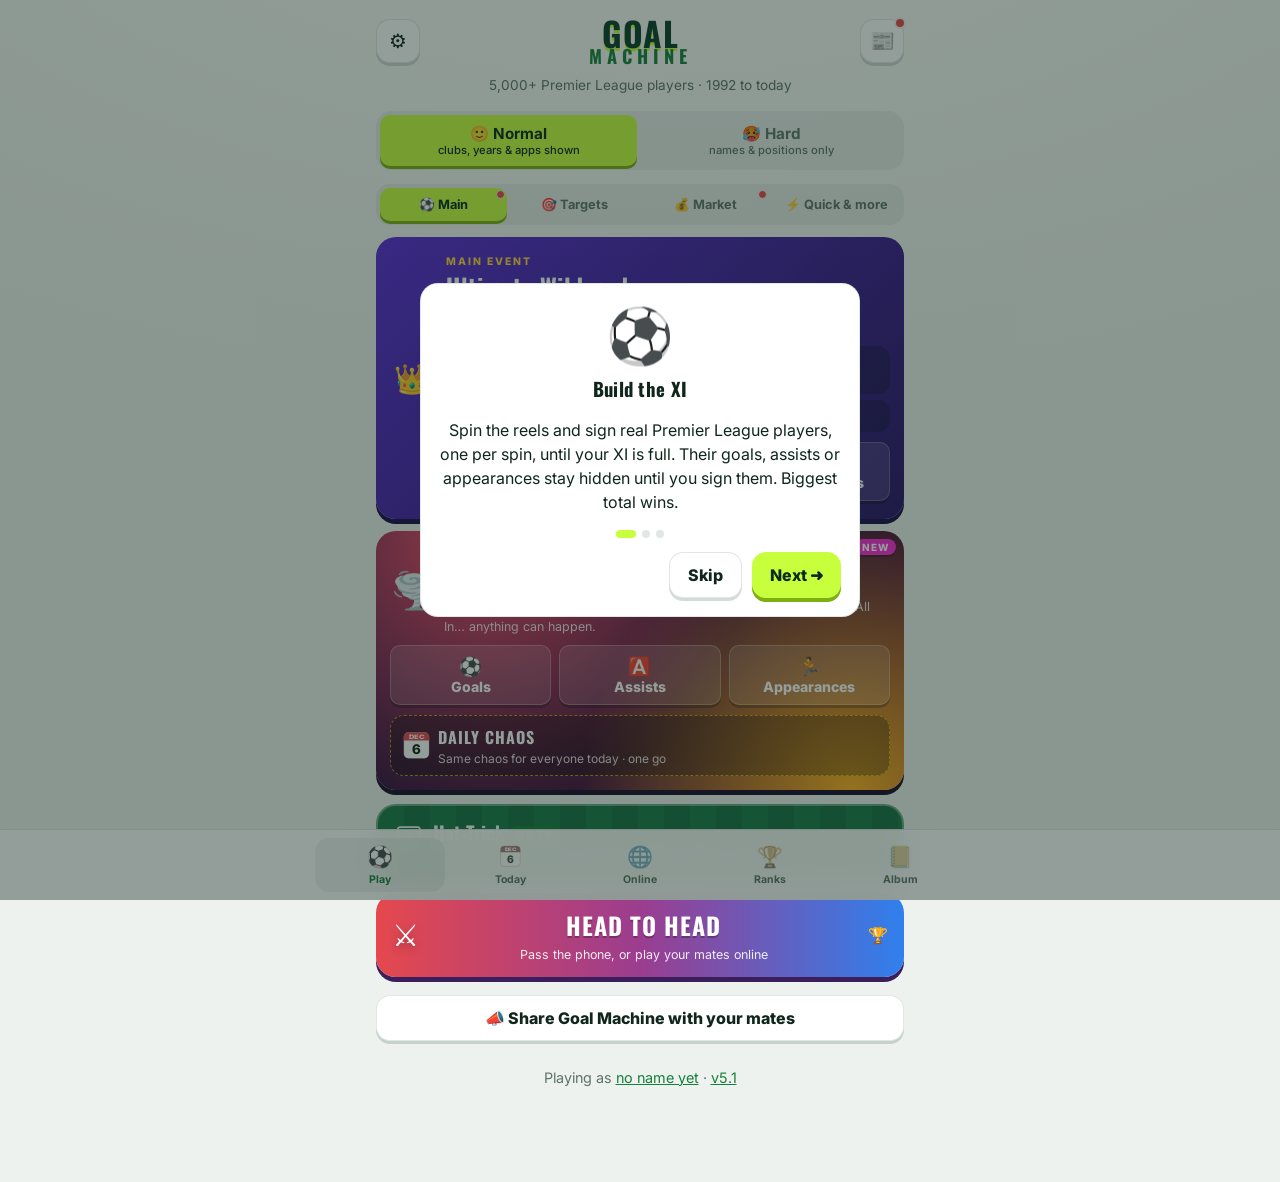
==== commit fd8f743a: "5.1: 🎲 Quick match - Online tab: Quick match (under Play again): pick a Live Race, Hat-Trick or Draf" ====
--- a/goal-machine/index.html
+++ b/goal-machine/index.html
@@ -26,7 +26,7 @@
   <link rel="preconnect" href="https://fonts.googleapis.com">
   <link rel="preconnect" href="https://fonts.gstatic.com" crossorigin>
   <link href="https://fonts.googleapis.com/css2?family=Oswald:wght@500;700&family=Inter:wght@400;600;800&display=swap" rel="stylesheet">
-  <link rel="stylesheet" href="style.css?v=28">
+  <link rel="stylesheet" href="style.css?v=29">
 </head>
 <body>
   <div id="splash" aria-hidden="true">
@@ -37,23 +37,23 @@
   </div>
   <main id="app"></main>
   <noscript>Goal Machine needs JavaScript.</noscript>
-  <script src="data/players.js?v=28"></script>
-  <script src="data/photos.js?v=28"></script>
-  <script src="data/faces.js?v=28"></script>
-  <script src="config.js?v=28"></script>
-  <script src="js/core.js?v=28"></script>
-  <script src="js/audio.js?v=28"></script>
-  <script src="js/daily.js?v=28"></script>
-  <script src="js/draft.js?v=28"></script>
-  <script src="js/report.js?v=28"></script>
-  <script src="js/collection.js?v=28"></script>
-  <script src="js/modes.js?v=28"></script>
-  <script src="js/h2h.js?v=28"></script>
-  <script src="js/online.js?v=28"></script>
-  <script src="js/picture.js?v=28"></script>
-  <script src="js/hattrick.js?v=28"></script>
-  <script src="js/market.js?v=28"></script>
-  <script src="js/updates.js?v=28"></script>
-  <script src="js/app.js?v=28"></script>
+  <script src="data/players.js?v=29"></script>
+  <script src="data/photos.js?v=29"></script>
+  <script src="data/faces.js?v=29"></script>
+  <script src="config.js?v=29"></script>
+  <script src="js/core.js?v=29"></script>
+  <script src="js/audio.js?v=29"></script>
+  <script src="js/daily.js?v=29"></script>
+  <script src="js/draft.js?v=29"></script>
+  <script src="js/report.js?v=29"></script>
+  <script src="js/collection.js?v=29"></script>
+  <script src="js/modes.js?v=29"></script>
+  <script src="js/h2h.js?v=29"></script>
+  <script src="js/online.js?v=29"></script>
+  <script src="js/picture.js?v=29"></script>
+  <script src="js/hattrick.js?v=29"></script>
+  <script src="js/market.js?v=29"></script>
+  <script src="js/updates.js?v=29"></script>
+  <script src="js/app.js?v=29"></script>
 </body>
 </html>
--- a/goal-machine/style.css
+++ b/goal-machine/style.css
@@ -1272,3 +1272,45 @@
 .ht-hand-no { text-align: center; color: var(--muted); font-size: .68rem; align-self: center; }
 .page-hattrick .topbar h2 { white-space: nowrap; font-size: 1.25rem; }
 .ht-fan .ht-card { margin: 0 -3px; }
+/* Online: first-timer steps and the two-step New game pop-up */
+.og-first ol { text-align: left; margin: 8px 0 12px; padding-left: 20px; display: grid; gap: 6px; font-size: .9rem; }
+.og-first .join-row { margin-top: 12px; }
+.ng-step { margin: 10px 0 6px; font: 800 .75rem Inter, sans-serif; text-transform: uppercase; letter-spacing: .5px; color: var(--muted); }
+.ng-games { display: grid; gap: 6px; }
+.ng-game { display: grid; grid-template-columns: auto 1fr; grid-template-rows: auto auto; column-gap: 10px; align-items: center; text-align: left; padding: 10px 12px; border-radius: 14px; border: 2px solid var(--line); background: var(--panel); color: var(--text); font: inherit; cursor: pointer; }
+.ng-game > span { grid-row: 1 / span 2; font-size: 1.5rem; }
+.ng-game b { font: 700 1rem Oswald, sans-serif; }
+.ng-game small { color: var(--muted); font-size: .78rem; line-height: 1.25; }
+.ng-game.on { border-color: var(--accent); box-shadow: 0 0 0 2px var(--accent); }
+.ng-more { margin-top: 6px; }
+.ng-more summary { cursor: pointer; font-weight: 700; font-size: .85rem; color: var(--muted); padding: 4px 0; }
+.ng-more .ng-games { margin-top: 6px; }
+.ng-name { margin-top: 6px; }
+.ng-stat { margin-top: 10px; }
+.ng-stat small { display: block; font: 800 .7rem Inter, sans-serif; text-transform: uppercase; color: var(--muted); margin-bottom: 4px; }
+.banner.invite .inv-text { flex-basis: 100%; } .banner.invite .inv-code { font-size: .85rem; } .banner.invite .inv-code b { font-size: 1.1rem; letter-spacing: 1px; }
+/* Online: play your usual mates in one tap */
+.og-quick { margin: 4px 0 12px; }
+.og-quick small, .ng-quick small { display: block; font: 800 .7rem Inter, sans-serif; text-transform: uppercase; color: var(--muted); margin-bottom: 6px; }
+.og-quick > div, .ng-opps { display: flex; gap: 8px; overflow-x: auto; padding-bottom: 4px; scrollbar-width: none; }
+.og-quick button, .ng-opps button { flex: none; display: flex; flex-direction: column; align-items: center; gap: 4px; width: 68px; padding: 8px 4px; border-radius: 14px; border: 2px solid var(--line); background: var(--panel); color: var(--text); font: 700 .75rem Inter, sans-serif; cursor: pointer; }
+.og-quick button span, .ng-opps button span { max-width: 100%; overflow: hidden; text-overflow: ellipsis; white-space: nowrap; }
+.ng-opps button.on { border-color: var(--accent); box-shadow: 0 0 0 2px var(--accent); }
+.ng-opps .ng-invite i { font-style: normal; font-size: 1.4rem; line-height: 36px; }
+.ng-opps .ng-invite:only-child { width: 100%; flex-direction: row; justify-content: center; }
+.og-quick { margin-top: 12px; }
+.ht-trick.is-last .ht-card:not(.win) { opacity: .6; } .ht-trick.is-last .ht-card { animation: none; }
+/* 🎲 Quick match */
+.og-qm { width: 100%; display: grid; grid-template-columns: auto 1fr auto; align-items: center; gap: 10px; margin: 10px 0 4px; padding: 12px 14px; border-radius: 18px; border: 0; cursor: pointer; text-align: left; font: inherit;
+  color: #0a2a1f; background: linear-gradient(135deg, #c8ff3d, #7ee8a2); box-shadow: 0 4px 0 #6f9c1b; }
+.og-qm > span:first-child { font-size: 1.7rem; }
+.og-qm b { display: block; font: 700 1.15rem Oswald, sans-serif; }
+.og-qm small { font-size: .8rem; opacity: .8; }
+.og-qm > span:last-child { font-size: 1.4rem; opacity: .6; }
+.banner.qm-wait { display: grid; grid-template-columns: auto 1fr; gap: 4px 10px; align-items: center; text-align: left; }
+.banner.qm-wait small { display: block; opacity: .8; font-size: .78rem; }
+.banner.qm-wait i { font-style: normal; font-variant-numeric: tabular-nums; }
+.qm-spin { font-size: 1.6rem; animation: qm-look 1.6s ease-in-out infinite; }
+@keyframes qm-look { 0%, 100% { transform: rotate(-12deg); } 50% { transform: rotate(12deg) scale(1.08); } }
+.qm-cpu { grid-column: 1 / -1; display: flex; flex-direction: column; align-items: center; gap: 6px; margin-top: 6px; padding-top: 8px; border-top: 1px dashed rgba(0, 0, 0, .2); text-align: center; }
+.qm-cpu[hidden] { display: none; }
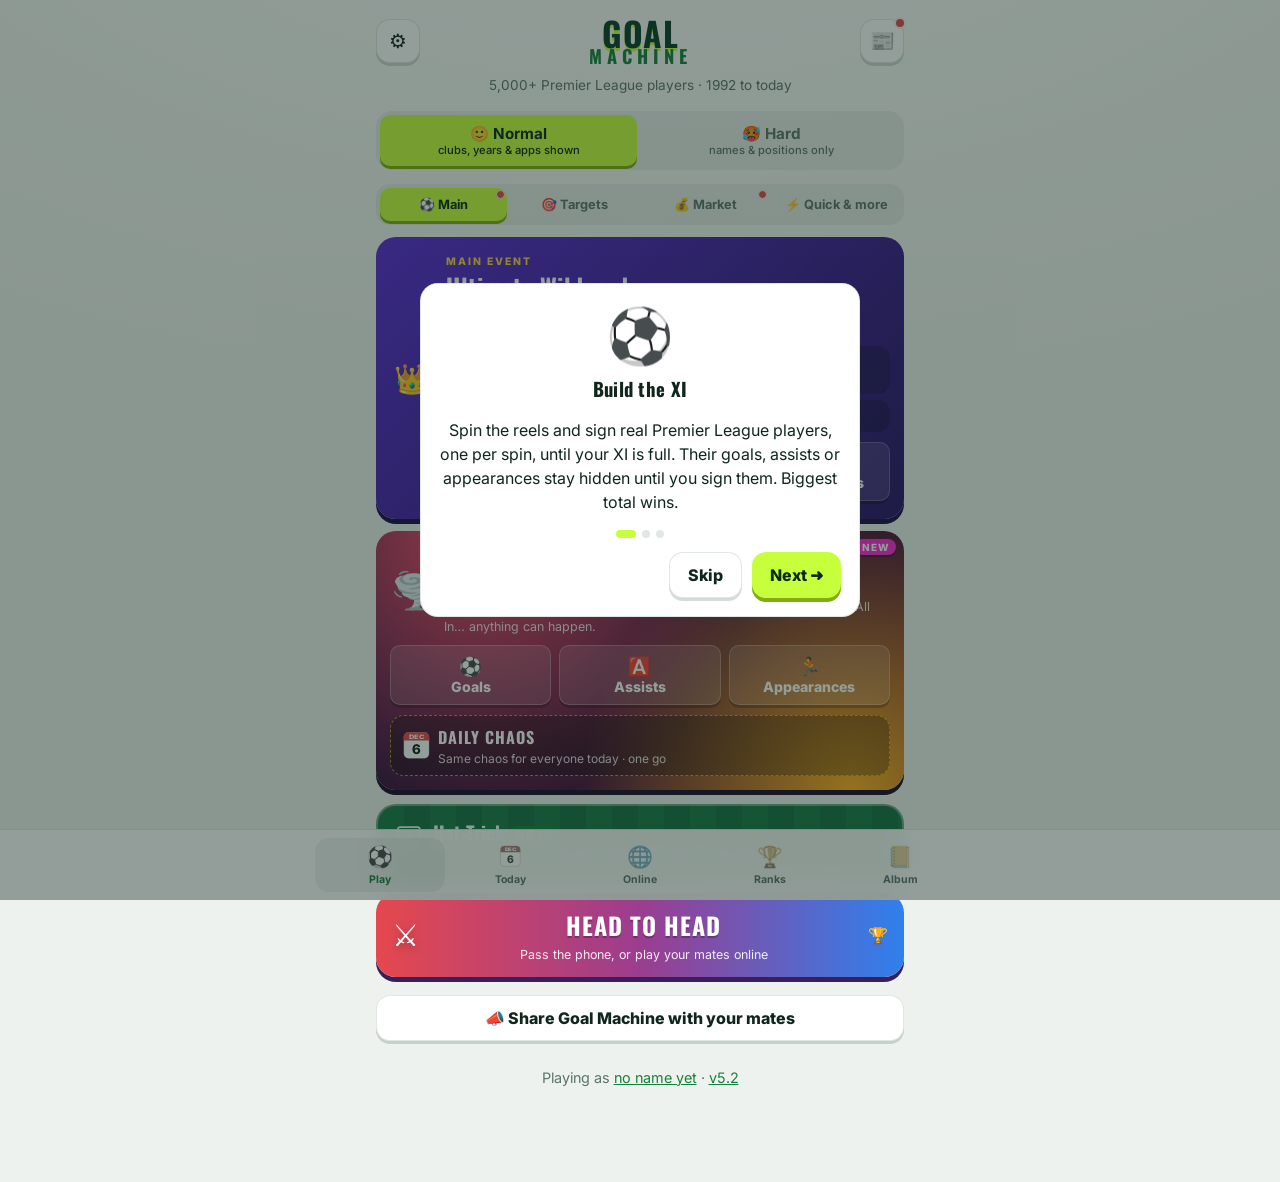
==== commit bc699573: "5.2: faces on Hat-Trick cards, card preview and full names, choose the card strength, a back arrow t" ====
--- a/goal-machine/index.html
+++ b/goal-machine/index.html
@@ -26,7 +26,7 @@
   <link rel="preconnect" href="https://fonts.googleapis.com">
   <link rel="preconnect" href="https://fonts.gstatic.com" crossorigin>
   <link href="https://fonts.googleapis.com/css2?family=Oswald:wght@500;700&family=Inter:wght@400;600;800&display=swap" rel="stylesheet">
-  <link rel="stylesheet" href="style.css?v=29">
+  <link rel="stylesheet" href="style.css?v=30">
 </head>
 <body>
   <div id="splash" aria-hidden="true">
@@ -37,23 +37,23 @@
   </div>
   <main id="app"></main>
   <noscript>Goal Machine needs JavaScript.</noscript>
-  <script src="data/players.js?v=29"></script>
-  <script src="data/photos.js?v=29"></script>
-  <script src="data/faces.js?v=29"></script>
-  <script src="config.js?v=29"></script>
-  <script src="js/core.js?v=29"></script>
-  <script src="js/audio.js?v=29"></script>
-  <script src="js/daily.js?v=29"></script>
-  <script src="js/draft.js?v=29"></script>
-  <script src="js/report.js?v=29"></script>
-  <script src="js/collection.js?v=29"></script>
-  <script src="js/modes.js?v=29"></script>
-  <script src="js/h2h.js?v=29"></script>
-  <script src="js/online.js?v=29"></script>
-  <script src="js/picture.js?v=29"></script>
-  <script src="js/hattrick.js?v=29"></script>
-  <script src="js/market.js?v=29"></script>
-  <script src="js/updates.js?v=29"></script>
-  <script src="js/app.js?v=29"></script>
+  <script src="data/players.js?v=30"></script>
+  <script src="data/photos.js?v=30"></script>
+  <script src="data/faces.js?v=30"></script>
+  <script src="config.js?v=30"></script>
+  <script src="js/core.js?v=30"></script>
+  <script src="js/audio.js?v=30"></script>
+  <script src="js/daily.js?v=30"></script>
+  <script src="js/draft.js?v=30"></script>
+  <script src="js/report.js?v=30"></script>
+  <script src="js/collection.js?v=30"></script>
+  <script src="js/modes.js?v=30"></script>
+  <script src="js/h2h.js?v=30"></script>
+  <script src="js/online.js?v=30"></script>
+  <script src="js/picture.js?v=30"></script>
+  <script src="js/hattrick.js?v=30"></script>
+  <script src="js/market.js?v=30"></script>
+  <script src="js/updates.js?v=30"></script>
+  <script src="js/app.js?v=30"></script>
 </body>
 </html>
--- a/goal-machine/style.css
+++ b/goal-machine/style.css
@@ -1314,3 +1314,29 @@
 @keyframes qm-look { 0%, 100% { transform: rotate(-12deg); } 50% { transform: rotate(12deg) scale(1.08); } }
 .qm-cpu { grid-column: 1 / -1; display: flex; flex-direction: column; align-items: center; gap: 6px; margin-top: 6px; padding-top: 8px; border-top: 1px dashed rgba(0, 0, 0, .2); text-align: center; }
 .qm-cpu[hidden] { display: none; }
+/* Hat-Trick: full names on the pitch, and the card you've picked up */
+.ht-trick > div { display: flex; flex-direction: column; align-items: center; gap: 2px; }
+.ht-tname { max-width: 84px; padding: 1px 6px; border-radius: 6px; background: rgba(7, 38, 29, .85); color: #f2fbf6; font: 700 .62rem/1.15 Inter, sans-serif; text-align: center; }
+.ht-trick .ht-card { width: 50px; height: 72px; }
+.ht-preview { display: grid; grid-template-columns: auto 1fr auto; align-items: center; gap: 10px; margin: 14px 0 0; padding: 8px 10px; border-radius: 14px; background: var(--panel); border: 2px solid var(--line); box-shadow: 0 3px 0 var(--edge); animation: pop .2s; }
+.ht-preview.suit-L { border-color: #d4a017; } .ht-preview.suit-F { border-color: #d62839; } .ht-preview.suit-M { border-color: #1f63b5; } .ht-preview.suit-D { border-color: #1c7a3e; } .ht-preview.joker { border-color: #b33cff; }
+.htp-pic { font-size: 1.8rem; line-height: 1; }
+.htp-info { display: flex; flex-direction: column; gap: 2px; min-width: 0; }
+.htp-info > b { font: 700 1.05rem Oswald, sans-serif; line-height: 1.1; }
+.htp-info small { color: var(--muted); font-size: .78rem; }
+.htp-info .chips { margin: 2px 0 0; }
+.htp-go { display: flex; flex-direction: column; align-items: center; gap: 4px; }
+.htp-x { border: 0; background: none; color: var(--muted); font-size: .9rem; cursor: pointer; }
+/* the ‹ in the top bar: a proper finger-sized target (it was just the character, so near misses did nothing) */
+.topbar .back { display: inline-flex; align-items: center; justify-content: center; min-width: 48px; min-height: 48px; margin: -6px 0 -6px -12px; padding: 0 6px; border-radius: 14px; -webkit-tap-highlight-color: transparent; }
+.topbar .back:active { background: var(--inset); }
+.ht-preview { box-sizing: border-box; width: 100%; max-width: 100%; overflow: hidden; }
+.htp-info > b { white-space: nowrap; overflow: hidden; text-overflow: ellipsis; }
+.htp-info .chips { flex-wrap: nowrap; overflow: hidden; }
+/* card faces: the player's photo, the suit underneath (the number lives on the edge strip only) */
+.htc-face .avatar.htc-face-pic { width: 34px; height: 34px; border: 2px solid rgba(255, 255, 255, .85); box-shadow: 0 2px 4px rgba(0, 0, 0, .35); font-size: .7rem; }
+.ht-card.suit-L .htc-face .avatar.htc-face-pic { border-color: #7a5400; }
+.htc-face .htc-suit { font-size: .8rem; line-height: 1; }
+.ht-trick .ht-card { width: 56px; height: 80px; }
+.ht-trick .htc-face .avatar.htc-face-pic { width: 30px; height: 30px; }
+.ht-fan .htc-face .avatar.htc-face-pic { width: 30px; height: 30px; }
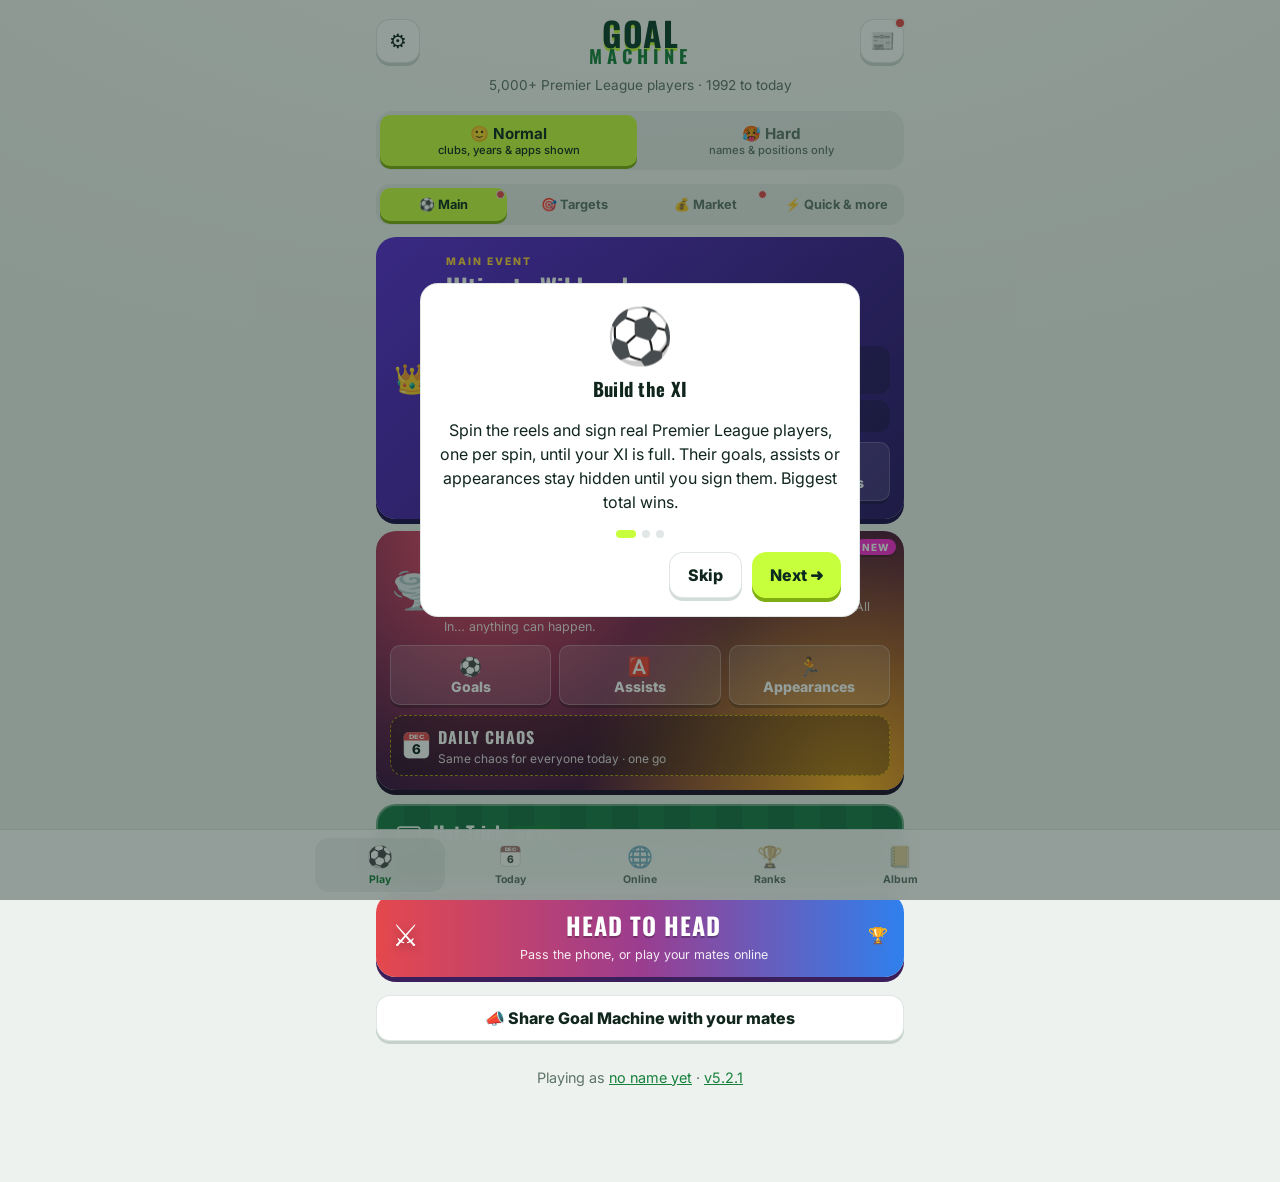
==== commit 12f2a153: "5.2.1: Quick match races wait for an opponent; ✕ leaves a Live Race A Quick match Live Race no longe" ====
--- a/goal-machine/index.html
+++ b/goal-machine/index.html
@@ -26,7 +26,7 @@
   <link rel="preconnect" href="https://fonts.googleapis.com">
   <link rel="preconnect" href="https://fonts.gstatic.com" crossorigin>
   <link href="https://fonts.googleapis.com/css2?family=Oswald:wght@500;700&family=Inter:wght@400;600;800&display=swap" rel="stylesheet">
-  <link rel="stylesheet" href="style.css?v=30">
+  <link rel="stylesheet" href="style.css?v=32">
 </head>
 <body>
   <div id="splash" aria-hidden="true">
@@ -37,23 +37,23 @@
   </div>
   <main id="app"></main>
   <noscript>Goal Machine needs JavaScript.</noscript>
-  <script src="data/players.js?v=30"></script>
-  <script src="data/photos.js?v=30"></script>
-  <script src="data/faces.js?v=30"></script>
-  <script src="config.js?v=30"></script>
-  <script src="js/core.js?v=30"></script>
-  <script src="js/audio.js?v=30"></script>
-  <script src="js/daily.js?v=30"></script>
-  <script src="js/draft.js?v=30"></script>
-  <script src="js/report.js?v=30"></script>
-  <script src="js/collection.js?v=30"></script>
-  <script src="js/modes.js?v=30"></script>
-  <script src="js/h2h.js?v=30"></script>
-  <script src="js/online.js?v=30"></script>
-  <script src="js/picture.js?v=30"></script>
-  <script src="js/hattrick.js?v=30"></script>
-  <script src="js/market.js?v=30"></script>
-  <script src="js/updates.js?v=30"></script>
-  <script src="js/app.js?v=30"></script>
+  <script src="data/players.js?v=32"></script>
+  <script src="data/photos.js?v=32"></script>
+  <script src="data/faces.js?v=32"></script>
+  <script src="config.js?v=32"></script>
+  <script src="js/core.js?v=32"></script>
+  <script src="js/audio.js?v=32"></script>
+  <script src="js/daily.js?v=32"></script>
+  <script src="js/draft.js?v=32"></script>
+  <script src="js/report.js?v=32"></script>
+  <script src="js/collection.js?v=32"></script>
+  <script src="js/modes.js?v=32"></script>
+  <script src="js/h2h.js?v=32"></script>
+  <script src="js/online.js?v=32"></script>
+  <script src="js/picture.js?v=32"></script>
+  <script src="js/hattrick.js?v=32"></script>
+  <script src="js/market.js?v=32"></script>
+  <script src="js/updates.js?v=32"></script>
+  <script src="js/app.js?v=32"></script>
 </body>
 </html>
--- a/goal-machine/style.css
+++ b/goal-machine/style.css
@@ -1340,3 +1340,4 @@
 .ht-trick .ht-card { width: 56px; height: 80px; }
 .ht-trick .htc-face .avatar.htc-face-pic { width: 30px; height: 30px; }
 .ht-fan .htc-face .avatar.htc-face-pic { width: 30px; height: 30px; }
+.ob-leave { flex: none; margin-left: auto; width: 28px; height: 28px; border: 0; border-radius: 50%; background: rgba(0, 0, 0, .18); color: inherit; font-size: .85rem; cursor: pointer; }
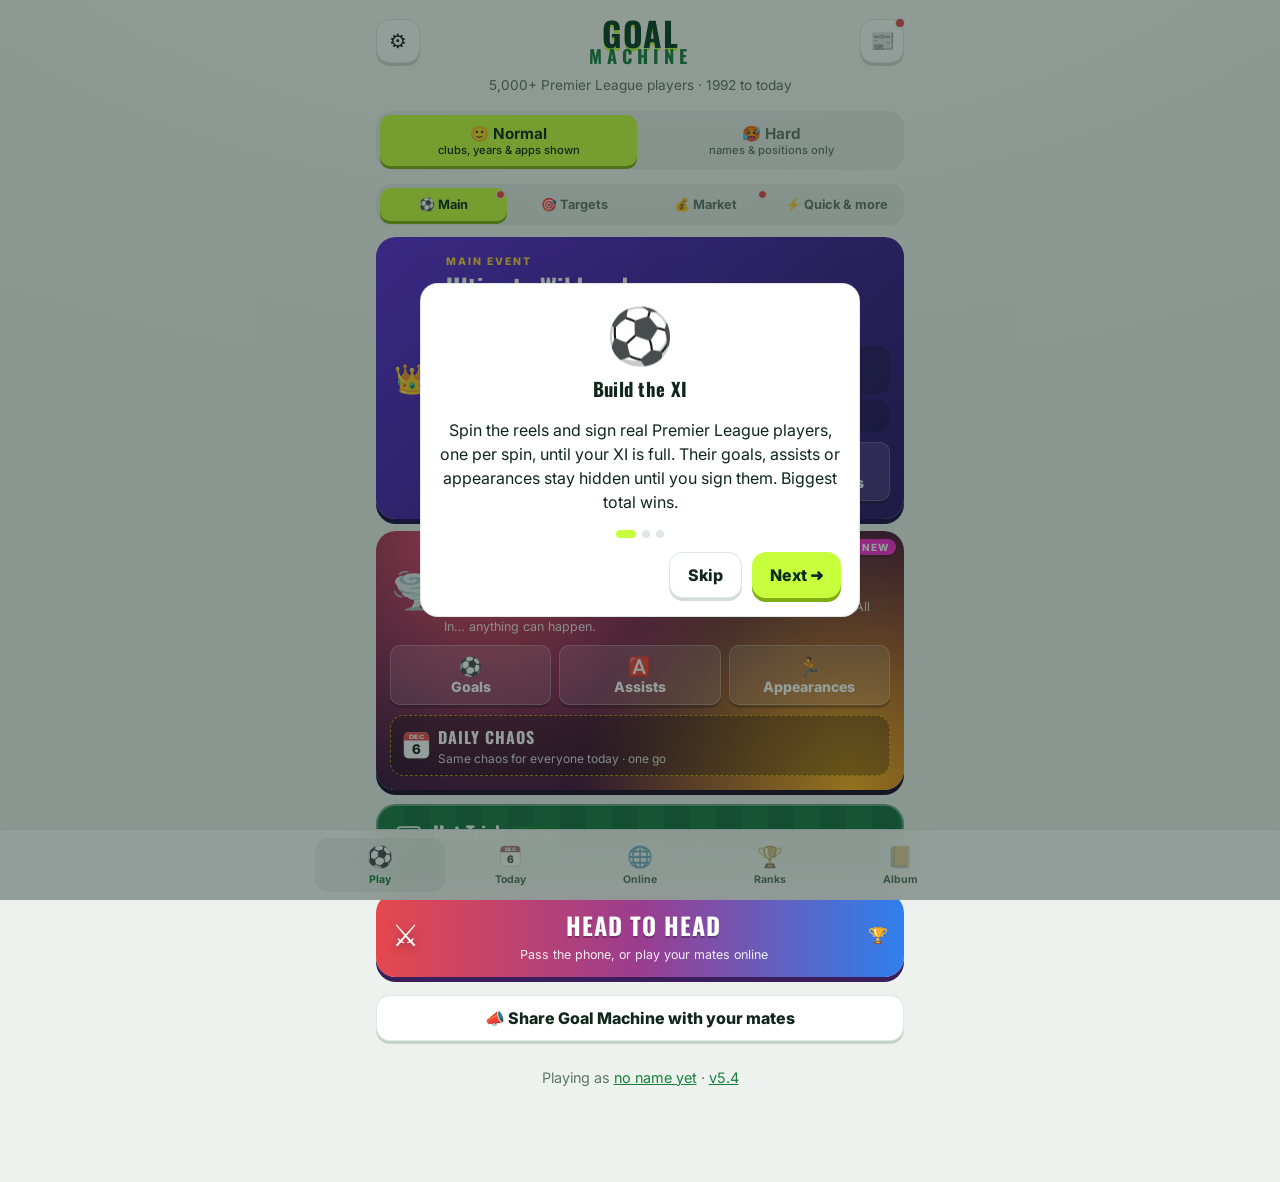
==== commit 266c46e5: "5.4: CHAOS rebuilt around moments, managers and a real coin toss; Android push retries CHAOS: one mo" ====
--- a/goal-machine/index.html
+++ b/goal-machine/index.html
@@ -26,7 +26,7 @@
   <link rel="preconnect" href="https://fonts.googleapis.com">
   <link rel="preconnect" href="https://fonts.gstatic.com" crossorigin>
   <link href="https://fonts.googleapis.com/css2?family=Oswald:wght@500;700&family=Inter:wght@400;600;800&display=swap" rel="stylesheet">
-  <link rel="stylesheet" href="style.css?v=32">
+  <link rel="stylesheet" href="style.css?v=33">
 </head>
 <body>
   <div id="splash" aria-hidden="true">
@@ -37,23 +37,23 @@
   </div>
   <main id="app"></main>
   <noscript>Goal Machine needs JavaScript.</noscript>
-  <script src="data/players.js?v=32"></script>
-  <script src="data/photos.js?v=32"></script>
-  <script src="data/faces.js?v=32"></script>
-  <script src="config.js?v=32"></script>
-  <script src="js/core.js?v=32"></script>
-  <script src="js/audio.js?v=32"></script>
-  <script src="js/daily.js?v=32"></script>
-  <script src="js/draft.js?v=32"></script>
-  <script src="js/report.js?v=32"></script>
-  <script src="js/collection.js?v=32"></script>
-  <script src="js/modes.js?v=32"></script>
-  <script src="js/h2h.js?v=32"></script>
-  <script src="js/online.js?v=32"></script>
-  <script src="js/picture.js?v=32"></script>
-  <script src="js/hattrick.js?v=32"></script>
-  <script src="js/market.js?v=32"></script>
-  <script src="js/updates.js?v=32"></script>
-  <script src="js/app.js?v=32"></script>
+  <script src="data/players.js?v=33"></script>
+  <script src="data/photos.js?v=33"></script>
+  <script src="data/faces.js?v=33"></script>
+  <script src="config.js?v=33"></script>
+  <script src="js/core.js?v=33"></script>
+  <script src="js/audio.js?v=33"></script>
+  <script src="js/daily.js?v=33"></script>
+  <script src="js/draft.js?v=33"></script>
+  <script src="js/report.js?v=33"></script>
+  <script src="js/collection.js?v=33"></script>
+  <script src="js/modes.js?v=33"></script>
+  <script src="js/h2h.js?v=33"></script>
+  <script src="js/online.js?v=33"></script>
+  <script src="js/picture.js?v=33"></script>
+  <script src="js/hattrick.js?v=33"></script>
+  <script src="js/market.js?v=33"></script>
+  <script src="js/updates.js?v=33"></script>
+  <script src="js/app.js?v=33"></script>
 </body>
 </html>
--- a/goal-machine/style.css
+++ b/goal-machine/style.css
@@ -1341,3 +1341,94 @@
 .ht-trick .htc-face .avatar.htc-face-pic { width: 30px; height: 30px; }
 .ht-fan .htc-face .avatar.htc-face-pic { width: 30px; height: 30px; }
 .ob-leave { flex: none; margin-left: auto; width: 28px; height: 28px; border: 0; border-radius: 50%; background: rgba(0, 0, 0, .18); color: inherit; font-size: .85rem; cursor: pointer; }
+/* Quick match: each day's game has its own banner */
+.og-qm.qm-day { position: relative; overflow: hidden; padding: 14px 14px 14px 12px; color: #fff; box-shadow: 0 4px 0 rgba(0, 0, 0, .35); }
+.og-qm.qm-day::after { content: ''; position: absolute; inset: 0; pointer-events: none; background: repeating-linear-gradient(115deg, rgba(255, 255, 255, .07) 0 14px, transparent 14px 28px); }
+.og-qm.qm-day > span { position: relative; z-index: 1; }
+.og-qm.qm-day .qm-big { font-size: 2.3rem; filter: drop-shadow(0 3px 4px rgba(0, 0, 0, .35)); }
+.og-qm.qm-day .qm-txt small { display: block; }
+.og-qm.qm-day .qm-kick { font-weight: 800; letter-spacing: .06em; text-transform: uppercase; font-size: .68rem; opacity: .9; }
+.og-qm.qm-day b { font-size: 1.35rem; line-height: 1.15; }
+.og-qm.qm-day .qm-next { margin-top: 3px; font-size: .72rem; opacity: .7; }
+.og-qm.qm-day .qm-go { font: 700 .9rem Oswald, sans-serif; opacity: 1; padding: 6px 10px; border-radius: 999px; background: rgba(255, 255, 255, .92); color: #0a2a1f; }
+.og-qm.qm-race { background: linear-gradient(135deg, #0b6e4f, #13a26f 60%, #c8ff3d); }
+.og-qm.qm-hattrick { background: linear-gradient(135deg, #0a3d2a, #1f7a4a 55%, #d4a52c); }
+.og-qm.qm-chaos { background: linear-gradient(135deg, #3b0a52, #b0127a 55%, #ff7a18); }
+.og-qm.qm-duel { background: linear-gradient(135deg, #0b2a6e, #1e63c9 60%, #4fd1ff); }
+.og-qm.qm-target { background: linear-gradient(135deg, #6e0b1a, #d0302f 55%, #ffb03d); }
+.og-qm.qm-scout { background: linear-gradient(135deg, #1a1a2e, #3a3f58 55%, #8a9bb8); }
+/* 🌪️ CHAOS moments: a card over the reels while the action plays out on the pitch */
+.cm { position: fixed; left: 0; right: 0; bottom: 0; z-index: 95; display: flex; justify-content: center; padding: 0 12px calc(14px + env(safe-area-inset-bottom)); pointer-events: auto; }
+.cm::before { content: ''; position: fixed; inset: 0; z-index: -1; background: linear-gradient(180deg, transparent 35%, rgba(5, 0, 20, .55)); }
+.cm-card { width: 100%; max-width: 440px; padding: 14px 16px 12px; border-radius: 20px; text-align: center; color: #fff; background: linear-gradient(135deg, #2a0747, #5a0f6e); border: 2px solid rgba(255, 255, 255, .25); box-shadow: 0 10px 40px rgba(0, 0, 0, .5); animation: cm-in .35s cubic-bezier(.2, 1.4, .4, 1); will-change: transform; }
+.cm.out .cm-card { animation: cm-out .25s ease-in forwards; }
+.cm.out::before { opacity: 0; transition: opacity .25s; }
+.cm-good .cm-card { background: linear-gradient(135deg, #0b5e3a, #1c9b5c); }
+.cm-bad .cm-card { background: linear-gradient(135deg, #5c0a1c, #b3172f); }
+.cm-weird .cm-card { background: linear-gradient(135deg, #1b1060, #4a2bb5); }
+.cm-unleash .cm-card { background: linear-gradient(135deg, #7a00ff, #ff2bd6 55%, #ff9a00); }
+.cm-icon { font-size: 2.6rem; line-height: 1; animation: cm-icon .6s ease-out; }
+.cm-big .cm-icon { font-size: 3.4rem; }
+.cm-name { font: 700 1.5rem/1.1 Oswald, sans-serif; text-transform: uppercase; letter-spacing: .03em; margin: 4px 0 2px; }
+.cm-big .cm-name { font-size: 1.9rem; }
+.cm-text { font-size: .95rem; line-height: 1.35; opacity: .95; }
+.cm-text b { color: #ffe600; }
+.cm-skip { display: block; margin-top: 8px; font-size: .7rem; opacity: .55; }
+@keyframes cm-in { from { transform: translateY(110%) scale(.9); opacity: 0; } to { transform: none; opacity: 1; } }
+@keyframes cm-out { to { transform: translateY(60%) scale(.95); opacity: 0; } }
+@keyframes cm-icon { 0% { transform: scale(.2) rotate(-30deg); } 60% { transform: scale(1.3) rotate(8deg); } 100% { transform: none; } }
+/* a real coin toss */
+.coin { position: relative; width: 92px; height: 92px; margin: 12px auto 4px; transform-style: preserve-3d; animation: coin-flip 1.5s cubic-bezier(.25, .8, .35, 1) forwards; }
+.coin-f { position: absolute; inset: 0; border-radius: 50%; display: grid; place-content: center; font-size: 1.9rem; line-height: 1; backface-visibility: hidden; -webkit-backface-visibility: hidden;
+  background: radial-gradient(circle at 35% 30%, #fff6b0, #f2c230 45%, #b98a0c); border: 4px solid #8a6406; box-shadow: inset 0 0 0 3px rgba(255, 255, 255, .35); color: #3a2a00; }
+.coin-f b { font: 800 .62rem Inter, sans-serif; letter-spacing: .08em; margin-top: 2px; }
+.coin-f.t { transform: rotateY(180deg); background: radial-gradient(circle at 35% 30%, #fff, #c9d2dc 45%, #7d8a99); border-color: #56606c; color: #1d2530; }
+@keyframes coin-flip { 0% { transform: translateY(0) rotateY(0); } 45% { transform: translateY(-34px) scale(1.15) rotateY(calc(var(--end) * .55)); } 100% { transform: translateY(0) rotateY(var(--end)); } }
+/* pick a manager */
+.cm-pick .cm-card { max-width: 480px; }
+.mgr-list { display: grid; gap: 8px; margin-top: 10px; }
+.mgr { display: grid; grid-template-columns: auto 1fr; gap: 0 10px; align-items: center; padding: 10px 12px; border: 0; border-radius: 14px; text-align: left; font: inherit; color: #0b1a14; background: #fff; cursor: pointer; box-shadow: 0 3px 0 rgba(0, 0, 0, .25); }
+.mgr:active { transform: translateY(2px); box-shadow: none; }
+.mgr-ico { grid-row: span 3; font-size: 1.8rem; }
+.mgr b { font: 700 1.05rem Oswald, sans-serif; }
+.mgr small { font-size: .74rem; line-height: 1.3; }
+.mgr small.up { color: #0b6e4f; } .mgr small.down { color: #b3172f; }
+.mgr-big { font-size: 3rem; }
+/* what happens on the pitch */
+.cm-fx { position: absolute; z-index: 5; pointer-events: none; line-height: 1; will-change: transform, opacity; }
+.cm-fx.sweep { top: 50%; left: 0; font-size: 5rem; animation: cm-sweep 1.5s ease-in-out forwards; filter: drop-shadow(0 6px 10px rgba(0, 0, 0, .5)); }
+@keyframes cm-sweep { 0% { transform: translate(-90px, -50%) rotate(0); } 100% { transform: translate(calc(100vw + 10px), -50%) rotate(40deg); } }
+.cm-fx.visit { font-size: 2.6rem; transform: translate(-50%, -50%); animation: cm-visit 1.6s ease-out forwards; }
+.cm-fx.visit.drive { animation-name: cm-drive; }
+.cm-fx.visit.frame { font-size: 4.2rem; animation-name: cm-frame; }
+.cm-fx.visit.strike { font-size: 3.4rem; animation-name: cm-strike; }
+@keyframes cm-visit { 0% { transform: translate(-50%, -50%) scale(0); } 25% { transform: translate(-50%, -50%) scale(1.4); } 75% { opacity: 1; transform: translate(-50%, -50%) scale(1); } 100% { opacity: 0; transform: translate(-50%, -70%) scale(1); } }
+@keyframes cm-drive { 0% { transform: translate(-260px, -50%); } 45% { transform: translate(-50%, -50%); } 80% { opacity: 1; transform: translate(-50%, -50%) scale(1.15); } 100% { opacity: 0; transform: translate(200px, -50%); } }
+@keyframes cm-frame { 0% { opacity: 0; transform: translate(-50%, -50%) scale(2.2); } 20% { opacity: 1; transform: translate(-50%, -50%) scale(1); } 85% { opacity: 1; } 100% { opacity: 0; transform: translate(-50%, -50%) scale(1); } }
+@keyframes cm-strike { 0% { opacity: 0; transform: translate(-50%, -160%) scale(1.6); } 15% { opacity: 1; transform: translate(-50%, -50%) scale(1); } 30% { transform: translate(-50%, -50%) scale(1.3); } 80% { opacity: 1; } 100% { opacity: 0; transform: translate(-50%, -50%); } }
+.cm-fx.rain { font-size: 1.8rem; animation: cm-rain 1.3s ease-in forwards; }
+@keyframes cm-rain { to { transform: translateY(420px) rotate(200deg); opacity: 0; } }
+.slot.hit-up .slot-goals { animation: hit-up .9s; background: #39ff88; }
+.slot.hit-down .slot-goals { animation: hit-down .9s; background: #ff5470; color: #fff; }
+.slot.hit-down { animation: shake .45s; }
+@keyframes hit-up { 0% { transform: scale(1); } 30% { transform: scale(1.5); } 100% { transform: scale(1); } }
+@keyframes hit-down { 0% { transform: scale(1); } 30% { transform: scale(.7); } 100% { transform: scale(1); } }
+.inv.robbed { animation: shake .5s; }
+/* manager + meter row, the "likes him" thumbs, the story at full time */
+.chaos-row { display: flex; align-items: center; gap: 8px; margin-top: 6px; }
+.chaos-row .chaos-meter { flex: 1; margin-top: 0; }
+.dugout { flex: none; display: inline-flex; align-items: center; gap: 4px; padding: 2px 9px; border-radius: 999px; border: 1px solid rgba(255, 255, 255, .25); background: rgba(255, 255, 255, .08); color: inherit; font: 600 .72rem Inter, sans-serif; cursor: pointer; }
+.chaos-meter.due span { color: #ffe600; }
+.chaos-meter.due i.on { animation: meter-due .6s infinite alternate; }
+@keyframes meter-due { to { filter: brightness(1.6); box-shadow: 0 0 16px #ffe600; } }
+.reel .gaffer { position: absolute; top: 4px; right: 4px; z-index: 2; width: 22px; height: 22px; border-radius: 50%; display: grid; place-content: center; font-style: normal; font-size: .72rem; background: #fff; box-shadow: 0 0 0 2px #39c46a; }
+.reel .gaffer.down { box-shadow: 0 0 0 2px #ff5470; }
+.chaos-story { margin: 8px auto; max-width: 420px; text-align: left; font-size: .85rem; }
+.chaos-story summary { cursor: pointer; font-weight: 700; text-align: center; }
+.chaos-story ol { margin: 6px 0 0; padding-left: 22px; display: grid; gap: 4px; }
+.breakdown td.neg { color: var(--bad); }
+.btn.spin[disabled] { opacity: .5; }
+@media (prefers-reduced-motion: reduce) {
+  .cm-card, .cm-icon, .coin, .cm-fx, .slot.hit-up .slot-goals, .slot.hit-down .slot-goals, .slot.hit-down { animation-duration: .01s !important; }
+}
+.chaos-meter span { white-space: nowrap; flex: none; }
